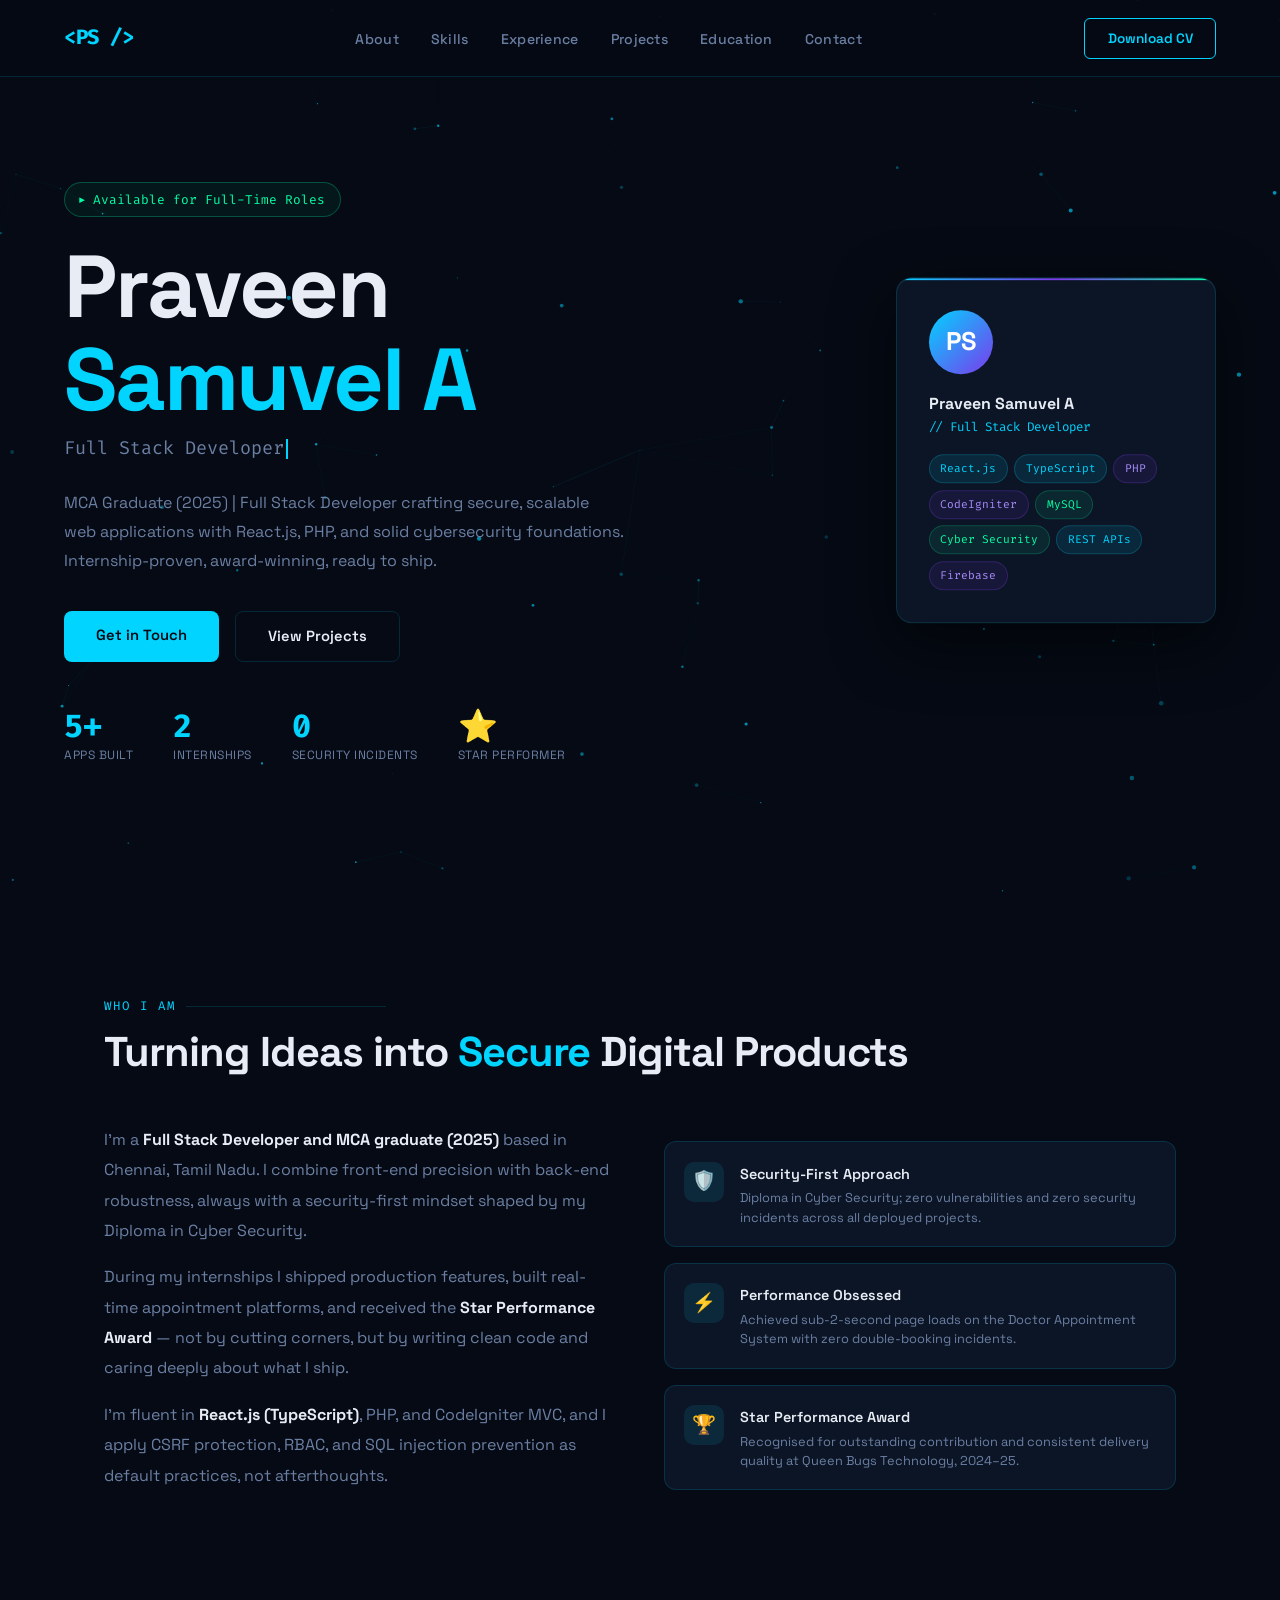
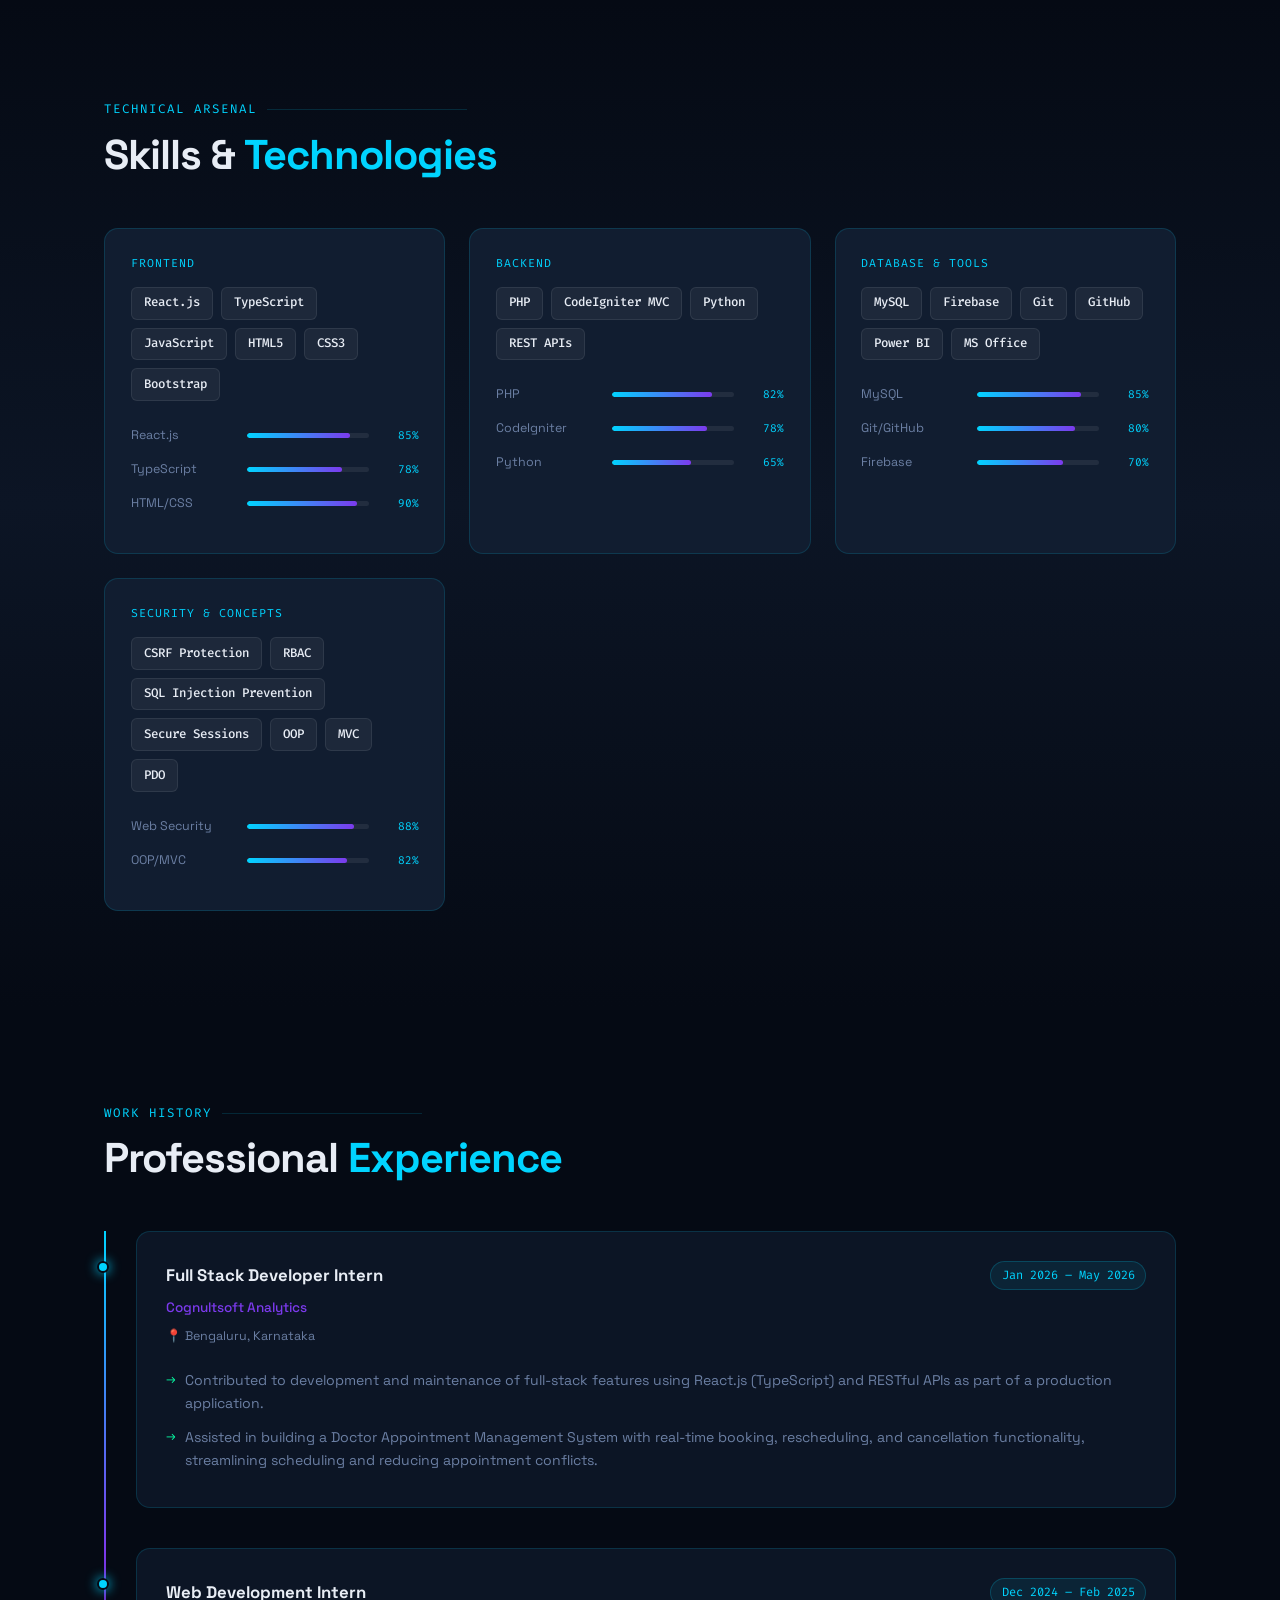
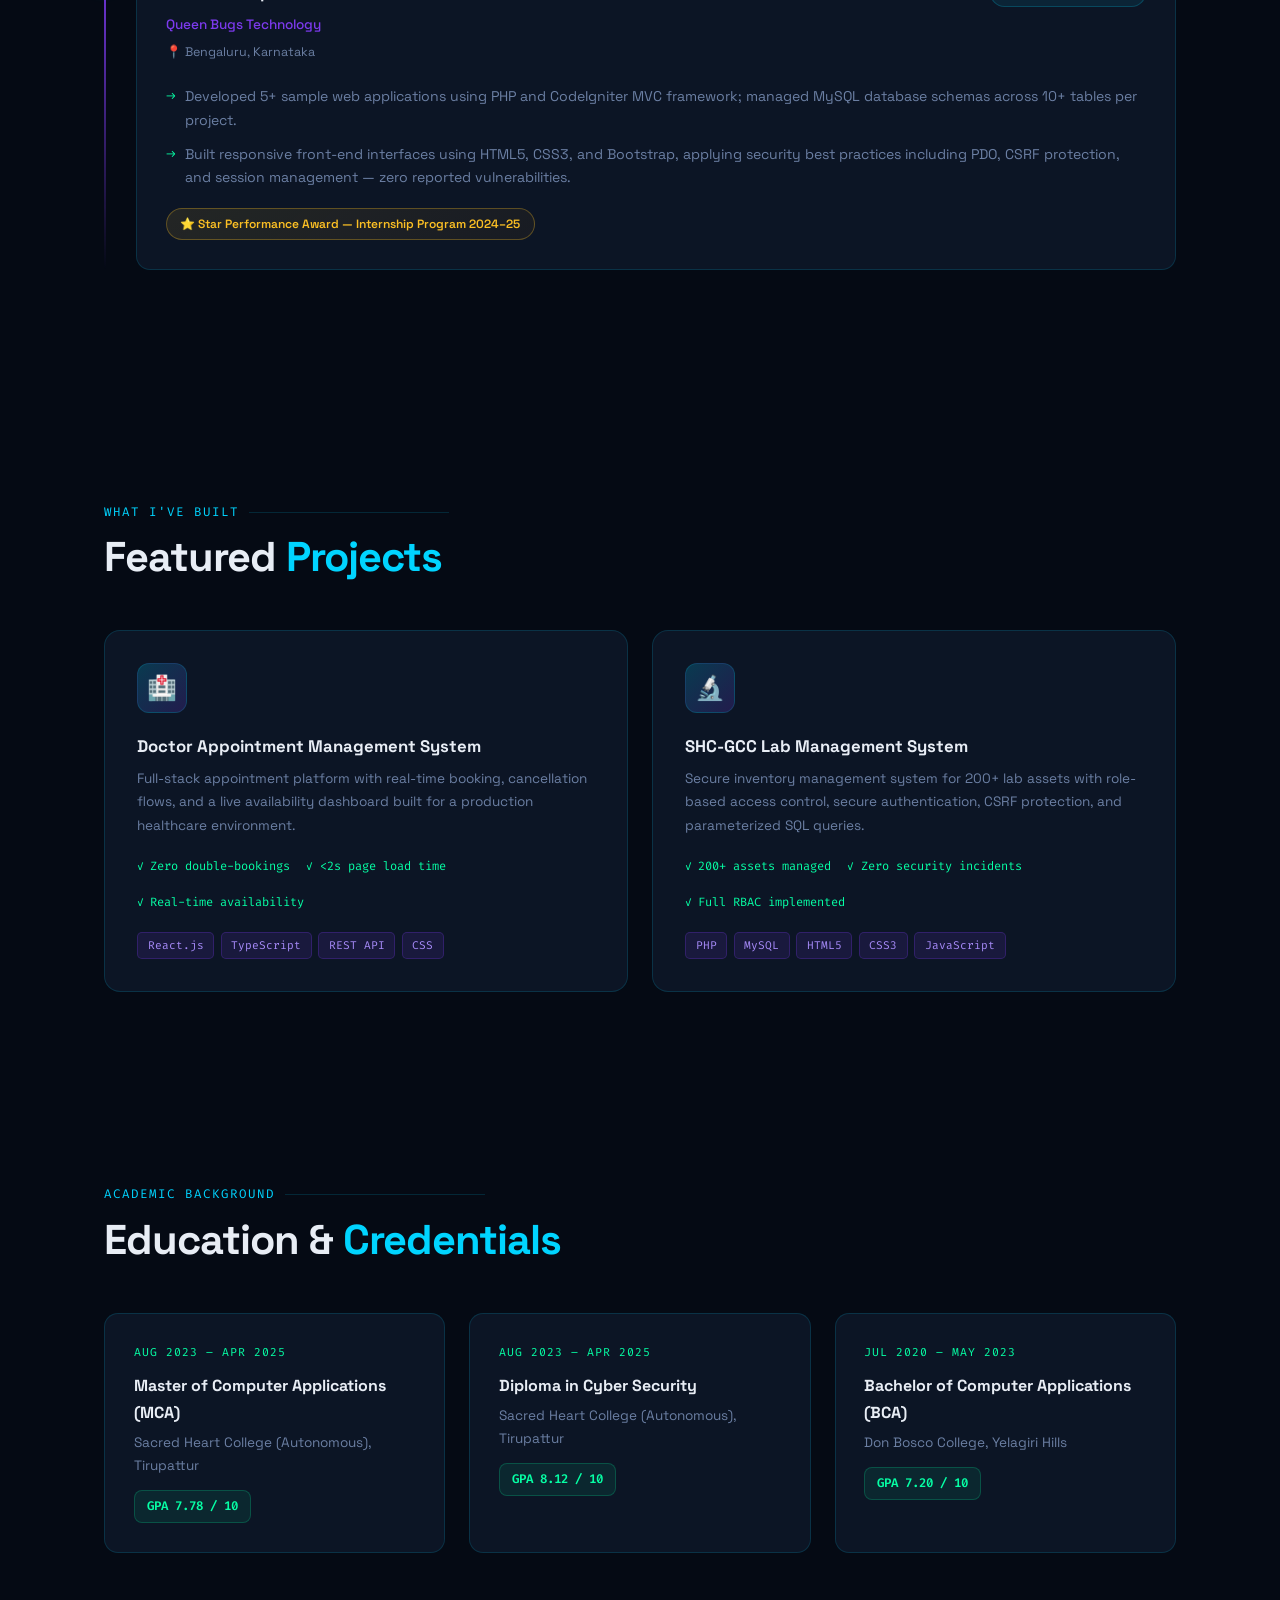
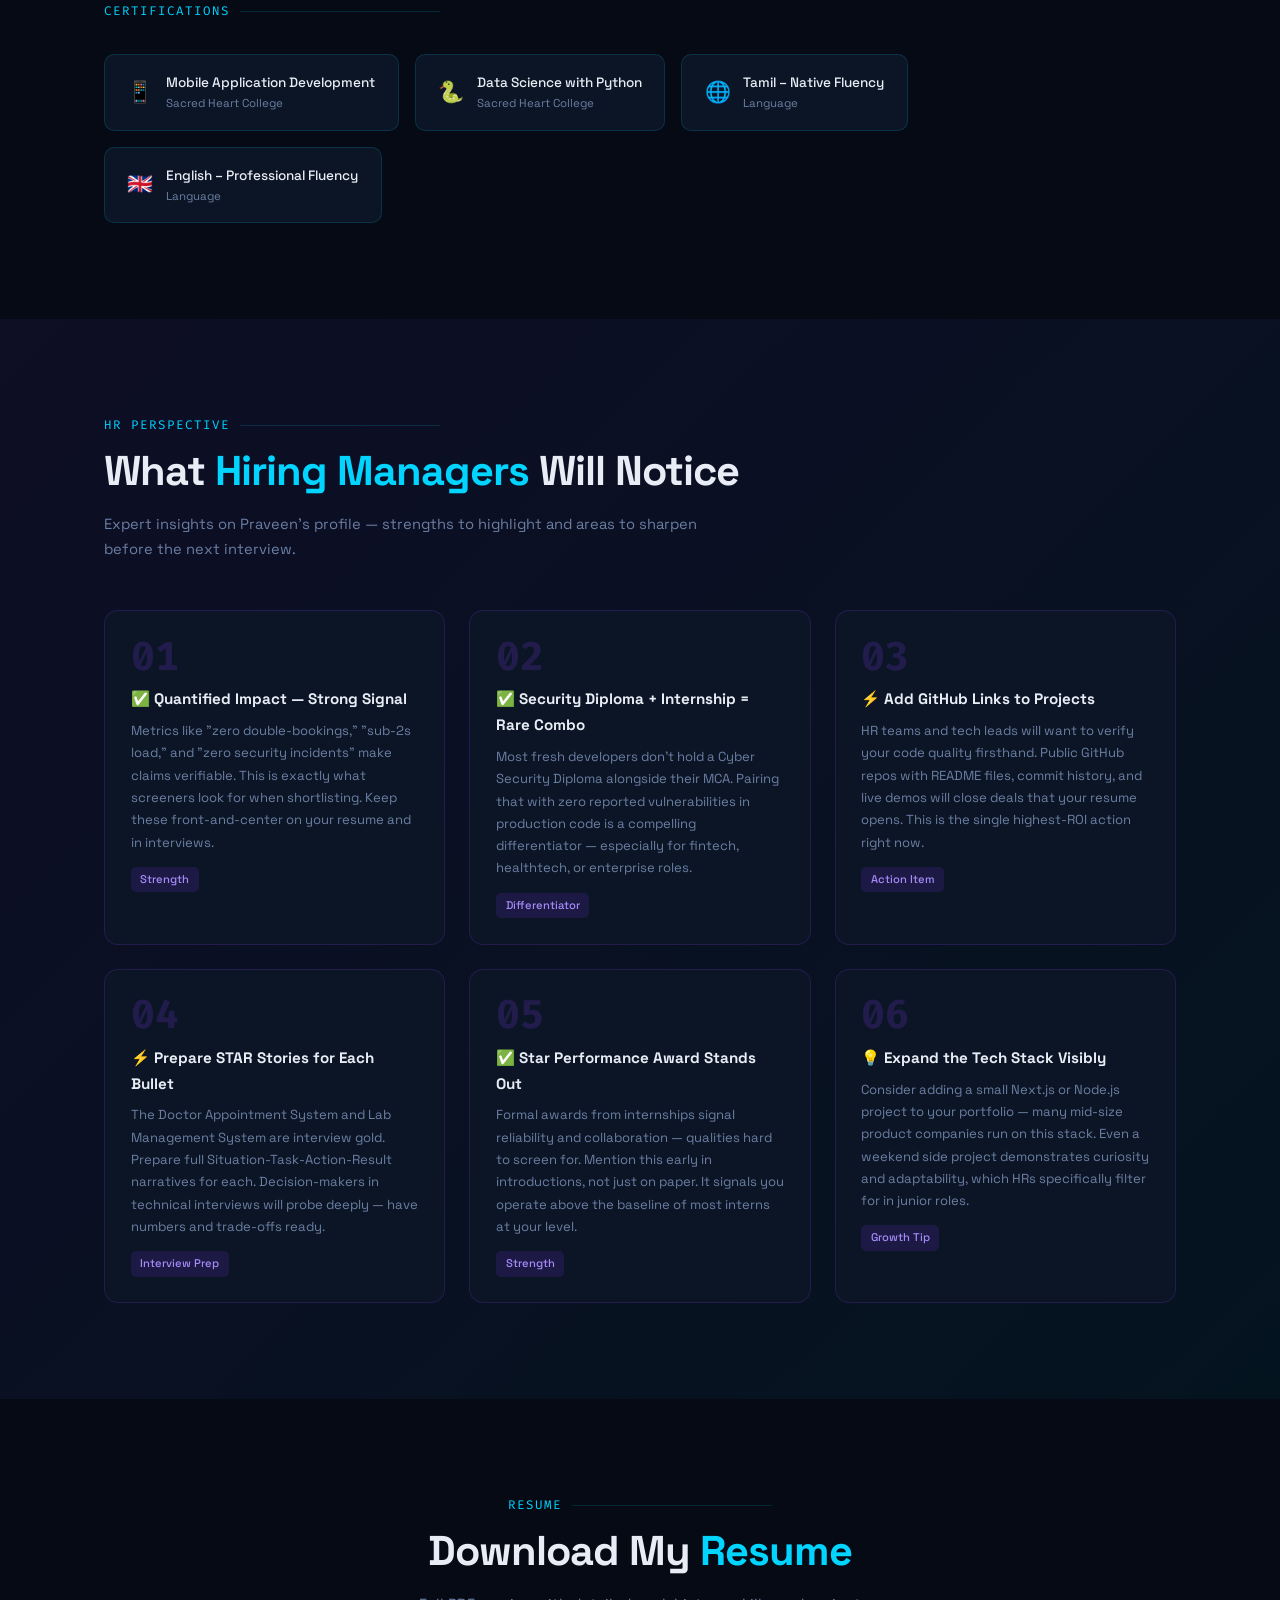
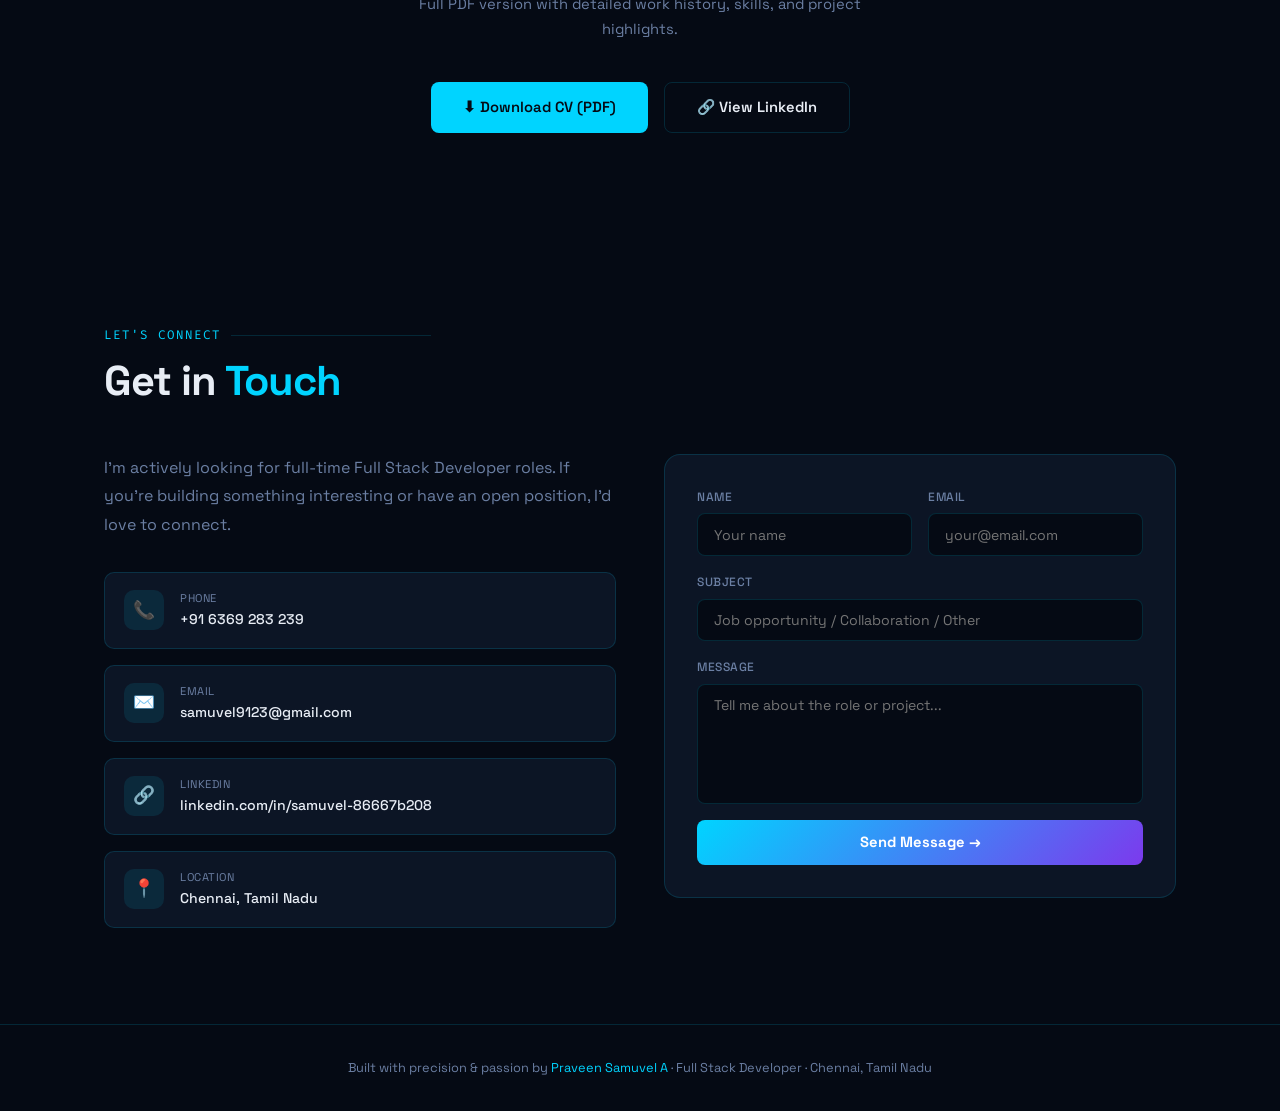
==== index.html @ 27336578 "File Name Renamed" ====
<!DOCTYPE html>
<html lang="en">
<head>
<meta charset="UTF-8" />
<meta name="viewport" content="width=device-width, initial-scale=1.0" />
<title>Praveen Samuvel A — Full Stack Developer | Cloud</title>
<link href="https://fonts.googleapis.com/css2?family=Space+Grotesk:wght@300;400;500;600;700&family=Fira+Code:wght@300;400;500&display=swap" rel="stylesheet" />
<style>
  :root {
    --bg: #050a14;
    --surface: #0c1525;
    --surface2: #111d30;
    --accent: #00d4ff;
    --accent2: #7c3aed;
    --accent3: #06ffa5;
    --text: #e8edf5;
    --muted: #6b7fa3;
    --border: rgba(0,212,255,0.15);
    --glow: 0 0 30px rgba(0,212,255,0.3);
    --glow2: 0 0 30px rgba(124,58,237,0.4);
  }
  *, *::before, *::after { box-sizing: border-box; margin: 0; padding: 0; }
  html { scroll-behavior: smooth; }
  body {
    background: var(--bg);
    color: var(--text);
    font-family: 'Space Grotesk', sans-serif;
    overflow-x: hidden;
    line-height: 1.7;
  }

  /* ─── CANVAS BG ─── */
  #bg-canvas {
    position: fixed; inset: 0; z-index: 0;
    pointer-events: none;
  }

  /* ─── NAV ─── */
  nav {
    position: fixed; top: 0; left: 0; right: 0; z-index: 100;
    display: flex; align-items: center; justify-content: space-between;
    padding: 1.1rem 5%;
    background: rgba(5,10,20,0.75);
    backdrop-filter: blur(18px);
    border-bottom: 1px solid var(--border);
  }
  .nav-logo {
    font-size: 1.3rem; font-weight: 700; letter-spacing: -0.5px;
    color: var(--accent);
    font-family: 'Fira Code', monospace;
  }
  .nav-links { display: flex; gap: 2rem; list-style: none; }
  .nav-links a {
    color: var(--muted); text-decoration: none; font-size: 0.88rem;
    font-weight: 500; letter-spacing: 0.3px; transition: color 0.25s;
    position: relative;
  }
  .nav-links a::after {
    content: ''; position: absolute; bottom: -3px; left: 0; width: 0; height: 1.5px;
    background: var(--accent); transition: width 0.3s;
  }
  .nav-links a:hover { color: var(--accent); }
  .nav-links a:hover::after { width: 100%; }
  .nav-cta {
    padding: 0.5rem 1.4rem; border-radius: 6px; font-size: 0.85rem;
    font-weight: 600; background: transparent;
    border: 1.5px solid var(--accent); color: var(--accent);
    cursor: pointer; transition: all 0.25s; text-decoration: none;
  }
  .nav-cta:hover { background: var(--accent); color: var(--bg); box-shadow: var(--glow); }

  /* ─── SECTIONS ─── */
  section { position: relative; z-index: 1; }

  /* ─── HERO ─── */
  #hero {
    min-height: 100vh; display: flex; align-items: center;
    padding: 8rem 5% 5rem;
    overflow: hidden;
  }
  .hero-inner { max-width: 760px; }
  .hero-tag {
    display: inline-flex; align-items: center; gap: 0.5rem;
    font-family: 'Fira Code', monospace; font-size: 0.8rem;
    color: var(--accent3); margin-bottom: 1.5rem;
    padding: 0.35rem 0.9rem; border: 1px solid rgba(6,255,165,0.25);
    border-radius: 99px; background: rgba(6,255,165,0.06);
  }
  .hero-tag::before { content: '▶'; font-size: 0.65rem; }
  h1.hero-name {
    font-size: clamp(3rem, 7vw, 5.5rem); font-weight: 700;
    line-height: 1.05; letter-spacing: -2px; margin-bottom: 0.4rem;
  }
  h1.hero-name span { color: var(--accent); }
  .hero-role {
    font-family: 'Fira Code', monospace; font-size: 1.15rem;
    color: var(--muted); margin-bottom: 1.6rem;
  }
  .hero-role .cursor {
    display: inline-block; width: 2px; height: 1.1em;
    background: var(--accent); margin-left: 2px;
    animation: blink 1s step-end infinite; vertical-align: middle;
  }
  @keyframes blink { 50% { opacity: 0; } }
  .hero-desc {
    font-size: 1rem; color: var(--muted); max-width: 560px;
    margin-bottom: 2.2rem; line-height: 1.8;
  }
  .hero-btns { display: flex; gap: 1rem; flex-wrap: wrap; }
  .btn-primary {
    padding: 0.75rem 2rem; border-radius: 8px; font-size: 0.92rem;
    font-weight: 600; background: var(--accent); color: var(--bg);
    border: none; cursor: pointer; transition: all 0.3s;
    text-decoration: none; display: inline-block;
  }
  .btn-primary:hover { transform: translateY(-2px); box-shadow: 0 8px 30px rgba(0,212,255,0.4); }
  .btn-secondary {
    padding: 0.75rem 2rem; border-radius: 8px; font-size: 0.92rem;
    font-weight: 600; background: transparent;
    border: 1.5px solid var(--border); color: var(--text);
    cursor: pointer; transition: all 0.3s; text-decoration: none;
    display: inline-block;
  }
  .btn-secondary:hover { border-color: var(--accent); color: var(--accent); transform: translateY(-2px); }
  .hero-stats {
    display: flex; gap: 2.5rem; margin-top: 3rem; flex-wrap: wrap;
  }
  .stat { display: flex; flex-direction: column; }
  .stat-val {
    font-size: 2rem; font-weight: 700; color: var(--accent);
    font-family: 'Fira Code', monospace; line-height: 1;
  }
  .stat-label { font-size: 0.75rem; color: var(--muted); margin-top: 0.2rem; letter-spacing: 0.5px; text-transform: uppercase; }

  /* 3D floating card in hero */
  .hero-card {
    position: absolute; right: 5%; top: 50%; transform: translateY(-50%);
    width: 320px; perspective: 1000px; display: none;
  }
  @media(min-width: 1024px) { .hero-card { display: block; } }
  .hero-card-inner {
    background: var(--surface);
    border: 1px solid var(--border);
    border-radius: 16px; padding: 2rem;
    transform-style: preserve-3d;
    animation: float3d 6s ease-in-out infinite;
    box-shadow: 0 20px 60px rgba(0,0,0,0.6), inset 0 1px 0 rgba(255,255,255,0.05);
    position: relative; overflow: hidden;
  }
  .hero-card-inner::before {
    content: ''; position: absolute; top: 0; left: 0; right: 0; height: 2px;
    background: linear-gradient(90deg, var(--accent), var(--accent2), var(--accent3));
  }
  @keyframes float3d {
    0%,100% { transform: rotateX(8deg) rotateY(-8deg) translateY(0); }
    25% { transform: rotateX(-4deg) rotateY(6deg) translateY(-12px); }
    50% { transform: rotateX(6deg) rotateY(10deg) translateY(-6px); }
    75% { transform: rotateX(-6deg) rotateY(-4deg) translateY(-16px); }
  }
  .card-avatar {
    width: 64px; height: 64px; border-radius: 50%;
    background: linear-gradient(135deg, var(--accent), var(--accent2));
    display: flex; align-items: center; justify-content: center;
    font-size: 1.6rem; font-weight: 700; color: white; margin-bottom: 1rem;
  }
  .card-name { font-weight: 700; font-size: 1rem; }
  .card-title { font-size: 0.78rem; color: var(--accent); margin-bottom: 1rem; font-family: 'Fira Code', monospace; }
  .card-chips { display: flex; flex-wrap: wrap; gap: 0.4rem; }
  .chip {
    padding: 0.25rem 0.65rem; border-radius: 99px; font-size: 0.7rem;
    background: rgba(0,212,255,0.1); border: 1px solid rgba(0,212,255,0.2);
    color: var(--accent); font-family: 'Fira Code', monospace;
  }
  .chip.p { background: rgba(124,58,237,0.1); border-color: rgba(124,58,237,0.25); color: #a78bfa; }
  .chip.g { background: rgba(6,255,165,0.08); border-color: rgba(6,255,165,0.2); color: var(--accent3); }

  /* ─── SECTION WRAPPER ─── */
  .section-wrap { padding: 6rem 5%; max-width: 1200px; margin: 0 auto; }
  .section-label {
    font-family: 'Fira Code', monospace; font-size: 0.78rem;
    color: var(--accent); letter-spacing: 2px; text-transform: uppercase;
    margin-bottom: 0.6rem; display: flex; align-items: center; gap: 0.6rem;
  }
  .section-label::after { content: ''; flex: 1; height: 1px; background: var(--border); max-width: 200px; }
  h2.section-title {
    font-size: clamp(1.8rem, 3.5vw, 2.6rem); font-weight: 700;
    letter-spacing: -1px; margin-bottom: 1rem; line-height: 1.2;
  }
  h2.section-title em { color: var(--accent); font-style: normal; }

  /* ─── ABOUT ─── */
  .about-grid { display: grid; grid-template-columns: 1fr 1fr; gap: 3rem; align-items: center; margin-top: 3rem; }
  @media(max-width: 768px) { .about-grid { grid-template-columns: 1fr; } }
  .about-text p { color: var(--muted); line-height: 1.9; margin-bottom: 1rem; }
  .about-text strong { color: var(--text); }
  .about-highlights { display: flex; flex-direction: column; gap: 1rem; }
  .highlight-item {
    display: flex; align-items: flex-start; gap: 1rem;
    padding: 1.2rem; border-radius: 12px; background: var(--surface);
    border: 1px solid var(--border); transition: all 0.3s;
  }
  .highlight-item:hover { border-color: var(--accent); transform: translateX(4px); box-shadow: var(--glow); }
  .hi-icon {
    width: 40px; height: 40px; border-radius: 10px; flex-shrink: 0;
    background: rgba(0,212,255,0.1); display: flex; align-items: center; justify-content: center;
    font-size: 1.2rem;
  }
  .hi-text h4 { font-size: 0.9rem; font-weight: 600; margin-bottom: 0.15rem; }
  .hi-text p { font-size: 0.8rem; color: var(--muted); line-height: 1.5; }

  /* ─── SKILLS ─── */
  #skills { background: linear-gradient(180deg, var(--bg) 0%, var(--surface) 50%, var(--bg) 100%); }
  .skills-grid { display: grid; grid-template-columns: repeat(auto-fit, minmax(280px, 1fr)); gap: 1.5rem; margin-top: 3rem; }
  .skill-card {
    padding: 1.6rem; border-radius: 14px;
    background: var(--surface2); border: 1px solid var(--border);
    transition: all 0.35s; position: relative; overflow: hidden;
  }
  .skill-card::before {
    content: ''; position: absolute; top: 0; left: 0; right: 0; height: 2px;
    background: linear-gradient(90deg, var(--accent), var(--accent2));
    transform: scaleX(0); transition: transform 0.35s;
  }
  .skill-card:hover::before { transform: scaleX(1); }
  .skill-card:hover { border-color: var(--accent); transform: translateY(-4px); box-shadow: 0 12px 40px rgba(0,0,0,0.4); }
  .skill-cat { font-size: 0.72rem; font-family: 'Fira Code', monospace; color: var(--accent); text-transform: uppercase; letter-spacing: 1px; margin-bottom: 0.8rem; }
  .skill-items { display: flex; flex-wrap: wrap; gap: 0.5rem; }
  .skill-tag {
    padding: 0.3rem 0.75rem; border-radius: 6px; font-size: 0.78rem;
    font-family: 'Fira Code', monospace; font-weight: 500;
    background: rgba(255,255,255,0.05); border: 1px solid rgba(255,255,255,0.08);
    color: var(--text); transition: all 0.2s;
  }
  .skill-tag:hover { background: rgba(0,212,255,0.12); border-color: rgba(0,212,255,0.3); color: var(--accent); }
  .skill-bar-wrap { margin-top: 1.5rem; }
  .skill-bar-row { display: flex; align-items: center; gap: 1rem; margin-bottom: 0.8rem; }
  .skill-bar-name { font-size: 0.78rem; color: var(--muted); width: 100px; flex-shrink: 0; }
  .skill-bar-track { flex: 1; height: 5px; background: rgba(255,255,255,0.07); border-radius: 99px; overflow: hidden; }
  .skill-bar-fill {
    height: 100%; border-radius: 99px;
    background: linear-gradient(90deg, var(--accent), var(--accent2));
    width: 0; transition: width 1.2s cubic-bezier(0.22, 1, 0.36, 1);
  }
  .skill-bar-pct { font-size: 0.7rem; color: var(--accent); font-family: 'Fira Code', monospace; width: 34px; text-align: right; }

  /* ─── EXPERIENCE ─── */
  .exp-timeline { margin-top: 3rem; position: relative; padding-left: 2rem; }
  .exp-timeline::before {
    content: ''; position: absolute; left: 0; top: 0; bottom: 0; width: 1.5px;
    background: linear-gradient(180deg, var(--accent), var(--accent2), transparent);
  }
  .exp-item {
    position: relative; margin-bottom: 2.5rem;
    padding: 1.8rem; border-radius: 14px;
    background: var(--surface); border: 1px solid var(--border);
    transition: all 0.35s;
  }
  .exp-item::before {
    content: ''; position: absolute; left: -2.5rem; top: 1.8rem;
    width: 12px; height: 12px; border-radius: 50%;
    background: var(--accent); border: 2px solid var(--bg);
    box-shadow: 0 0 12px var(--accent);
  }
  .exp-item:hover { border-color: var(--accent); box-shadow: var(--glow); transform: translateX(4px); }
  .exp-header { display: flex; justify-content: space-between; align-items: flex-start; flex-wrap: wrap; gap: 0.5rem; margin-bottom: 0.4rem; }
  .exp-role { font-size: 1.05rem; font-weight: 700; }
  .exp-period {
    font-size: 0.75rem; font-family: 'Fira Code', monospace;
    color: var(--accent); padding: 0.2rem 0.65rem;
    background: rgba(0,212,255,0.08); border-radius: 99px;
    border: 1px solid rgba(0,212,255,0.2);
  }
  .exp-company { font-size: 0.85rem; color: var(--accent2); margin-bottom: 0.4rem; font-weight: 500; }
  .exp-location { font-size: 0.78rem; color: var(--muted); margin-bottom: 1rem; }
  .exp-bullets { list-style: none; }
  .exp-bullets li {
    font-size: 0.88rem; color: var(--muted); padding: 0.35rem 0;
    padding-left: 1.2rem; position: relative; line-height: 1.65;
  }
  .exp-bullets li::before { content: '→'; position: absolute; left: 0; color: var(--accent3); font-size: 0.75rem; top: 0.42rem; }
  .award-badge {
    display: inline-flex; align-items: center; gap: 0.4rem;
    margin-top: 0.8rem; padding: 0.3rem 0.85rem;
    background: linear-gradient(135deg, rgba(251,191,36,0.1), rgba(245,158,11,0.05));
    border: 1px solid rgba(251,191,36,0.3); border-radius: 99px;
    font-size: 0.75rem; color: #fbbf24; font-weight: 600;
  }

  /* ─── PROJECTS ─── */
  .projects-grid { display: grid; grid-template-columns: repeat(auto-fit, minmax(340px, 1fr)); gap: 1.5rem; margin-top: 3rem; }
  .project-card {
    padding: 2rem; border-radius: 16px;
    background: var(--surface); border: 1px solid var(--border);
    transition: all 0.4s; position: relative; overflow: hidden;
    cursor: pointer;
  }
  .project-card::after {
    content: ''; position: absolute; inset: 0;
    background: radial-gradient(circle at 70% 20%, rgba(0,212,255,0.07) 0%, transparent 60%);
    opacity: 0; transition: opacity 0.4s;
  }
  .project-card:hover::after { opacity: 1; }
  .project-card:hover { border-color: var(--accent); transform: translateY(-6px); box-shadow: 0 20px 60px rgba(0,0,0,0.5); }
  .proj-icon {
    width: 50px; height: 50px; border-radius: 12px;
    background: linear-gradient(135deg, rgba(0,212,255,0.2), rgba(124,58,237,0.2));
    display: flex; align-items: center; justify-content: center;
    font-size: 1.5rem; margin-bottom: 1.2rem;
    border: 1px solid var(--border);
  }
  .proj-title { font-size: 1.05rem; font-weight: 700; margin-bottom: 0.4rem; }
  .proj-desc { font-size: 0.85rem; color: var(--muted); line-height: 1.7; margin-bottom: 1.2rem; }
  .proj-metrics { display: flex; gap: 1rem; flex-wrap: wrap; margin-bottom: 1.2rem; }
  .metric {
    display: flex; align-items: center; gap: 0.4rem;
    font-size: 0.75rem; color: var(--accent3); font-family: 'Fira Code', monospace;
  }
  .metric::before { content: '✓'; font-size: 0.7rem; }
  .proj-stack { display: flex; flex-wrap: wrap; gap: 0.4rem; }
  .stack-tag {
    padding: 0.2rem 0.6rem; border-radius: 5px; font-size: 0.7rem;
    font-family: 'Fira Code', monospace; background: rgba(124,58,237,0.12);
    border: 1px solid rgba(124,58,237,0.25); color: #a78bfa;
  }

  /* ─── EDUCATION ─── */
  .edu-grid { display: grid; grid-template-columns: repeat(auto-fit, minmax(300px, 1fr)); gap: 1.5rem; margin-top: 3rem; }
  .edu-card {
    padding: 1.8rem; border-radius: 14px;
    background: var(--surface); border: 1px solid var(--border);
    transition: all 0.35s; position: relative; overflow: hidden;
  }
  .edu-card:hover { border-color: var(--accent2); transform: translateY(-4px); box-shadow: var(--glow2); }
  .edu-year {
    font-family: 'Fira Code', monospace; font-size: 0.72rem;
    color: var(--accent3); margin-bottom: 0.6rem;
    text-transform: uppercase; letter-spacing: 1px;
  }
  .edu-degree { font-size: 1rem; font-weight: 700; margin-bottom: 0.3rem; }
  .edu-school { font-size: 0.85rem; color: var(--muted); margin-bottom: 0.8rem; }
  .gpa-badge {
    display: inline-flex; align-items: center; gap: 0.4rem;
    padding: 0.3rem 0.75rem; border-radius: 8px; font-size: 0.78rem;
    background: rgba(6,255,165,0.08); border: 1px solid rgba(6,255,165,0.2);
    color: var(--accent3); font-family: 'Fira Code', monospace; font-weight: 600;
  }

  /* ─── CERTIFICATIONS ─── */
  .cert-list { display: flex; flex-wrap: wrap; gap: 1rem; margin-top: 2rem; }
  .cert-item {
    padding: 1rem 1.4rem; border-radius: 10px;
    background: var(--surface); border: 1px solid var(--border);
    transition: all 0.3s; display: flex; align-items: center; gap: 0.8rem;
  }
  .cert-item:hover { border-color: var(--accent); box-shadow: var(--glow); }
  .cert-icon { font-size: 1.3rem; }
  .cert-name { font-size: 0.85rem; font-weight: 500; }
  .cert-org { font-size: 0.72rem; color: var(--muted); }

  /* ─── HR TIPS ─── */
  #hr-tips { background: linear-gradient(135deg, rgba(124,58,237,0.08), rgba(0,212,255,0.05)); }
  .tips-grid { display: grid; grid-template-columns: repeat(auto-fit, minmax(280px, 1fr)); gap: 1.5rem; margin-top: 3rem; }
  .tip-card {
    padding: 1.6rem; border-radius: 14px;
    background: var(--surface); border: 1px solid rgba(124,58,237,0.2);
    transition: all 0.3s; position: relative;
  }
  .tip-card:hover { border-color: var(--accent2); transform: translateY(-4px); box-shadow: var(--glow2); }
  .tip-num {
    font-size: 2.5rem; font-weight: 700; font-family: 'Fira Code', monospace;
    color: rgba(124,58,237,0.2); line-height: 1; margin-bottom: 0.6rem;
  }
  .tip-title { font-size: 0.95rem; font-weight: 700; margin-bottom: 0.5rem; color: var(--text); }
  .tip-body { font-size: 0.82rem; color: var(--muted); line-height: 1.7; }
  .tip-tag {
    display: inline-block; margin-top: 0.8rem;
    padding: 0.2rem 0.6rem; border-radius: 5px; font-size: 0.7rem;
    background: rgba(124,58,237,0.15); color: #a78bfa; font-weight: 500;
  }

  /* ─── CONTACT ─── */
  .contact-grid { display: grid; grid-template-columns: 1fr 1fr; gap: 3rem; margin-top: 3rem; align-items: start; }
  @media(max-width: 768px) { .contact-grid { grid-template-columns: 1fr; } }
  .contact-info p { color: var(--muted); line-height: 1.8; margin-bottom: 2rem; }
  .contact-items { display: flex; flex-direction: column; gap: 1rem; }
  .contact-item {
    display: flex; align-items: center; gap: 1rem;
    padding: 1rem 1.2rem; border-radius: 10px;
    background: var(--surface); border: 1px solid var(--border);
    text-decoration: none; color: var(--text); transition: all 0.3s;
  }
  .contact-item:hover { border-color: var(--accent); box-shadow: var(--glow); color: var(--accent); }
  .ci-icon {
    width: 40px; height: 40px; border-radius: 10px; flex-shrink: 0;
    background: rgba(0,212,255,0.1); display: flex; align-items: center;
    justify-content: center; font-size: 1.1rem;
  }
  .ci-label { font-size: 0.7rem; color: var(--muted); text-transform: uppercase; letter-spacing: 0.5px; }
  .ci-val { font-size: 0.88rem; font-weight: 500; }
  .contact-form { background: var(--surface); border: 1px solid var(--border); border-radius: 16px; padding: 2rem; }
  .form-row { display: grid; grid-template-columns: 1fr 1fr; gap: 1rem; }
  .form-group { display: flex; flex-direction: column; gap: 0.4rem; margin-bottom: 1rem; }
  .form-group label { font-size: 0.75rem; color: var(--muted); font-weight: 500; letter-spacing: 0.5px; }
  .form-group input, .form-group textarea {
    background: var(--bg); border: 1px solid var(--border); color: var(--text);
    padding: 0.7rem 1rem; border-radius: 8px; font-family: 'Space Grotesk', sans-serif;
    font-size: 0.88rem; outline: none; transition: border-color 0.25s, box-shadow 0.25s;
    resize: none;
  }
  .form-group input:focus, .form-group textarea:focus {
    border-color: var(--accent); box-shadow: 0 0 0 3px rgba(0,212,255,0.1);
  }
  .form-group textarea { min-height: 120px; }
  .btn-submit {
    width: 100%; padding: 0.85rem; border-radius: 8px; font-size: 0.92rem;
    font-weight: 700; background: linear-gradient(135deg, var(--accent), var(--accent2));
    color: white; border: none; cursor: pointer; transition: all 0.3s;
    font-family: 'Space Grotesk', sans-serif;
  }
  .btn-submit:hover { transform: translateY(-2px); box-shadow: 0 8px 30px rgba(0,212,255,0.35); }

  /* ─── FOOTER ─── */
  footer {
    padding: 2rem 5%; text-align: center;
    border-top: 1px solid var(--border); position: relative; z-index: 1;
  }
  footer p { font-size: 0.8rem; color: var(--muted); }
  footer span { color: var(--accent); }

  /* ─── SCROLL REVEAL ─── */
  .reveal { opacity: 0; transform: translateY(30px); transition: opacity 0.7s, transform 0.7s; }
  .reveal.visible { opacity: 1; transform: translateY(0); }

  /* ─── MOBILE ─── */
  @media(max-width: 600px) {
    .nav-links { display: none; }
    .form-row { grid-template-columns: 1fr; }
    .hero-stats { gap: 1.5rem; }
  }

  /* ─── SCROLLBAR ─── */
  ::-webkit-scrollbar { width: 5px; }
  ::-webkit-scrollbar-track { background: var(--bg); }
  ::-webkit-scrollbar-thumb { background: var(--accent); border-radius: 99px; }
</style>
</head>
<body>

<canvas id="bg-canvas"></canvas>

<!-- NAV -->
<nav>
  <div class="nav-logo">&lt;PS /&gt;</div>
  <ul class="nav-links">
    <li><a href="#about">About</a></li>
    <li><a href="#skills">Skills</a></li>
    <li><a href="#experience">Experience</a></li>
    <li><a href="#projects">Projects</a></li>
    <li><a href="#education">Education</a></li>
    <li><a href="#contact">Contact</a></li>
  </ul>
  <a class="nav-cta" href="#resume">Download CV</a>
</nav>

<!-- HERO -->
<section id="hero">
  <div class="hero-inner reveal">
    <div class="hero-tag">Available for Full-Time Roles</div>
    <h1 class="hero-name">Praveen<br/><span>Samuvel A</span></h1>
    <div class="hero-role">
      <span id="typed-role"></span><span class="cursor"></span>
    </div>
    <p class="hero-desc">MCA Graduate (2025) | Full Stack Developer crafting secure, scalable web applications with React.js, PHP, and solid cybersecurity foundations. Internship-proven, award-winning, ready to ship.</p>
    <div class="hero-btns">
      <a class="btn-primary" href="#contact">Get in Touch</a>
      <a class="btn-secondary" href="#projects">View Projects</a>
    </div>
    <div class="hero-stats">
      <div class="stat"><span class="stat-val">5+</span><span class="stat-label">Apps Built</span></div>
      <div class="stat"><span class="stat-val">2</span><span class="stat-label">Internships</span></div>
      <div class="stat"><span class="stat-val">0</span><span class="stat-label">Security Incidents</span></div>
      <div class="stat"><span class="stat-val">⭐</span><span class="stat-label">Star Performer</span></div>
    </div>
  </div>
  <div class="hero-card">
    <div class="hero-card-inner">
      <div class="card-avatar">PS</div>
      <div class="card-name">Praveen Samuvel A</div>
      <div class="card-title">// Full Stack Developer</div>
      <div class="card-chips">
        <span class="chip">React.js</span>
        <span class="chip">TypeScript</span>
        <span class="chip p">PHP</span>
        <span class="chip p">CodeIgniter</span>
        <span class="chip g">MySQL</span>
        <span class="chip g">Cyber Security</span>
        <span class="chip">REST APIs</span>
        <span class="chip p">Firebase</span>
      </div>
    </div>
  </div>
</section>

<!-- ABOUT -->
<section id="about">
  <div class="section-wrap">
    <div class="section-label">Who I Am</div>
    <h2 class="section-title">Turning Ideas into <em>Secure</em> Digital Products</h2>
    <div class="about-grid reveal">
      <div class="about-text">
        <p>I'm a <strong>Full Stack Developer and MCA graduate (2025)</strong> based in Chennai, Tamil Nadu. I combine front-end precision with back-end robustness, always with a security-first mindset shaped by my Diploma in Cyber Security.</p>
        <p>During my internships I shipped production features, built real-time appointment platforms, and received the <strong>Star Performance Award</strong> — not by cutting corners, but by writing clean code and caring deeply about what I ship.</p>
        <p>I'm fluent in <strong>React.js (TypeScript)</strong>, PHP, and CodeIgniter MVC, and I apply CSRF protection, RBAC, and SQL injection prevention as default practices, not afterthoughts.</p>
      </div>
      <div class="about-highlights">
        <div class="highlight-item">
          <div class="hi-icon">🛡️</div>
          <div class="hi-text">
            <h4>Security-First Approach</h4>
            <p>Diploma in Cyber Security; zero vulnerabilities and zero security incidents across all deployed projects.</p>
          </div>
        </div>
        <div class="highlight-item">
          <div class="hi-icon">⚡</div>
          <div class="hi-text">
            <h4>Performance Obsessed</h4>
            <p>Achieved sub-2-second page loads on the Doctor Appointment System with zero double-booking incidents.</p>
          </div>
        </div>
        <div class="highlight-item">
          <div class="hi-icon">🏆</div>
          <div class="hi-text">
            <h4>Star Performance Award</h4>
            <p>Recognised for outstanding contribution and consistent delivery quality at Queen Bugs Technology, 2024–25.</p>
          </div>
        </div>
      </div>
    </div>
  </div>
</section>

<!-- SKILLS -->
<section id="skills">
  <div class="section-wrap">
    <div class="section-label">Technical Arsenal</div>
    <h2 class="section-title">Skills &amp; <em>Technologies</em></h2>
    <div class="skills-grid reveal">
      <div class="skill-card">
        <div class="skill-cat">Frontend</div>
        <div class="skill-items">
          <span class="skill-tag">React.js</span>
          <span class="skill-tag">TypeScript</span>
          <span class="skill-tag">JavaScript</span>
          <span class="skill-tag">HTML5</span>
          <span class="skill-tag">CSS3</span>
          <span class="skill-tag">Bootstrap</span>
        </div>
        <div class="skill-bar-wrap">
          <div class="skill-bar-row"><div class="skill-bar-name">React.js</div><div class="skill-bar-track"><div class="skill-bar-fill" data-w="85"></div></div><div class="skill-bar-pct">85%</div></div>
          <div class="skill-bar-row"><div class="skill-bar-name">TypeScript</div><div class="skill-bar-track"><div class="skill-bar-fill" data-w="78"></div></div><div class="skill-bar-pct">78%</div></div>
          <div class="skill-bar-row"><div class="skill-bar-name">HTML/CSS</div><div class="skill-bar-track"><div class="skill-bar-fill" data-w="90"></div></div><div class="skill-bar-pct">90%</div></div>
        </div>
      </div>
      <div class="skill-card">
        <div class="skill-cat">Backend</div>
        <div class="skill-items">
          <span class="skill-tag">PHP</span>
          <span class="skill-tag">CodeIgniter MVC</span>
          <span class="skill-tag">Python</span>
          <span class="skill-tag">REST APIs</span>
        </div>
        <div class="skill-bar-wrap">
          <div class="skill-bar-row"><div class="skill-bar-name">PHP</div><div class="skill-bar-track"><div class="skill-bar-fill" data-w="82"></div></div><div class="skill-bar-pct">82%</div></div>
          <div class="skill-bar-row"><div class="skill-bar-name">CodeIgniter</div><div class="skill-bar-track"><div class="skill-bar-fill" data-w="78"></div></div><div class="skill-bar-pct">78%</div></div>
          <div class="skill-bar-row"><div class="skill-bar-name">Python</div><div class="skill-bar-track"><div class="skill-bar-fill" data-w="65"></div></div><div class="skill-bar-pct">65%</div></div>
        </div>
      </div>
      <div class="skill-card">
        <div class="skill-cat">Database & Tools</div>
        <div class="skill-items">
          <span class="skill-tag">MySQL</span>
          <span class="skill-tag">Firebase</span>
          <span class="skill-tag">Git</span>
          <span class="skill-tag">GitHub</span>
          <span class="skill-tag">Power BI</span>
          <span class="skill-tag">MS Office</span>
        </div>
        <div class="skill-bar-wrap">
          <div class="skill-bar-row"><div class="skill-bar-name">MySQL</div><div class="skill-bar-track"><div class="skill-bar-fill" data-w="85"></div></div><div class="skill-bar-pct">85%</div></div>
          <div class="skill-bar-row"><div class="skill-bar-name">Git/GitHub</div><div class="skill-bar-track"><div class="skill-bar-fill" data-w="80"></div></div><div class="skill-bar-pct">80%</div></div>
          <div class="skill-bar-row"><div class="skill-bar-name">Firebase</div><div class="skill-bar-track"><div class="skill-bar-fill" data-w="70"></div></div><div class="skill-bar-pct">70%</div></div>
        </div>
      </div>
      <div class="skill-card">
        <div class="skill-cat">Security & Concepts</div>
        <div class="skill-items">
          <span class="skill-tag">CSRF Protection</span>
          <span class="skill-tag">RBAC</span>
          <span class="skill-tag">SQL Injection Prevention</span>
          <span class="skill-tag">Secure Sessions</span>
          <span class="skill-tag">OOP</span>
          <span class="skill-tag">MVC</span>
          <span class="skill-tag">PDO</span>
        </div>
        <div class="skill-bar-wrap">
          <div class="skill-bar-row"><div class="skill-bar-name">Web Security</div><div class="skill-bar-track"><div class="skill-bar-fill" data-w="88"></div></div><div class="skill-bar-pct">88%</div></div>
          <div class="skill-bar-row"><div class="skill-bar-name">OOP/MVC</div><div class="skill-bar-track"><div class="skill-bar-fill" data-w="82"></div></div><div class="skill-bar-pct">82%</div></div>
        </div>
      </div>
    </div>
  </div>
</section>

<!-- EXPERIENCE -->
<section id="experience">
  <div class="section-wrap">
    <div class="section-label">Work History</div>
    <h2 class="section-title">Professional <em>Experience</em></h2>
    <div class="exp-timeline reveal">
      <div class="exp-item">
        <div class="exp-header">
          <div class="exp-role">Full Stack Developer Intern</div>
          <div class="exp-period">Jan 2026 – May 2026</div>
        </div>
        <div class="exp-company">Cognultsoft Analytics</div>
        <div class="exp-location">📍 Bengaluru, Karnataka</div>
        <ul class="exp-bullets">
          <li>Contributed to development and maintenance of full-stack features using React.js (TypeScript) and RESTful APIs as part of a production application.</li>
          <li>Assisted in building a Doctor Appointment Management System with real-time booking, rescheduling, and cancellation functionality, streamlining scheduling and reducing appointment conflicts.</li>
        </ul>
      </div>
      <div class="exp-item">
        <div class="exp-header">
          <div class="exp-role">Web Development Intern</div>
          <div class="exp-period">Dec 2024 – Feb 2025</div>
        </div>
        <div class="exp-company">Queen Bugs Technology</div>
        <div class="exp-location">📍 Bengaluru, Karnataka</div>
        <ul class="exp-bullets">
          <li>Developed 5+ sample web applications using PHP and CodeIgniter MVC framework; managed MySQL database schemas across 10+ tables per project.</li>
          <li>Built responsive front-end interfaces using HTML5, CSS3, and Bootstrap, applying security best practices including PDO, CSRF protection, and session management — zero reported vulnerabilities.</li>
        </ul>
        <div class="award-badge">⭐ Star Performance Award — Internship Program 2024–25</div>
      </div>
    </div>
  </div>
</section>

<!-- PROJECTS -->
<section id="projects">
  <div class="section-wrap">
    <div class="section-label">What I've Built</div>
    <h2 class="section-title">Featured <em>Projects</em></h2>
    <div class="projects-grid reveal">
      <div class="project-card">
        <div class="proj-icon">🏥</div>
        <div class="proj-title">Doctor Appointment Management System</div>
        <div class="proj-desc">Full-stack appointment platform with real-time booking, cancellation flows, and a live availability dashboard built for a production healthcare environment.</div>
        <div class="proj-metrics">
          <div class="metric">Zero double-bookings</div>
          <div class="metric">&lt;2s page load time</div>
          <div class="metric">Real-time availability</div>
        </div>
        <div class="proj-stack">
          <span class="stack-tag">React.js</span>
          <span class="stack-tag">TypeScript</span>
          <span class="stack-tag">REST API</span>
          <span class="stack-tag">CSS</span>
        </div>
      </div>
      <div class="project-card">
        <div class="proj-icon">🔬</div>
        <div class="proj-title">SHC-GCC Lab Management System</div>
        <div class="proj-desc">Secure inventory management system for 200+ lab assets with role-based access control, secure authentication, CSRF protection, and parameterized SQL queries.</div>
        <div class="proj-metrics">
          <div class="metric">200+ assets managed</div>
          <div class="metric">Zero security incidents</div>
          <div class="metric">Full RBAC implemented</div>
        </div>
        <div class="proj-stack">
          <span class="stack-tag">PHP</span>
          <span class="stack-tag">MySQL</span>
          <span class="stack-tag">HTML5</span>
          <span class="stack-tag">CSS3</span>
          <span class="stack-tag">JavaScript</span>
        </div>
      </div>
    </div>
  </div>
</section>

<!-- EDUCATION -->
<section id="education">
  <div class="section-wrap">
    <div class="section-label">Academic Background</div>
    <h2 class="section-title">Education &amp; <em>Credentials</em></h2>
    <div class="edu-grid reveal">
      <div class="edu-card">
        <div class="edu-year">Aug 2023 – Apr 2025</div>
        <div class="edu-degree">Master of Computer Applications (MCA)</div>
        <div class="edu-school">Sacred Heart College (Autonomous), Tirupattur</div>
        <div class="gpa-badge">GPA 7.78 / 10</div>
      </div>
      <div class="edu-card">
        <div class="edu-year">Aug 2023 – Apr 2025</div>
        <div class="edu-degree">Diploma in Cyber Security</div>
        <div class="edu-school">Sacred Heart College (Autonomous), Tirupattur</div>
        <div class="gpa-badge">GPA 8.12 / 10</div>
      </div>
      <div class="edu-card">
        <div class="edu-year">Jul 2020 – May 2023</div>
        <div class="edu-degree">Bachelor of Computer Applications (BCA)</div>
        <div class="edu-school">Don Bosco College, Yelagiri Hills</div>
        <div class="gpa-badge">GPA 7.20 / 10</div>
      </div>
    </div>

    <div style="margin-top: 3rem;">
      <div class="section-label">Certifications</div>
      <div class="cert-list reveal">
        <div class="cert-item">
          <div class="cert-icon">📱</div>
          <div><div class="cert-name">Mobile Application Development</div><div class="cert-org">Sacred Heart College</div></div>
        </div>
        <div class="cert-item">
          <div class="cert-icon">🐍</div>
          <div><div class="cert-name">Data Science with Python</div><div class="cert-org">Sacred Heart College</div></div>
        </div>
        <div class="cert-item">
          <div class="cert-icon">🌐</div>
          <div><div class="cert-name">Tamil – Native Fluency</div><div class="cert-org">Language</div></div>
        </div>
        <div class="cert-item">
          <div class="cert-icon">🇬🇧</div>
          <div><div class="cert-name">English – Professional Fluency</div><div class="cert-org">Language</div></div>
        </div>
      </div>
    </div>
  </div>
</section>

<!-- HR EXPERT TIPS -->
<section id="hr-tips">
  <div class="section-wrap">
    <div class="section-label">HR Perspective</div>
    <h2 class="section-title">What <em>Hiring Managers</em> Will Notice</h2>
    <p style="color:var(--muted); max-width:600px; margin-top:0.5rem; font-size:0.92rem;">Expert insights on Praveen's profile — strengths to highlight and areas to sharpen before the next interview.</p>
    <div class="tips-grid reveal">
      <div class="tip-card">
        <div class="tip-num">01</div>
        <div class="tip-title">✅ Quantified Impact — Strong Signal</div>
        <div class="tip-body">Metrics like "zero double-bookings," "sub-2s load," and "zero security incidents" make claims verifiable. This is exactly what screeners look for when shortlisting. Keep these front-and-center on your resume and in interviews.</div>
        <span class="tip-tag">Strength</span>
      </div>
      <div class="tip-card">
        <div class="tip-num">02</div>
        <div class="tip-title">✅ Security Diploma + Internship = Rare Combo</div>
        <div class="tip-body">Most fresh developers don't hold a Cyber Security Diploma alongside their MCA. Pairing that with zero reported vulnerabilities in production code is a compelling differentiator — especially for fintech, healthtech, or enterprise roles.</div>
        <span class="tip-tag">Differentiator</span>
      </div>
      <div class="tip-card">
        <div class="tip-num">03</div>
        <div class="tip-title">⚡ Add GitHub Links to Projects</div>
        <div class="tip-body">HR teams and tech leads will want to verify your code quality firsthand. Public GitHub repos with README files, commit history, and live demos will close deals that your resume opens. This is the single highest-ROI action right now.</div>
        <span class="tip-tag">Action Item</span>
      </div>
      <div class="tip-card">
        <div class="tip-num">04</div>
        <div class="tip-title">⚡ Prepare STAR Stories for Each Bullet</div>
        <div class="tip-body">The Doctor Appointment System and Lab Management System are interview gold. Prepare full Situation-Task-Action-Result narratives for each. Decision-makers in technical interviews will probe deeply — have numbers and trade-offs ready.</div>
        <span class="tip-tag">Interview Prep</span>
      </div>
      <div class="tip-card">
        <div class="tip-num">05</div>
        <div class="tip-title">✅ Star Performance Award Stands Out</div>
        <div class="tip-body">Formal awards from internships signal reliability and collaboration — qualities hard to screen for. Mention this early in introductions, not just on paper. It signals you operate above the baseline of most interns at your level.</div>
        <span class="tip-tag">Strength</span>
      </div>
      <div class="tip-card">
        <div class="tip-num">06</div>
        <div class="tip-title">💡 Expand the Tech Stack Visibly</div>
        <div class="tip-body">Consider adding a small Next.js or Node.js project to your portfolio — many mid-size product companies run on this stack. Even a weekend side project demonstrates curiosity and adaptability, which HRs specifically filter for in junior roles.</div>
        <span class="tip-tag">Growth Tip</span>
      </div>
    </div>
  </div>
</section>

<!-- RESUME DOWNLOAD -->
<section id="resume">
  <div class="section-wrap" style="text-align:center;">
    <div class="section-label" style="justify-content:center;">Resume</div>
    <h2 class="section-title" style="text-align:center;">Download My <em>Resume</em></h2>
    <p style="color:var(--muted); max-width:480px; margin:0.8rem auto 2.5rem; font-size:0.92rem;">Full PDF version with detailed work history, skills, and project highlights.</p>
    <div style="display:flex; gap:1rem; justify-content:center; flex-wrap:wrap;" class="reveal">
      <a class="btn-primary" href="Praveen_Samuvel_CV.pdf" download style="display:inline-flex;align-items:center;gap:0.6rem;">
        ⬇ Download CV (PDF)
      </a>
      <a class="btn-secondary" href="https://linkedin.com/in/samuvel-86667b208" target="_blank" rel="noopener" style="display:inline-flex;align-items:center;gap:0.6rem;">
        🔗 View LinkedIn
      </a>
    </div>
  </div>
</section>

<!-- CONTACT -->
<section id="contact">
  <div class="section-wrap">
    <div class="section-label">Let's Connect</div>
    <h2 class="section-title">Get in <em>Touch</em></h2>
    <div class="contact-grid reveal">
      <div class="contact-info">
        <p>I'm actively looking for full-time Full Stack Developer roles. If you're building something interesting or have an open position, I'd love to connect.</p>
        <div class="contact-items">
          <a class="contact-item" href="tel:+916369283239">
            <div class="ci-icon">📞</div>
            <div><div class="ci-label">Phone</div><div class="ci-val">+91 6369 283 239</div></div>
          </a>
          <a class="contact-item" href="mailto:samuvel9123@gmail.com">
            <div class="ci-icon">✉️</div>
            <div><div class="ci-label">Email</div><div class="ci-val">samuvel9123@gmail.com</div></div>
          </a>
          <a class="contact-item" href="https://linkedin.com/in/samuvel-86667b208" target="_blank" rel="noopener">
            <div class="ci-icon">🔗</div>
            <div><div class="ci-label">LinkedIn</div><div class="ci-val">linkedin.com/in/samuvel-86667b208</div></div>
          </a>
          <div class="contact-item" style="cursor:default;">
            <div class="ci-icon">📍</div>
            <div><div class="ci-label">Location</div><div class="ci-val">Chennai, Tamil Nadu</div></div>
          </div>
        </div>
      </div>
      <div class="contact-form">
        <div class="form-row">
          <div class="form-group"><label>NAME</label><input type="text" placeholder="Your name" /></div>
          <div class="form-group"><label>EMAIL</label><input type="email" placeholder="your@email.com" /></div>
        </div>
        <div class="form-group"><label>SUBJECT</label><input type="text" placeholder="Job opportunity / Collaboration / Other" /></div>
        <div class="form-group"><label>MESSAGE</label><textarea placeholder="Tell me about the role or project..."></textarea></div>
        <button class="btn-submit" onclick="handleFormSubmit(this)">Send Message →</button>
      </div>
    </div>
  </div>
</section>

<!-- FOOTER -->
<footer>
  <p>Built with precision &amp; passion by <span>Praveen Samuvel A</span> · Full Stack Developer · Chennai, Tamil Nadu</p>
</footer>

<script>
/* ─── PARTICLE BG ─── */
const canvas = document.getElementById('bg-canvas');
const ctx = canvas.getContext('2d');
let W, H, particles = [], lines = [];
function resize() { W = canvas.width = innerWidth; H = canvas.height = innerHeight; }
resize(); window.addEventListener('resize', resize);

class Particle {
  constructor() { this.reset(); }
  reset() {
    this.x = Math.random() * W;
    this.y = Math.random() * H;
    this.vx = (Math.random() - 0.5) * 0.4;
    this.vy = (Math.random() - 0.5) * 0.4;
    this.r = Math.random() * 1.8 + 0.5;
    this.a = Math.random() * 0.5 + 0.2;
  }
  update() {
    this.x += this.vx; this.y += this.vy;
    if (this.x < 0 || this.x > W || this.y < 0 || this.y > H) this.reset();
  }
}
for (let i = 0; i < 90; i++) particles.push(new Particle());

let mouse = { x: W/2, y: H/2 };
window.addEventListener('mousemove', e => { mouse.x = e.clientX; mouse.y = e.clientY; });

function animate() {
  requestAnimationFrame(animate);
  ctx.clearRect(0, 0, W, H);
  particles.forEach(p => { p.update(); });
  for (let i = 0; i < particles.length; i++) {
    for (let j = i+1; j < particles.length; j++) {
      const dx = particles[i].x - particles[j].x;
      const dy = particles[i].y - particles[j].y;
      const dist = Math.sqrt(dx*dx + dy*dy);
      if (dist < 110) {
        ctx.beginPath();
        ctx.strokeStyle = `rgba(0,212,255,${0.12*(1-dist/110)})`;
        ctx.lineWidth = 0.6;
        ctx.moveTo(particles[i].x, particles[i].y);
        ctx.lineTo(particles[j].x, particles[j].y);
        ctx.stroke();
      }
    }
    const dx = particles[i].x - mouse.x;
    const dy = particles[i].y - mouse.y;
    const d = Math.sqrt(dx*dx + dy*dy);
    if (d < 160) {
      ctx.beginPath();
      ctx.strokeStyle = `rgba(0,212,255,${0.25*(1-d/160)})`;
      ctx.lineWidth = 0.8;
      ctx.moveTo(particles[i].x, particles[i].y);
      ctx.lineTo(mouse.x, mouse.y);
      ctx.stroke();
    }
    ctx.beginPath();
    ctx.arc(particles[i].x, particles[i].y, particles[i].r, 0, Math.PI*2);
    ctx.fillStyle = `rgba(0,212,255,${particles[i].a})`;
    ctx.fill();
  }
}
animate();

/* ─── TYPING EFFECT ─── */
const roles = ['Full Stack Developer', 'React.js Engineer', 'PHP & CodeIgniter Dev', 'Cyber Security Graduate', 'MCA 2025'];
let ri = 0, ci = 0, deleting = false;
const el = document.getElementById('typed-role');
function type() {
  const word = roles[ri];
  if (!deleting) {
    el.textContent = word.slice(0, ++ci);
    if (ci === word.length) { deleting = true; setTimeout(type, 1500); return; }
  } else {
    el.textContent = word.slice(0, --ci);
    if (ci === 0) { deleting = false; ri = (ri+1) % roles.length; }
  }
  setTimeout(type, deleting ? 60 : 100);
}
type();

/* ─── SCROLL REVEAL ─── */
const revealEls = document.querySelectorAll('.reveal');
const io = new IntersectionObserver(entries => {
  entries.forEach(e => { if (e.isIntersecting) { e.target.classList.add('visible'); } });
}, { threshold: 0.12 });
revealEls.forEach(el => io.observe(el));

/* ─── SKILL BAR ANIMATION ─── */
const barIO = new IntersectionObserver(entries => {
  entries.forEach(entry => {
    if (entry.isIntersecting) {
      entry.target.querySelectorAll('.skill-bar-fill').forEach(bar => {
        bar.style.width = bar.dataset.w + '%';
      });
    }
  });
}, { threshold: 0.3 });
document.querySelectorAll('.skill-card').forEach(c => barIO.observe(c));

/* ─── FORM SUBMIT ─── */
function handleFormSubmit(btn) {
  btn.textContent = '✓ Message Sent!';
  btn.style.background = 'linear-gradient(135deg, #06ffa5, #00d4ff)';
  btn.style.color = '#050a14';
  setTimeout(() => {
    btn.textContent = 'Send Message →';
    btn.style.background = '';
    btn.style.color = '';
  }, 3000);
}

/* ─── 3D TILT on project cards ─── */
document.querySelectorAll('.project-card, .skill-card').forEach(card => {
  card.addEventListener('mousemove', e => {
    const rect = card.getBoundingClientRect();
    const x = (e.clientX - rect.left) / rect.width - 0.5;
    const y = (e.clientY - rect.top) / rect.height - 0.5;
    card.style.transform = `perspective(600px) rotateX(${-y*8}deg) rotateY(${x*8}deg) translateY(-4px)`;
  });
  card.addEventListener('mouseleave', () => {
    card.style.transform = '';
  });
});
</script>
</body>
</html>
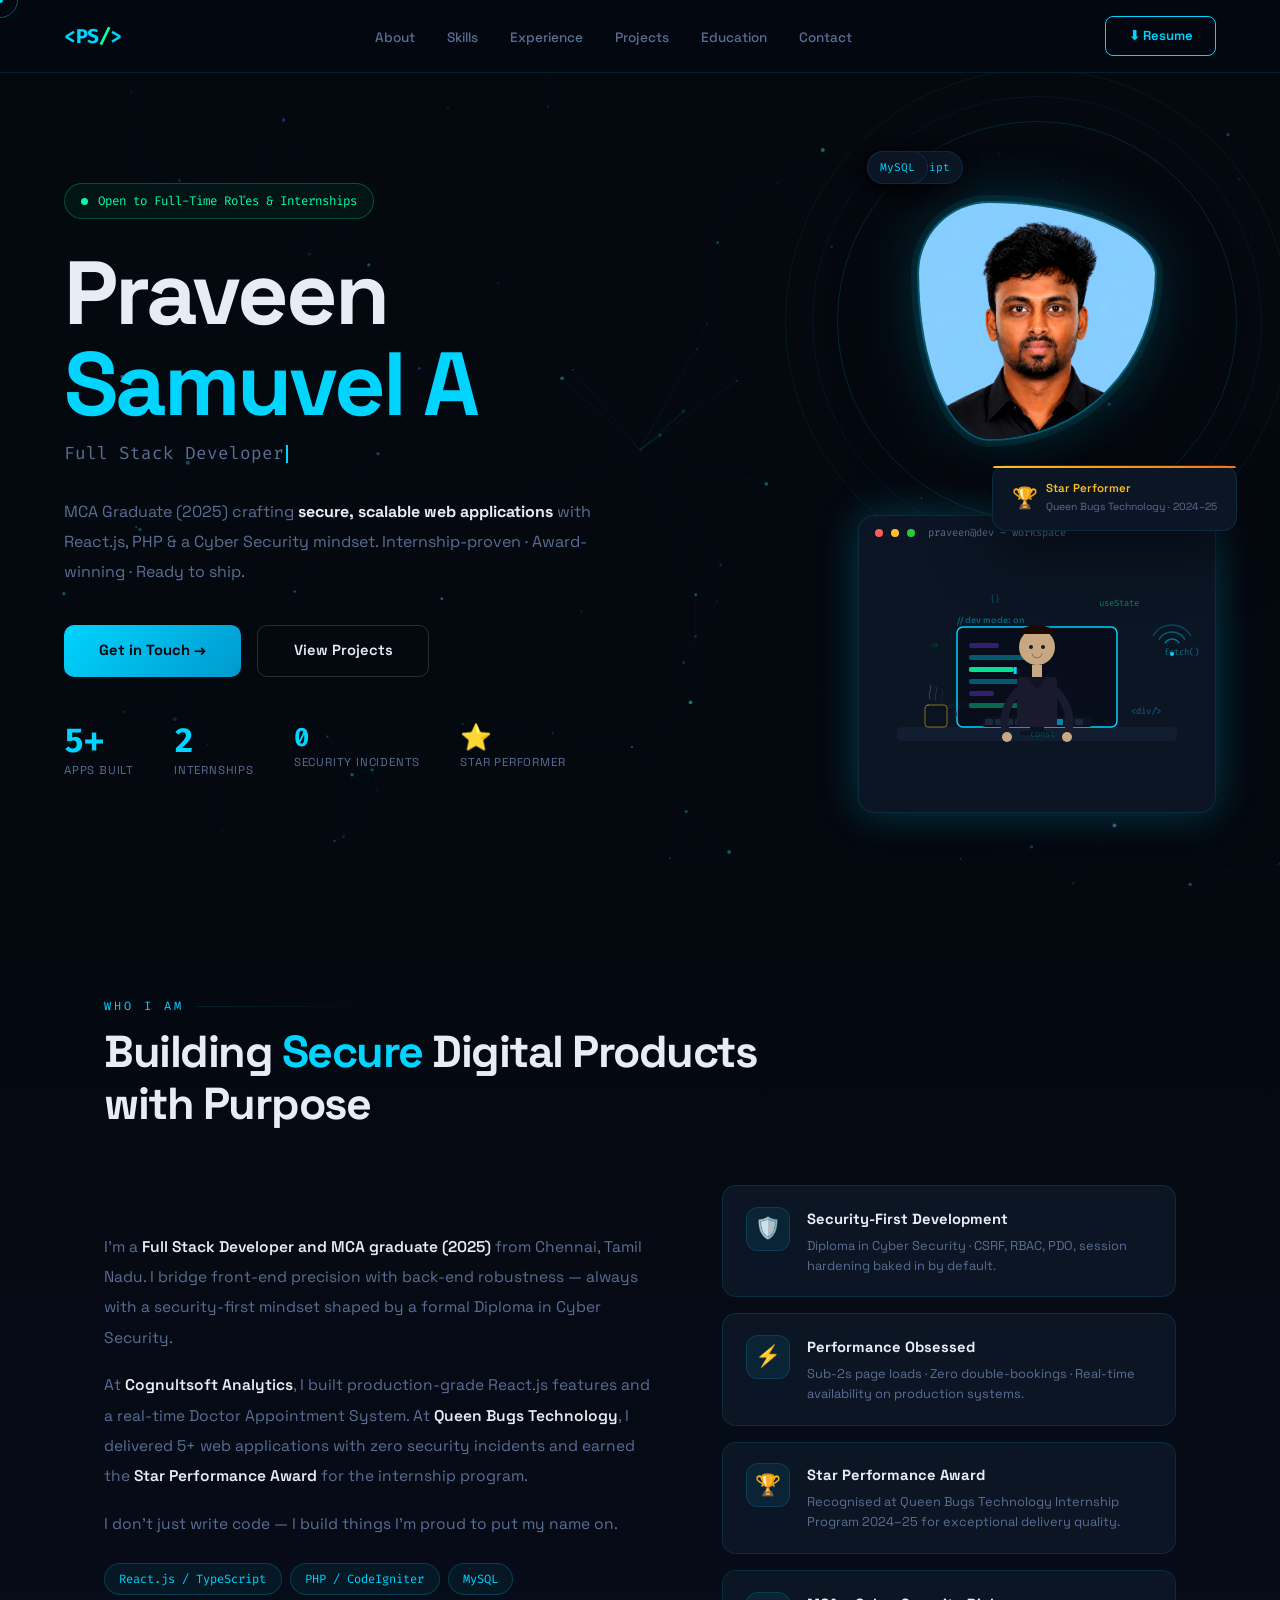
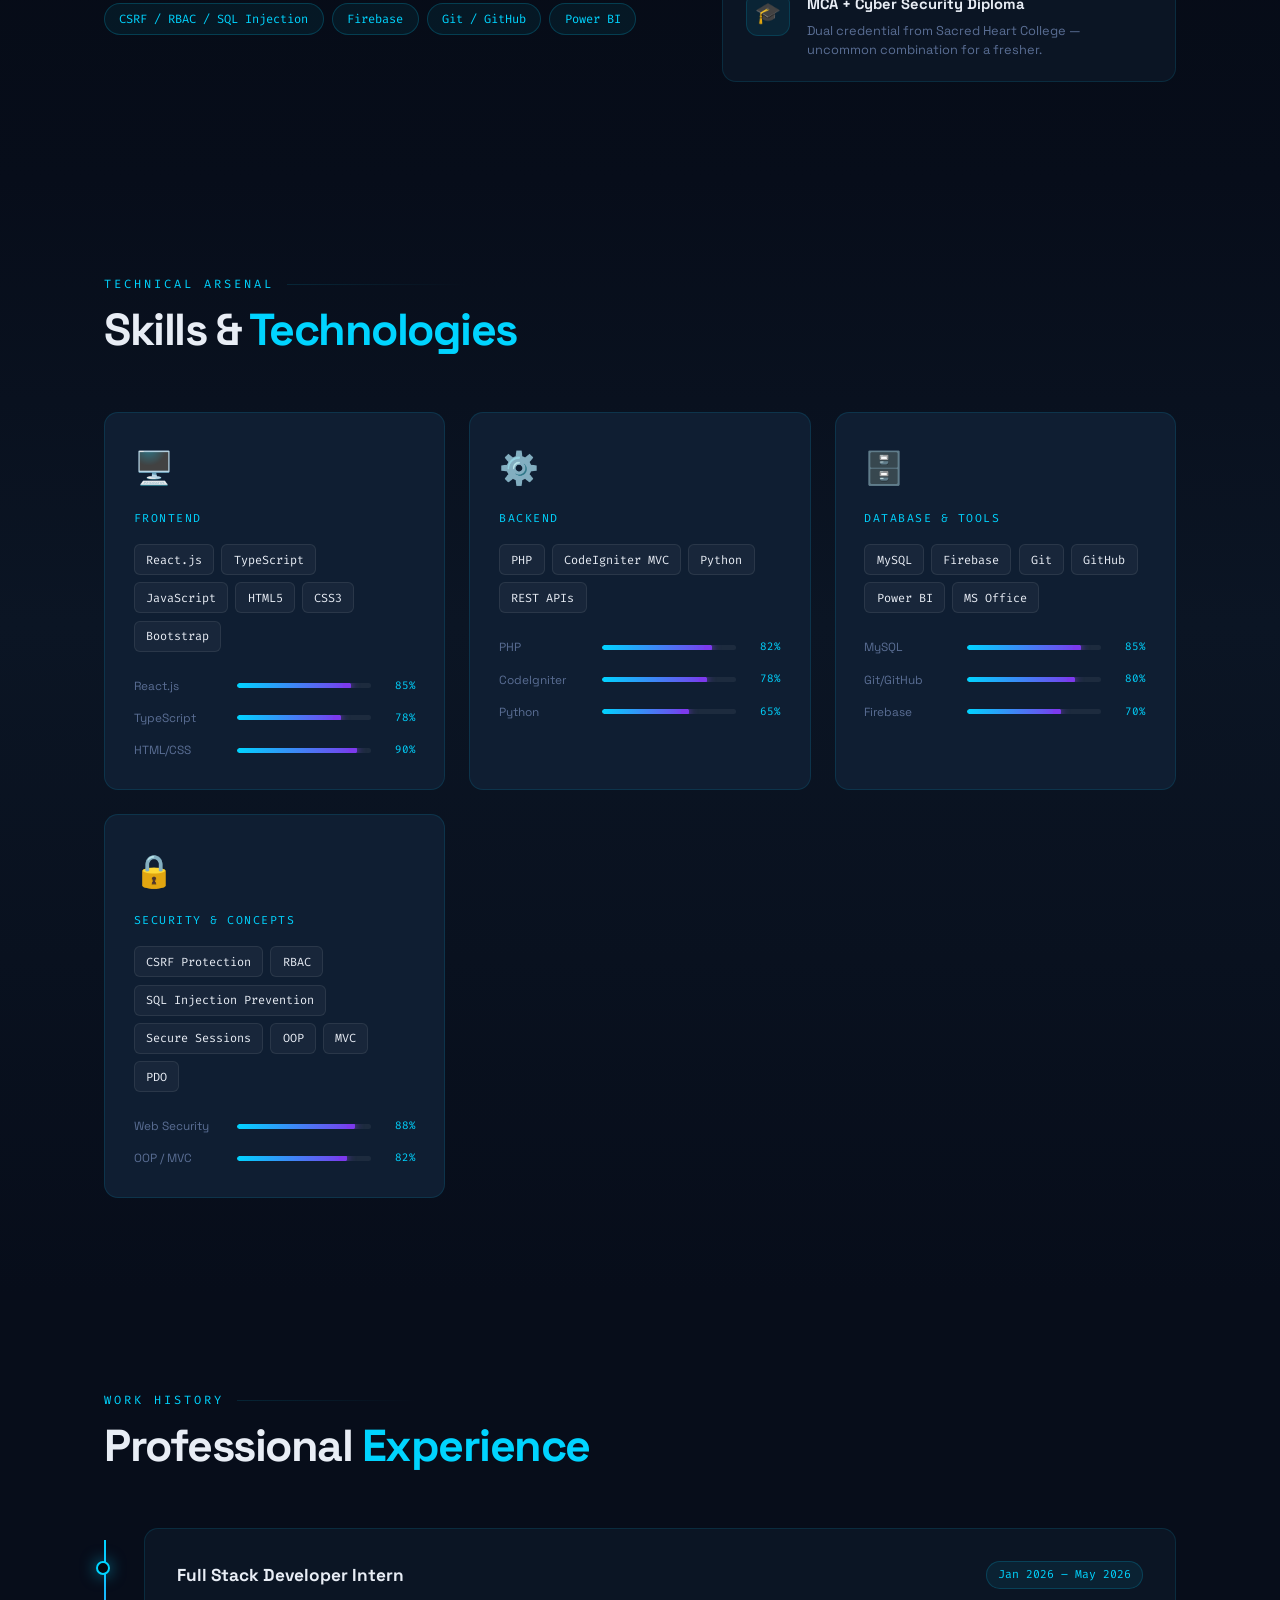
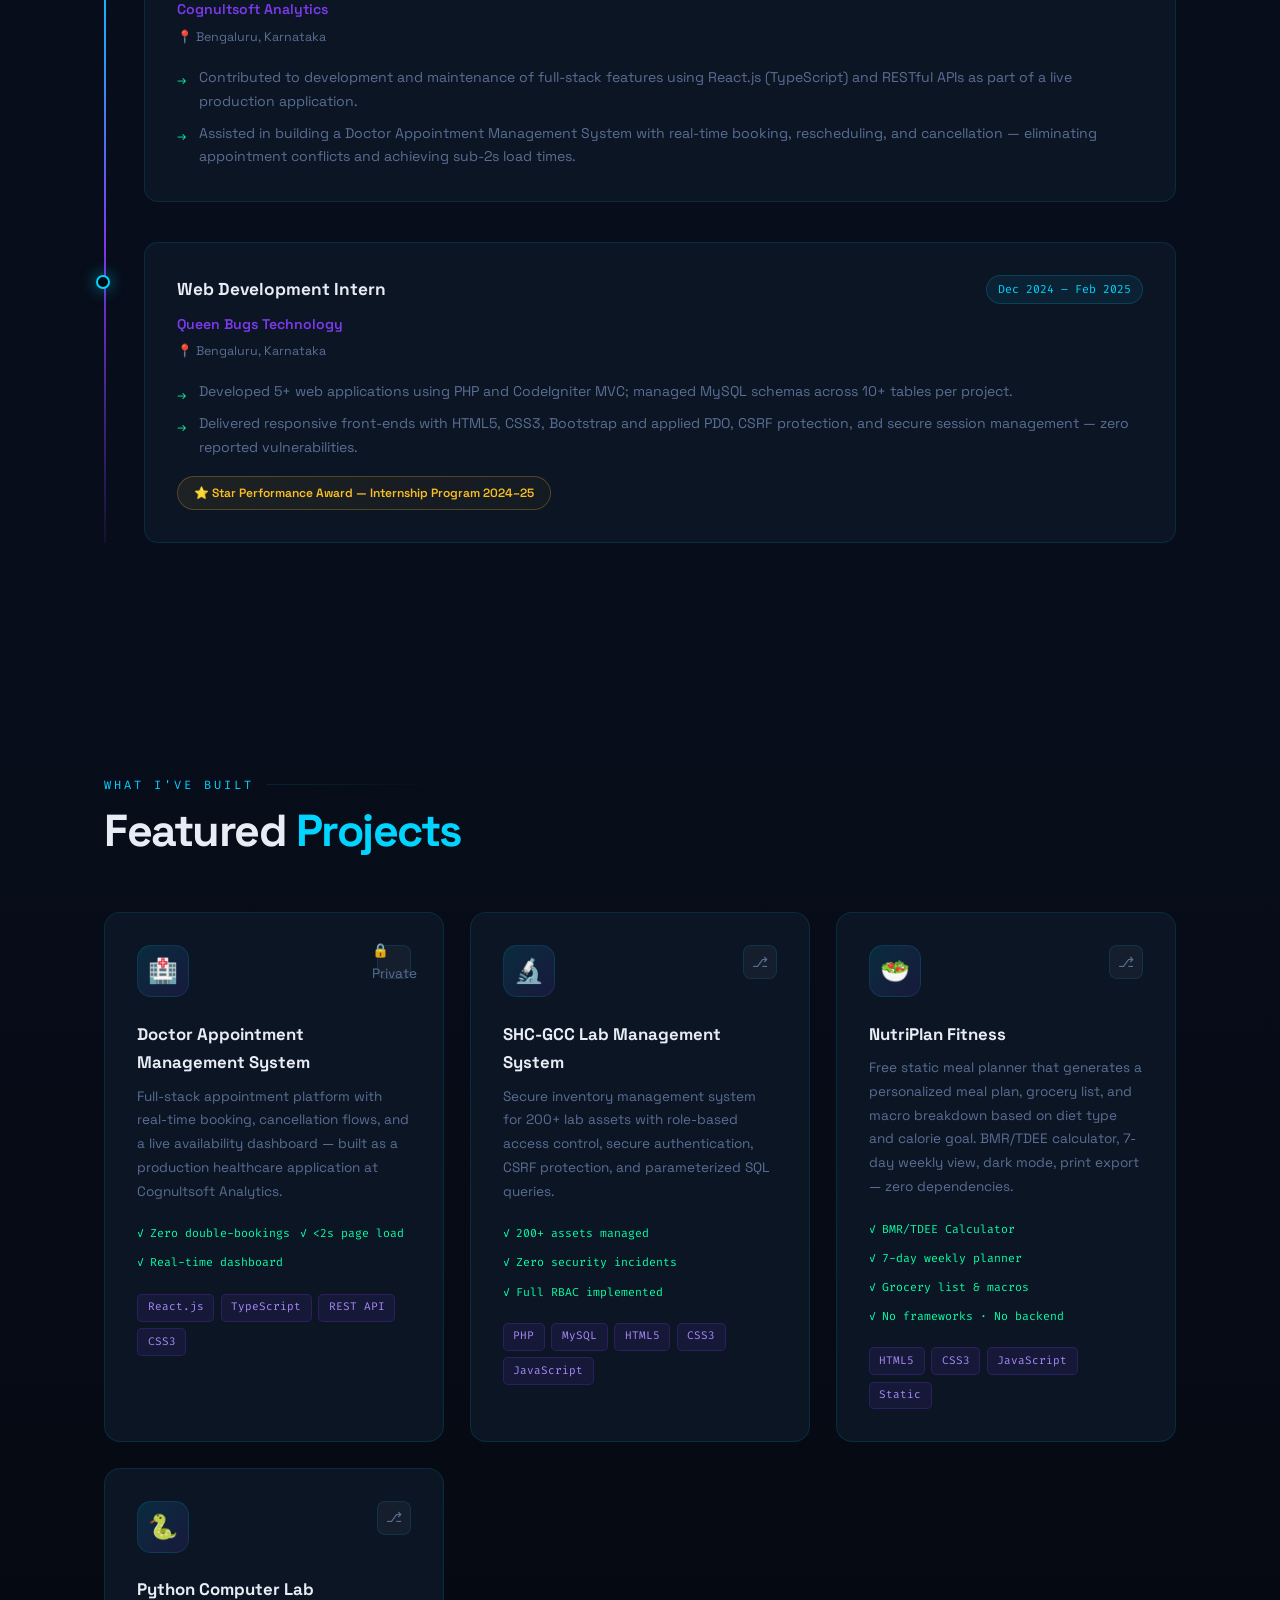
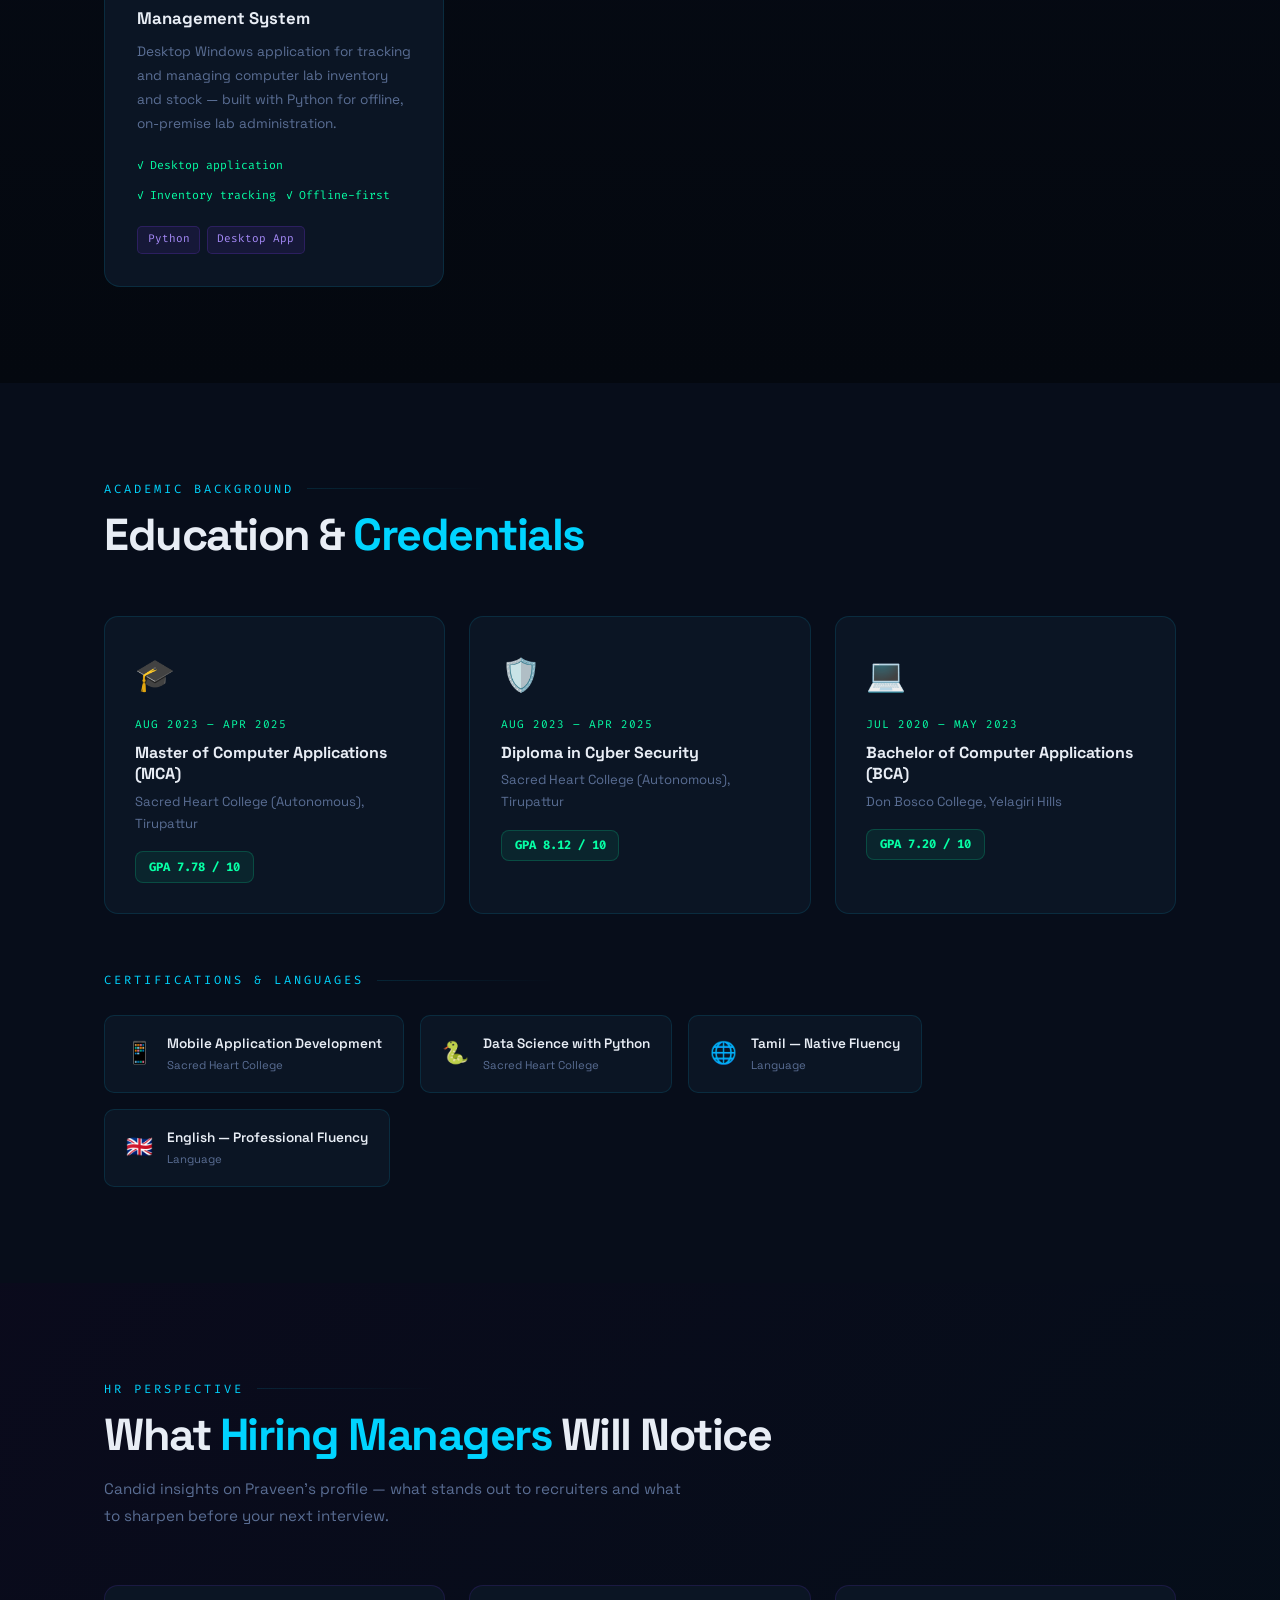
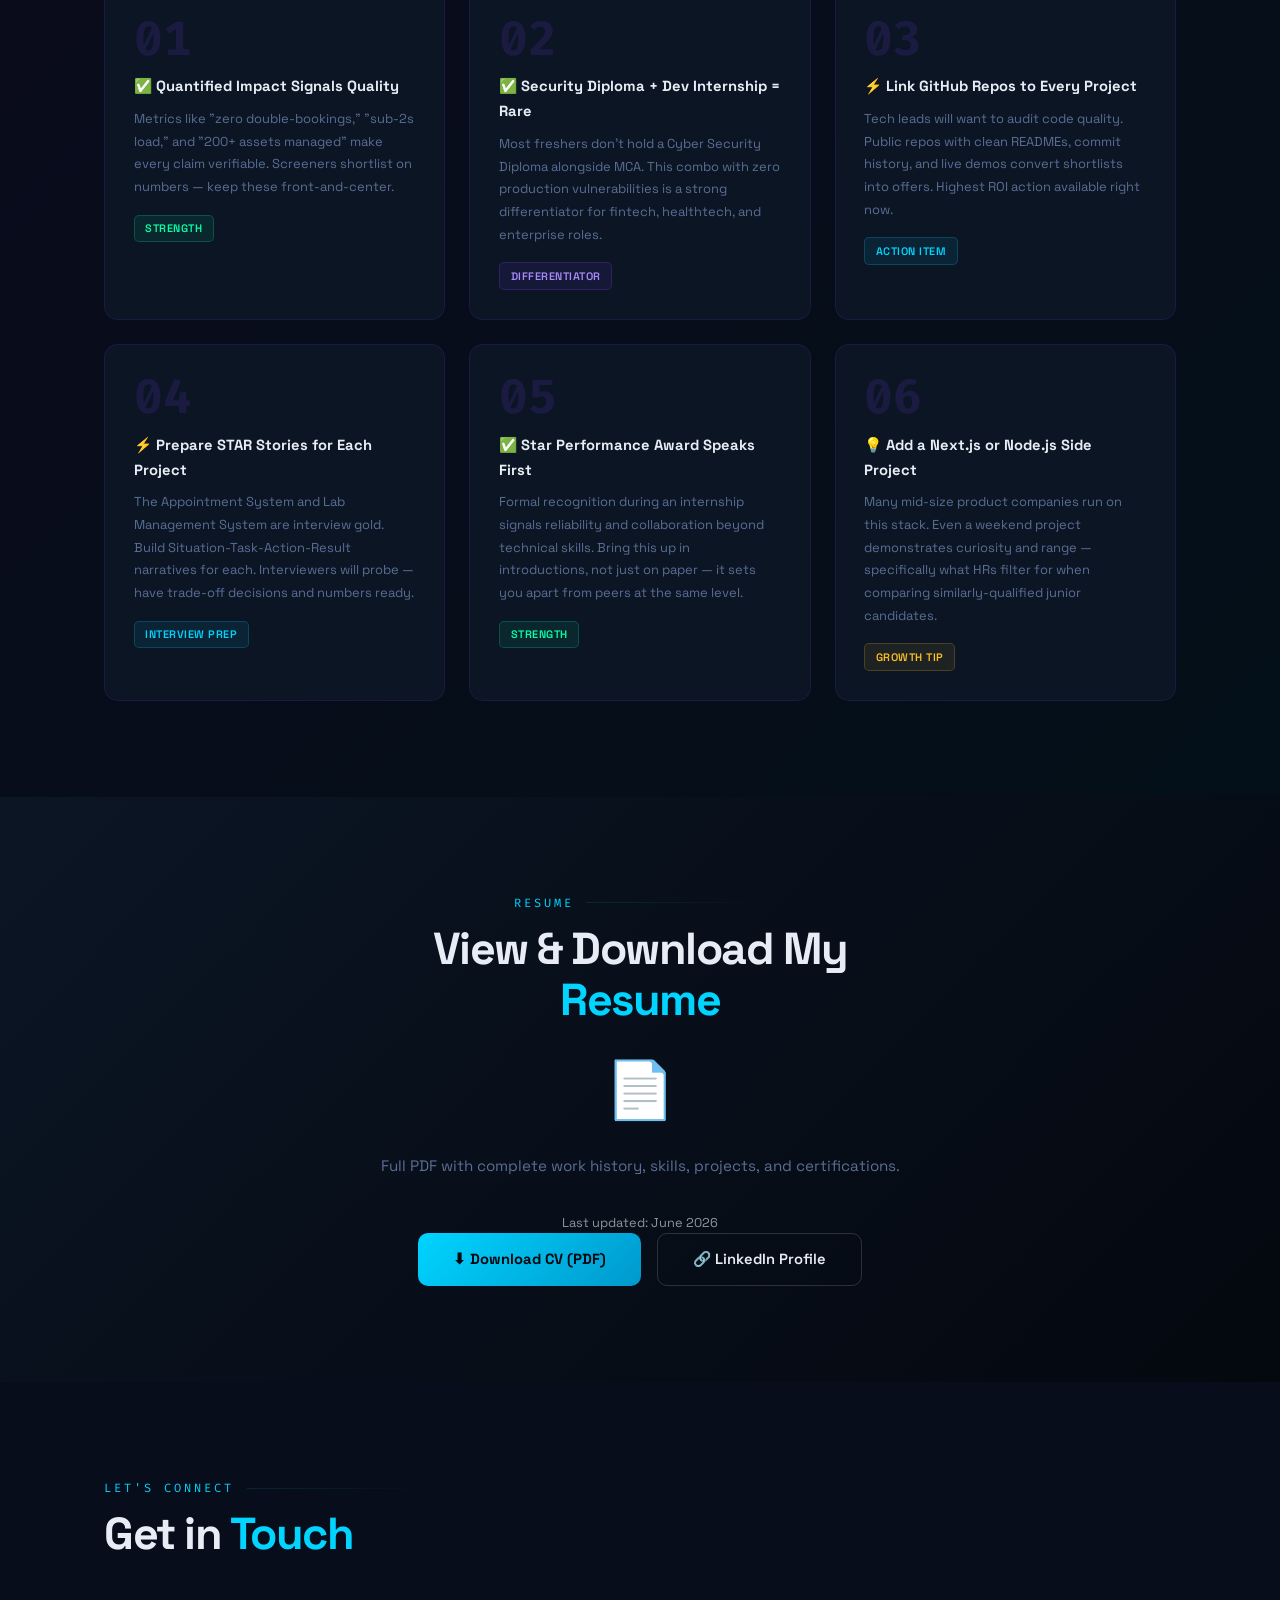
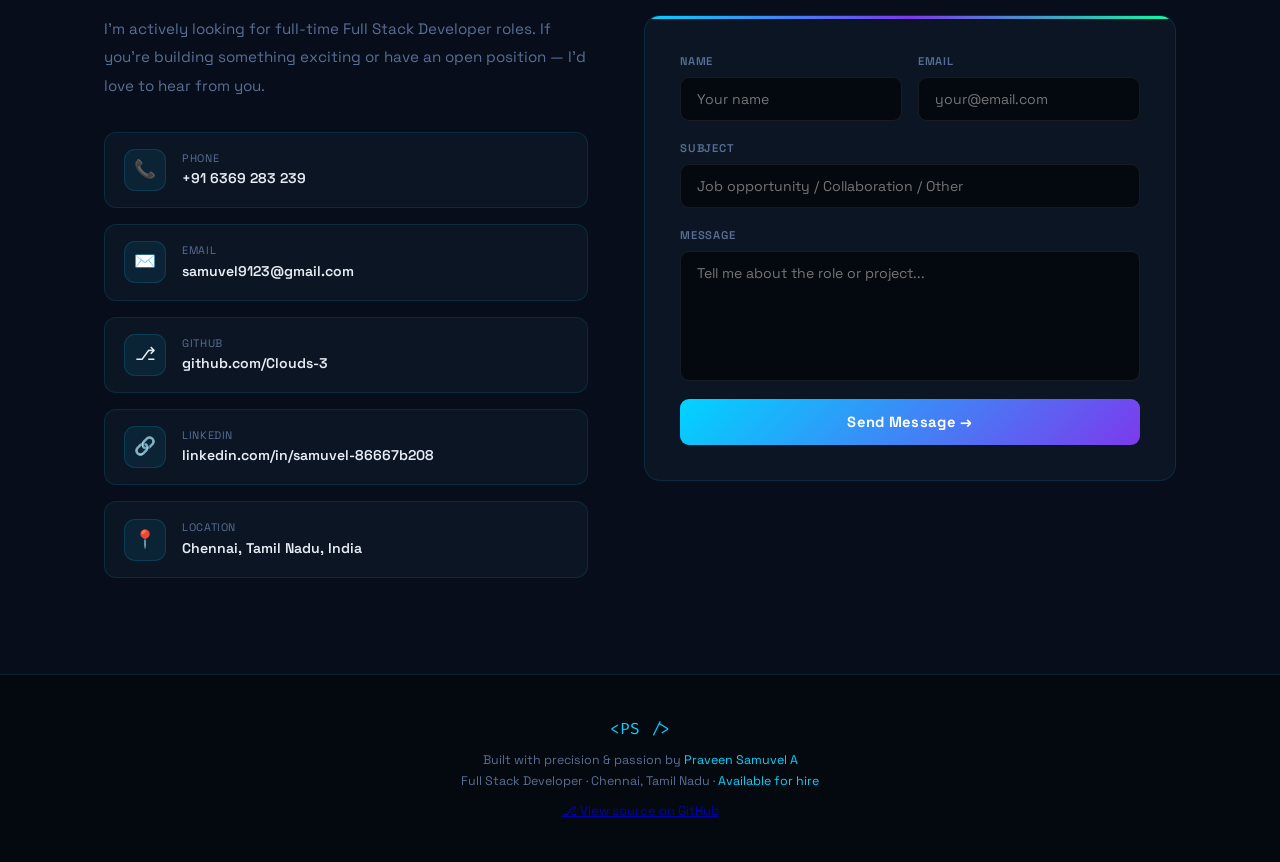
==== commit 1f218b72: "Updated Code" ====
--- a/index.html
+++ b/index.html
@@ -1,978 +1,733 @@
 <!DOCTYPE html>
 <html lang="en">
 <head>
-<meta charset="UTF-8" />
-<meta name="viewport" content="width=device-width, initial-scale=1.0" />
-<title>Praveen Samuvel A — Full Stack Developer | Cloud</title>
-<link href="https://fonts.googleapis.com/css2?family=Space+Grotesk:wght@300;400;500;600;700&family=Fira+Code:wght@300;400;500&display=swap" rel="stylesheet" />
-<style>
-  :root {
-    --bg: #050a14;
-    --surface: #0c1525;
-    --surface2: #111d30;
-    --accent: #00d4ff;
-    --accent2: #7c3aed;
-    --accent3: #06ffa5;
-    --text: #e8edf5;
-    --muted: #6b7fa3;
-    --border: rgba(0,212,255,0.15);
-    --glow: 0 0 30px rgba(0,212,255,0.3);
-    --glow2: 0 0 30px rgba(124,58,237,0.4);
-  }
-  *, *::before, *::after { box-sizing: border-box; margin: 0; padding: 0; }
-  html { scroll-behavior: smooth; }
-  body {
-    background: var(--bg);
-    color: var(--text);
-    font-family: 'Space Grotesk', sans-serif;
-    overflow-x: hidden;
-    line-height: 1.7;
-  }
-
-  /* ─── CANVAS BG ─── */
-  #bg-canvas {
-    position: fixed; inset: 0; z-index: 0;
-    pointer-events: none;
-  }
-
-  /* ─── NAV ─── */
-  nav {
-    position: fixed; top: 0; left: 0; right: 0; z-index: 100;
-    display: flex; align-items: center; justify-content: space-between;
-    padding: 1.1rem 5%;
-    background: rgba(5,10,20,0.75);
-    backdrop-filter: blur(18px);
-    border-bottom: 1px solid var(--border);
-  }
-  .nav-logo {
-    font-size: 1.3rem; font-weight: 700; letter-spacing: -0.5px;
-    color: var(--accent);
-    font-family: 'Fira Code', monospace;
-  }
-  .nav-links { display: flex; gap: 2rem; list-style: none; }
-  .nav-links a {
-    color: var(--muted); text-decoration: none; font-size: 0.88rem;
-    font-weight: 500; letter-spacing: 0.3px; transition: color 0.25s;
-    position: relative;
-  }
-  .nav-links a::after {
-    content: ''; position: absolute; bottom: -3px; left: 0; width: 0; height: 1.5px;
-    background: var(--accent); transition: width 0.3s;
-  }
-  .nav-links a:hover { color: var(--accent); }
-  .nav-links a:hover::after { width: 100%; }
-  .nav-cta {
-    padding: 0.5rem 1.4rem; border-radius: 6px; font-size: 0.85rem;
-    font-weight: 600; background: transparent;
-    border: 1.5px solid var(--accent); color: var(--accent);
-    cursor: pointer; transition: all 0.25s; text-decoration: none;
-  }
-  .nav-cta:hover { background: var(--accent); color: var(--bg); box-shadow: var(--glow); }
-
-  /* ─── SECTIONS ─── */
-  section { position: relative; z-index: 1; }
-
-  /* ─── HERO ─── */
-  #hero {
-    min-height: 100vh; display: flex; align-items: center;
-    padding: 8rem 5% 5rem;
-    overflow: hidden;
-  }
-  .hero-inner { max-width: 760px; }
-  .hero-tag {
-    display: inline-flex; align-items: center; gap: 0.5rem;
-    font-family: 'Fira Code', monospace; font-size: 0.8rem;
-    color: var(--accent3); margin-bottom: 1.5rem;
-    padding: 0.35rem 0.9rem; border: 1px solid rgba(6,255,165,0.25);
-    border-radius: 99px; background: rgba(6,255,165,0.06);
-  }
-  .hero-tag::before { content: '▶'; font-size: 0.65rem; }
-  h1.hero-name {
-    font-size: clamp(3rem, 7vw, 5.5rem); font-weight: 700;
-    line-height: 1.05; letter-spacing: -2px; margin-bottom: 0.4rem;
-  }
-  h1.hero-name span { color: var(--accent); }
-  .hero-role {
-    font-family: 'Fira Code', monospace; font-size: 1.15rem;
-    color: var(--muted); margin-bottom: 1.6rem;
-  }
-  .hero-role .cursor {
-    display: inline-block; width: 2px; height: 1.1em;
-    background: var(--accent); margin-left: 2px;
-    animation: blink 1s step-end infinite; vertical-align: middle;
-  }
-  @keyframes blink { 50% { opacity: 0; } }
-  .hero-desc {
-    font-size: 1rem; color: var(--muted); max-width: 560px;
-    margin-bottom: 2.2rem; line-height: 1.8;
-  }
-  .hero-btns { display: flex; gap: 1rem; flex-wrap: wrap; }
-  .btn-primary {
-    padding: 0.75rem 2rem; border-radius: 8px; font-size: 0.92rem;
-    font-weight: 600; background: var(--accent); color: var(--bg);
-    border: none; cursor: pointer; transition: all 0.3s;
-    text-decoration: none; display: inline-block;
-  }
-  .btn-primary:hover { transform: translateY(-2px); box-shadow: 0 8px 30px rgba(0,212,255,0.4); }
-  .btn-secondary {
-    padding: 0.75rem 2rem; border-radius: 8px; font-size: 0.92rem;
-    font-weight: 600; background: transparent;
-    border: 1.5px solid var(--border); color: var(--text);
-    cursor: pointer; transition: all 0.3s; text-decoration: none;
-    display: inline-block;
-  }
-  .btn-secondary:hover { border-color: var(--accent); color: var(--accent); transform: translateY(-2px); }
-  .hero-stats {
-    display: flex; gap: 2.5rem; margin-top: 3rem; flex-wrap: wrap;
-  }
-  .stat { display: flex; flex-direction: column; }
-  .stat-val {
-    font-size: 2rem; font-weight: 700; color: var(--accent);
-    font-family: 'Fira Code', monospace; line-height: 1;
-  }
-  .stat-label { font-size: 0.75rem; color: var(--muted); margin-top: 0.2rem; letter-spacing: 0.5px; text-transform: uppercase; }
-
-  /* 3D floating card in hero */
-  .hero-card {
-    position: absolute; right: 5%; top: 50%; transform: translateY(-50%);
-    width: 320px; perspective: 1000px; display: none;
-  }
-  @media(min-width: 1024px) { .hero-card { display: block; } }
-  .hero-card-inner {
-    background: var(--surface);
-    border: 1px solid var(--border);
-    border-radius: 16px; padding: 2rem;
-    transform-style: preserve-3d;
-    animation: float3d 6s ease-in-out infinite;
-    box-shadow: 0 20px 60px rgba(0,0,0,0.6), inset 0 1px 0 rgba(255,255,255,0.05);
-    position: relative; overflow: hidden;
-  }
-  .hero-card-inner::before {
-    content: ''; position: absolute; top: 0; left: 0; right: 0; height: 2px;
-    background: linear-gradient(90deg, var(--accent), var(--accent2), var(--accent3));
-  }
-  @keyframes float3d {
-    0%,100% { transform: rotateX(8deg) rotateY(-8deg) translateY(0); }
-    25% { transform: rotateX(-4deg) rotateY(6deg) translateY(-12px); }
-    50% { transform: rotateX(6deg) rotateY(10deg) translateY(-6px); }
-    75% { transform: rotateX(-6deg) rotateY(-4deg) translateY(-16px); }
-  }
-  .card-avatar {
-    width: 64px; height: 64px; border-radius: 50%;
-    background: linear-gradient(135deg, var(--accent), var(--accent2));
-    display: flex; align-items: center; justify-content: center;
-    font-size: 1.6rem; font-weight: 700; color: white; margin-bottom: 1rem;
-  }
-  .card-name { font-weight: 700; font-size: 1rem; }
-  .card-title { font-size: 0.78rem; color: var(--accent); margin-bottom: 1rem; font-family: 'Fira Code', monospace; }
-  .card-chips { display: flex; flex-wrap: wrap; gap: 0.4rem; }
-  .chip {
-    padding: 0.25rem 0.65rem; border-radius: 99px; font-size: 0.7rem;
-    background: rgba(0,212,255,0.1); border: 1px solid rgba(0,212,255,0.2);
-    color: var(--accent); font-family: 'Fira Code', monospace;
-  }
-  .chip.p { background: rgba(124,58,237,0.1); border-color: rgba(124,58,237,0.25); color: #a78bfa; }
-  .chip.g { background: rgba(6,255,165,0.08); border-color: rgba(6,255,165,0.2); color: var(--accent3); }
-
-  /* ─── SECTION WRAPPER ─── */
-  .section-wrap { padding: 6rem 5%; max-width: 1200px; margin: 0 auto; }
-  .section-label {
-    font-family: 'Fira Code', monospace; font-size: 0.78rem;
-    color: var(--accent); letter-spacing: 2px; text-transform: uppercase;
-    margin-bottom: 0.6rem; display: flex; align-items: center; gap: 0.6rem;
-  }
-  .section-label::after { content: ''; flex: 1; height: 1px; background: var(--border); max-width: 200px; }
-  h2.section-title {
-    font-size: clamp(1.8rem, 3.5vw, 2.6rem); font-weight: 700;
-    letter-spacing: -1px; margin-bottom: 1rem; line-height: 1.2;
-  }
-  h2.section-title em { color: var(--accent); font-style: normal; }
-
-  /* ─── ABOUT ─── */
-  .about-grid { display: grid; grid-template-columns: 1fr 1fr; gap: 3rem; align-items: center; margin-top: 3rem; }
-  @media(max-width: 768px) { .about-grid { grid-template-columns: 1fr; } }
-  .about-text p { color: var(--muted); line-height: 1.9; margin-bottom: 1rem; }
-  .about-text strong { color: var(--text); }
-  .about-highlights { display: flex; flex-direction: column; gap: 1rem; }
-  .highlight-item {
-    display: flex; align-items: flex-start; gap: 1rem;
-    padding: 1.2rem; border-radius: 12px; background: var(--surface);
-    border: 1px solid var(--border); transition: all 0.3s;
-  }
-  .highlight-item:hover { border-color: var(--accent); transform: translateX(4px); box-shadow: var(--glow); }
-  .hi-icon {
-    width: 40px; height: 40px; border-radius: 10px; flex-shrink: 0;
-    background: rgba(0,212,255,0.1); display: flex; align-items: center; justify-content: center;
-    font-size: 1.2rem;
-  }
-  .hi-text h4 { font-size: 0.9rem; font-weight: 600; margin-bottom: 0.15rem; }
-  .hi-text p { font-size: 0.8rem; color: var(--muted); line-height: 1.5; }
-
-  /* ─── SKILLS ─── */
-  #skills { background: linear-gradient(180deg, var(--bg) 0%, var(--surface) 50%, var(--bg) 100%); }
-  .skills-grid { display: grid; grid-template-columns: repeat(auto-fit, minmax(280px, 1fr)); gap: 1.5rem; margin-top: 3rem; }
-  .skill-card {
-    padding: 1.6rem; border-radius: 14px;
-    background: var(--surface2); border: 1px solid var(--border);
-    transition: all 0.35s; position: relative; overflow: hidden;
-  }
-  .skill-card::before {
-    content: ''; position: absolute; top: 0; left: 0; right: 0; height: 2px;
-    background: linear-gradient(90deg, var(--accent), var(--accent2));
-    transform: scaleX(0); transition: transform 0.35s;
-  }
-  .skill-card:hover::before { transform: scaleX(1); }
-  .skill-card:hover { border-color: var(--accent); transform: translateY(-4px); box-shadow: 0 12px 40px rgba(0,0,0,0.4); }
-  .skill-cat { font-size: 0.72rem; font-family: 'Fira Code', monospace; color: var(--accent); text-transform: uppercase; letter-spacing: 1px; margin-bottom: 0.8rem; }
-  .skill-items { display: flex; flex-wrap: wrap; gap: 0.5rem; }
-  .skill-tag {
-    padding: 0.3rem 0.75rem; border-radius: 6px; font-size: 0.78rem;
-    font-family: 'Fira Code', monospace; font-weight: 500;
-    background: rgba(255,255,255,0.05); border: 1px solid rgba(255,255,255,0.08);
-    color: var(--text); transition: all 0.2s;
-  }
-  .skill-tag:hover { background: rgba(0,212,255,0.12); border-color: rgba(0,212,255,0.3); color: var(--accent); }
-  .skill-bar-wrap { margin-top: 1.5rem; }
-  .skill-bar-row { display: flex; align-items: center; gap: 1rem; margin-bottom: 0.8rem; }
-  .skill-bar-name { font-size: 0.78rem; color: var(--muted); width: 100px; flex-shrink: 0; }
-  .skill-bar-track { flex: 1; height: 5px; background: rgba(255,255,255,0.07); border-radius: 99px; overflow: hidden; }
-  .skill-bar-fill {
-    height: 100%; border-radius: 99px;
-    background: linear-gradient(90deg, var(--accent), var(--accent2));
-    width: 0; transition: width 1.2s cubic-bezier(0.22, 1, 0.36, 1);
-  }
-  .skill-bar-pct { font-size: 0.7rem; color: var(--accent); font-family: 'Fira Code', monospace; width: 34px; text-align: right; }
-
-  /* ─── EXPERIENCE ─── */
-  .exp-timeline { margin-top: 3rem; position: relative; padding-left: 2rem; }
-  .exp-timeline::before {
-    content: ''; position: absolute; left: 0; top: 0; bottom: 0; width: 1.5px;
-    background: linear-gradient(180deg, var(--accent), var(--accent2), transparent);
-  }
-  .exp-item {
-    position: relative; margin-bottom: 2.5rem;
-    padding: 1.8rem; border-radius: 14px;
-    background: var(--surface); border: 1px solid var(--border);
-    transition: all 0.35s;
-  }
-  .exp-item::before {
-    content: ''; position: absolute; left: -2.5rem; top: 1.8rem;
-    width: 12px; height: 12px; border-radius: 50%;
-    background: var(--accent); border: 2px solid var(--bg);
-    box-shadow: 0 0 12px var(--accent);
-  }
-  .exp-item:hover { border-color: var(--accent); box-shadow: var(--glow); transform: translateX(4px); }
-  .exp-header { display: flex; justify-content: space-between; align-items: flex-start; flex-wrap: wrap; gap: 0.5rem; margin-bottom: 0.4rem; }
-  .exp-role { font-size: 1.05rem; font-weight: 700; }
-  .exp-period {
-    font-size: 0.75rem; font-family: 'Fira Code', monospace;
-    color: var(--accent); padding: 0.2rem 0.65rem;
-    background: rgba(0,212,255,0.08); border-radius: 99px;
-    border: 1px solid rgba(0,212,255,0.2);
-  }
-  .exp-company { font-size: 0.85rem; color: var(--accent2); margin-bottom: 0.4rem; font-weight: 500; }
-  .exp-location { font-size: 0.78rem; color: var(--muted); margin-bottom: 1rem; }
-  .exp-bullets { list-style: none; }
-  .exp-bullets li {
-    font-size: 0.88rem; color: var(--muted); padding: 0.35rem 0;
-    padding-left: 1.2rem; position: relative; line-height: 1.65;
-  }
-  .exp-bullets li::before { content: '→'; position: absolute; left: 0; color: var(--accent3); font-size: 0.75rem; top: 0.42rem; }
-  .award-badge {
-    display: inline-flex; align-items: center; gap: 0.4rem;
-    margin-top: 0.8rem; padding: 0.3rem 0.85rem;
-    background: linear-gradient(135deg, rgba(251,191,36,0.1), rgba(245,158,11,0.05));
-    border: 1px solid rgba(251,191,36,0.3); border-radius: 99px;
-    font-size: 0.75rem; color: #fbbf24; font-weight: 600;
-  }
-
-  /* ─── PROJECTS ─── */
-  .projects-grid { display: grid; grid-template-columns: repeat(auto-fit, minmax(340px, 1fr)); gap: 1.5rem; margin-top: 3rem; }
-  .project-card {
-    padding: 2rem; border-radius: 16px;
-    background: var(--surface); border: 1px solid var(--border);
-    transition: all 0.4s; position: relative; overflow: hidden;
-    cursor: pointer;
-  }
-  .project-card::after {
-    content: ''; position: absolute; inset: 0;
-    background: radial-gradient(circle at 70% 20%, rgba(0,212,255,0.07) 0%, transparent 60%);
-    opacity: 0; transition: opacity 0.4s;
-  }
-  .project-card:hover::after { opacity: 1; }
-  .project-card:hover { border-color: var(--accent); transform: translateY(-6px); box-shadow: 0 20px 60px rgba(0,0,0,0.5); }
-  .proj-icon {
-    width: 50px; height: 50px; border-radius: 12px;
-    background: linear-gradient(135deg, rgba(0,212,255,0.2), rgba(124,58,237,0.2));
-    display: flex; align-items: center; justify-content: center;
-    font-size: 1.5rem; margin-bottom: 1.2rem;
-    border: 1px solid var(--border);
-  }
-  .proj-title { font-size: 1.05rem; font-weight: 700; margin-bottom: 0.4rem; }
-  .proj-desc { font-size: 0.85rem; color: var(--muted); line-height: 1.7; margin-bottom: 1.2rem; }
-  .proj-metrics { display: flex; gap: 1rem; flex-wrap: wrap; margin-bottom: 1.2rem; }
-  .metric {
-    display: flex; align-items: center; gap: 0.4rem;
-    font-size: 0.75rem; color: var(--accent3); font-family: 'Fira Code', monospace;
-  }
-  .metric::before { content: '✓'; font-size: 0.7rem; }
-  .proj-stack { display: flex; flex-wrap: wrap; gap: 0.4rem; }
-  .stack-tag {
-    padding: 0.2rem 0.6rem; border-radius: 5px; font-size: 0.7rem;
-    font-family: 'Fira Code', monospace; background: rgba(124,58,237,0.12);
-    border: 1px solid rgba(124,58,237,0.25); color: #a78bfa;
-  }
-
-  /* ─── EDUCATION ─── */
-  .edu-grid { display: grid; grid-template-columns: repeat(auto-fit, minmax(300px, 1fr)); gap: 1.5rem; margin-top: 3rem; }
-  .edu-card {
-    padding: 1.8rem; border-radius: 14px;
-    background: var(--surface); border: 1px solid var(--border);
-    transition: all 0.35s; position: relative; overflow: hidden;
-  }
-  .edu-card:hover { border-color: var(--accent2); transform: translateY(-4px); box-shadow: var(--glow2); }
-  .edu-year {
-    font-family: 'Fira Code', monospace; font-size: 0.72rem;
-    color: var(--accent3); margin-bottom: 0.6rem;
-    text-transform: uppercase; letter-spacing: 1px;
-  }
-  .edu-degree { font-size: 1rem; font-weight: 700; margin-bottom: 0.3rem; }
-  .edu-school { font-size: 0.85rem; color: var(--muted); margin-bottom: 0.8rem; }
-  .gpa-badge {
-    display: inline-flex; align-items: center; gap: 0.4rem;
-    padding: 0.3rem 0.75rem; border-radius: 8px; font-size: 0.78rem;
-    background: rgba(6,255,165,0.08); border: 1px solid rgba(6,255,165,0.2);
-    color: var(--accent3); font-family: 'Fira Code', monospace; font-weight: 600;
-  }
-
-  /* ─── CERTIFICATIONS ─── */
-  .cert-list { display: flex; flex-wrap: wrap; gap: 1rem; margin-top: 2rem; }
-  .cert-item {
-    padding: 1rem 1.4rem; border-radius: 10px;
-    background: var(--surface); border: 1px solid var(--border);
-    transition: all 0.3s; display: flex; align-items: center; gap: 0.8rem;
-  }
-  .cert-item:hover { border-color: var(--accent); box-shadow: var(--glow); }
-  .cert-icon { font-size: 1.3rem; }
-  .cert-name { font-size: 0.85rem; font-weight: 500; }
-  .cert-org { font-size: 0.72rem; color: var(--muted); }
-
-  /* ─── HR TIPS ─── */
-  #hr-tips { background: linear-gradient(135deg, rgba(124,58,237,0.08), rgba(0,212,255,0.05)); }
-  .tips-grid { display: grid; grid-template-columns: repeat(auto-fit, minmax(280px, 1fr)); gap: 1.5rem; margin-top: 3rem; }
-  .tip-card {
-    padding: 1.6rem; border-radius: 14px;
-    background: var(--surface); border: 1px solid rgba(124,58,237,0.2);
-    transition: all 0.3s; position: relative;
-  }
-  .tip-card:hover { border-color: var(--accent2); transform: translateY(-4px); box-shadow: var(--glow2); }
-  .tip-num {
-    font-size: 2.5rem; font-weight: 700; font-family: 'Fira Code', monospace;
-    color: rgba(124,58,237,0.2); line-height: 1; margin-bottom: 0.6rem;
-  }
-  .tip-title { font-size: 0.95rem; font-weight: 700; margin-bottom: 0.5rem; color: var(--text); }
-  .tip-body { font-size: 0.82rem; color: var(--muted); line-height: 1.7; }
-  .tip-tag {
-    display: inline-block; margin-top: 0.8rem;
-    padding: 0.2rem 0.6rem; border-radius: 5px; font-size: 0.7rem;
-    background: rgba(124,58,237,0.15); color: #a78bfa; font-weight: 500;
-  }
-
-  /* ─── CONTACT ─── */
-  .contact-grid { display: grid; grid-template-columns: 1fr 1fr; gap: 3rem; margin-top: 3rem; align-items: start; }
-  @media(max-width: 768px) { .contact-grid { grid-template-columns: 1fr; } }
-  .contact-info p { color: var(--muted); line-height: 1.8; margin-bottom: 2rem; }
-  .contact-items { display: flex; flex-direction: column; gap: 1rem; }
-  .contact-item {
-    display: flex; align-items: center; gap: 1rem;
-    padding: 1rem 1.2rem; border-radius: 10px;
-    background: var(--surface); border: 1px solid var(--border);
-    text-decoration: none; color: var(--text); transition: all 0.3s;
-  }
-  .contact-item:hover { border-color: var(--accent); box-shadow: var(--glow); color: var(--accent); }
-  .ci-icon {
-    width: 40px; height: 40px; border-radius: 10px; flex-shrink: 0;
-    background: rgba(0,212,255,0.1); display: flex; align-items: center;
-    justify-content: center; font-size: 1.1rem;
-  }
-  .ci-label { font-size: 0.7rem; color: var(--muted); text-transform: uppercase; letter-spacing: 0.5px; }
-  .ci-val { font-size: 0.88rem; font-weight: 500; }
-  .contact-form { background: var(--surface); border: 1px solid var(--border); border-radius: 16px; padding: 2rem; }
-  .form-row { display: grid; grid-template-columns: 1fr 1fr; gap: 1rem; }
-  .form-group { display: flex; flex-direction: column; gap: 0.4rem; margin-bottom: 1rem; }
-  .form-group label { font-size: 0.75rem; color: var(--muted); font-weight: 500; letter-spacing: 0.5px; }
-  .form-group input, .form-group textarea {
-    background: var(--bg); border: 1px solid var(--border); color: var(--text);
-    padding: 0.7rem 1rem; border-radius: 8px; font-family: 'Space Grotesk', sans-serif;
-    font-size: 0.88rem; outline: none; transition: border-color 0.25s, box-shadow 0.25s;
-    resize: none;
-  }
-  .form-group input:focus, .form-group textarea:focus {
-    border-color: var(--accent); box-shadow: 0 0 0 3px rgba(0,212,255,0.1);
-  }
-  .form-group textarea { min-height: 120px; }
-  .btn-submit {
-    width: 100%; padding: 0.85rem; border-radius: 8px; font-size: 0.92rem;
-    font-weight: 700; background: linear-gradient(135deg, var(--accent), var(--accent2));
-    color: white; border: none; cursor: pointer; transition: all 0.3s;
-    font-family: 'Space Grotesk', sans-serif;
-  }
-  .btn-submit:hover { transform: translateY(-2px); box-shadow: 0 8px 30px rgba(0,212,255,0.35); }
-
-  /* ─── FOOTER ─── */
-  footer {
-    padding: 2rem 5%; text-align: center;
-    border-top: 1px solid var(--border); position: relative; z-index: 1;
-  }
-  footer p { font-size: 0.8rem; color: var(--muted); }
-  footer span { color: var(--accent); }
-
-  /* ─── SCROLL REVEAL ─── */
-  .reveal { opacity: 0; transform: translateY(30px); transition: opacity 0.7s, transform 0.7s; }
-  .reveal.visible { opacity: 1; transform: translateY(0); }
-
-  /* ─── MOBILE ─── */
-  @media(max-width: 600px) {
-    .nav-links { display: none; }
-    .form-row { grid-template-columns: 1fr; }
-    .hero-stats { gap: 1.5rem; }
-  }
-
-  /* ─── SCROLLBAR ─── */
-  ::-webkit-scrollbar { width: 5px; }
-  ::-webkit-scrollbar-track { background: var(--bg); }
-  ::-webkit-scrollbar-thumb { background: var(--accent); border-radius: 99px; }
-</style>
+  <meta charset="UTF-8" />
+  <meta name="viewport" content="width=device-width, initial-scale=1.0" />
+  <meta name="description" content="Praveen Samuvel A — Full Stack Developer, MCA Graduate 2025, React.js & PHP Expert, Chennai" />
+  <title>Praveen Samuvel A — Full Stack Developer</title>
+
+  <!-- Open Graph / Social Preview -->
+  <meta property="og:type" content="website" />
+  <meta property="og:title" content="Praveen Samuvel A — Full Stack Developer" />
+  <meta property="og:description" content="MCA Graduate (2025) building secure, scalable web apps with React.js, PHP & a Cyber Security mindset. Open to full-time roles." />
+  <meta property="og:image" content="assets/og-preview.png" />
+  <meta name="twitter:card" content="summary_large_image" />
+  <meta name="twitter:title" content="Praveen Samuvel A — Full Stack Developer" />
+  <meta name="twitter:description" content="MCA Graduate (2025) building secure, scalable web apps with React.js, PHP & a Cyber Security mindset." />
+  <meta name="twitter:image" content="assets/og-preview.png" />
+
+  <!-- Google Fonts -->
+  <link href="https://fonts.googleapis.com/css2?family=Space+Grotesk:wght@300;400;500;600;700&family=Fira+Code:wght@300;400;500;600&display=swap" rel="stylesheet" />
+
+  <!-- Stylesheet -->
+  <link rel="stylesheet" href="css/style.css" />
 </head>
 <body>
 
-<canvas id="bg-canvas"></canvas>
-
-<!-- NAV -->
-<nav>
-  <div class="nav-logo">&lt;PS /&gt;</div>
-  <ul class="nav-links">
-    <li><a href="#about">About</a></li>
-    <li><a href="#skills">Skills</a></li>
-    <li><a href="#experience">Experience</a></li>
-    <li><a href="#projects">Projects</a></li>
-    <li><a href="#education">Education</a></li>
-    <li><a href="#contact">Contact</a></li>
-  </ul>
-  <a class="nav-cta" href="#resume">Download CV</a>
-</nav>
-
-<!-- HERO -->
-<section id="hero">
-  <div class="hero-inner reveal">
-    <div class="hero-tag">Available for Full-Time Roles</div>
-    <h1 class="hero-name">Praveen<br/><span>Samuvel A</span></h1>
-    <div class="hero-role">
-      <span id="typed-role"></span><span class="cursor"></span>
-    </div>
-    <p class="hero-desc">MCA Graduate (2025) | Full Stack Developer crafting secure, scalable web applications with React.js, PHP, and solid cybersecurity foundations. Internship-proven, award-winning, ready to ship.</p>
-    <div class="hero-btns">
-      <a class="btn-primary" href="#contact">Get in Touch</a>
-      <a class="btn-secondary" href="#projects">View Projects</a>
-    </div>
-    <div class="hero-stats">
-      <div class="stat"><span class="stat-val">5+</span><span class="stat-label">Apps Built</span></div>
-      <div class="stat"><span class="stat-val">2</span><span class="stat-label">Internships</span></div>
-      <div class="stat"><span class="stat-val">0</span><span class="stat-label">Security Incidents</span></div>
-      <div class="stat"><span class="stat-val">⭐</span><span class="stat-label">Star Performer</span></div>
-    </div>
+  <!-- PRELOADER -->
+  <div id="preloader">
+    <div class="loader-ring"></div>
+    <div class="loader-text">initializing...</div>
   </div>
-  <div class="hero-card">
-    <div class="hero-card-inner">
-      <div class="card-avatar">PS</div>
-      <div class="card-name">Praveen Samuvel A</div>
-      <div class="card-title">// Full Stack Developer</div>
-      <div class="card-chips">
-        <span class="chip">React.js</span>
-        <span class="chip">TypeScript</span>
-        <span class="chip p">PHP</span>
-        <span class="chip p">CodeIgniter</span>
-        <span class="chip g">MySQL</span>
-        <span class="chip g">Cyber Security</span>
-        <span class="chip">REST APIs</span>
-        <span class="chip p">Firebase</span>
-      </div>
-    </div>
+
+  <!-- SCROLL PROGRESS BAR -->
+  <div id="scroll-progress" style="position:fixed; top:0; left:0; height:3px; width:0%; z-index:9999;
+       background:linear-gradient(90deg, var(--accent, #6366f1), var(--accent-2, #22d3ee));
+       transition:width 0.1s ease-out;"></div>
+
+  <!-- PARTICLE CANVAS -->
+  <canvas id="bg-canvas"></canvas>
+
+  <!-- MOBILE MENU -->
+  <div class="mobile-menu" id="mobile-menu">
+    <span class="mobile-close" id="mobile-close">✕</span>
+    <a href="#about">About</a>
+    <a href="#skills">Skills</a>
+    <a href="#experience">Experience</a>
+    <a href="#projects">Projects</a>
+    <a href="#education">Education</a>
+    <a href="#contact">Contact</a>
+    <a href="https://drive.google.com/file/d/1FnW_2ujOb0gyFWokFIcsoI9aXSmkoxJ0/view?usp=sharing" target="_blank" rel="noopener">⬇ Download CV</a>
   </div>
-</section>
-
-<!-- ABOUT -->
-<section id="about">
-  <div class="section-wrap">
-    <div class="section-label">Who I Am</div>
-    <h2 class="section-title">Turning Ideas into <em>Secure</em> Digital Products</h2>
-    <div class="about-grid reveal">
-      <div class="about-text">
-        <p>I'm a <strong>Full Stack Developer and MCA graduate (2025)</strong> based in Chennai, Tamil Nadu. I combine front-end precision with back-end robustness, always with a security-first mindset shaped by my Diploma in Cyber Security.</p>
-        <p>During my internships I shipped production features, built real-time appointment platforms, and received the <strong>Star Performance Award</strong> — not by cutting corners, but by writing clean code and caring deeply about what I ship.</p>
-        <p>I'm fluent in <strong>React.js (TypeScript)</strong>, PHP, and CodeIgniter MVC, and I apply CSRF protection, RBAC, and SQL injection prevention as default practices, not afterthoughts.</p>
-      </div>
-      <div class="about-highlights">
-        <div class="highlight-item">
-          <div class="hi-icon">🛡️</div>
-          <div class="hi-text">
-            <h4>Security-First Approach</h4>
-            <p>Diploma in Cyber Security; zero vulnerabilities and zero security incidents across all deployed projects.</p>
-          </div>
-        </div>
-        <div class="highlight-item">
-          <div class="hi-icon">⚡</div>
-          <div class="hi-text">
-            <h4>Performance Obsessed</h4>
-            <p>Achieved sub-2-second page loads on the Doctor Appointment System with zero double-booking incidents.</p>
-          </div>
-        </div>
-        <div class="highlight-item">
-          <div class="hi-icon">🏆</div>
-          <div class="hi-text">
-            <h4>Star Performance Award</h4>
-            <p>Recognised for outstanding contribution and consistent delivery quality at Queen Bugs Technology, 2024–25.</p>
-          </div>
-        </div>
-      </div>
-    </div>
-  </div>
-</section>
-
-<!-- SKILLS -->
-<section id="skills">
-  <div class="section-wrap">
-    <div class="section-label">Technical Arsenal</div>
-    <h2 class="section-title">Skills &amp; <em>Technologies</em></h2>
-    <div class="skills-grid reveal">
-      <div class="skill-card">
-        <div class="skill-cat">Frontend</div>
-        <div class="skill-items">
-          <span class="skill-tag">React.js</span>
-          <span class="skill-tag">TypeScript</span>
-          <span class="skill-tag">JavaScript</span>
-          <span class="skill-tag">HTML5</span>
-          <span class="skill-tag">CSS3</span>
-          <span class="skill-tag">Bootstrap</span>
-        </div>
-        <div class="skill-bar-wrap">
-          <div class="skill-bar-row"><div class="skill-bar-name">React.js</div><div class="skill-bar-track"><div class="skill-bar-fill" data-w="85"></div></div><div class="skill-bar-pct">85%</div></div>
-          <div class="skill-bar-row"><div class="skill-bar-name">TypeScript</div><div class="skill-bar-track"><div class="skill-bar-fill" data-w="78"></div></div><div class="skill-bar-pct">78%</div></div>
-          <div class="skill-bar-row"><div class="skill-bar-name">HTML/CSS</div><div class="skill-bar-track"><div class="skill-bar-fill" data-w="90"></div></div><div class="skill-bar-pct">90%</div></div>
-        </div>
-      </div>
-      <div class="skill-card">
-        <div class="skill-cat">Backend</div>
-        <div class="skill-items">
-          <span class="skill-tag">PHP</span>
-          <span class="skill-tag">CodeIgniter MVC</span>
-          <span class="skill-tag">Python</span>
-          <span class="skill-tag">REST APIs</span>
-        </div>
-        <div class="skill-bar-wrap">
-          <div class="skill-bar-row"><div class="skill-bar-name">PHP</div><div class="skill-bar-track"><div class="skill-bar-fill" data-w="82"></div></div><div class="skill-bar-pct">82%</div></div>
-          <div class="skill-bar-row"><div class="skill-bar-name">CodeIgniter</div><div class="skill-bar-track"><div class="skill-bar-fill" data-w="78"></div></div><div class="skill-bar-pct">78%</div></div>
-          <div class="skill-bar-row"><div class="skill-bar-name">Python</div><div class="skill-bar-track"><div class="skill-bar-fill" data-w="65"></div></div><div class="skill-bar-pct">65%</div></div>
-        </div>
-      </div>
-      <div class="skill-card">
-        <div class="skill-cat">Database & Tools</div>
-        <div class="skill-items">
-          <span class="skill-tag">MySQL</span>
-          <span class="skill-tag">Firebase</span>
-          <span class="skill-tag">Git</span>
-          <span class="skill-tag">GitHub</span>
-          <span class="skill-tag">Power BI</span>
-          <span class="skill-tag">MS Office</span>
-        </div>
-        <div class="skill-bar-wrap">
-          <div class="skill-bar-row"><div class="skill-bar-name">MySQL</div><div class="skill-bar-track"><div class="skill-bar-fill" data-w="85"></div></div><div class="skill-bar-pct">85%</div></div>
-          <div class="skill-bar-row"><div class="skill-bar-name">Git/GitHub</div><div class="skill-bar-track"><div class="skill-bar-fill" data-w="80"></div></div><div class="skill-bar-pct">80%</div></div>
-          <div class="skill-bar-row"><div class="skill-bar-name">Firebase</div><div class="skill-bar-track"><div class="skill-bar-fill" data-w="70"></div></div><div class="skill-bar-pct">70%</div></div>
-        </div>
-      </div>
-      <div class="skill-card">
-        <div class="skill-cat">Security & Concepts</div>
-        <div class="skill-items">
-          <span class="skill-tag">CSRF Protection</span>
-          <span class="skill-tag">RBAC</span>
-          <span class="skill-tag">SQL Injection Prevention</span>
-          <span class="skill-tag">Secure Sessions</span>
-          <span class="skill-tag">OOP</span>
-          <span class="skill-tag">MVC</span>
-          <span class="skill-tag">PDO</span>
-        </div>
-        <div class="skill-bar-wrap">
-          <div class="skill-bar-row"><div class="skill-bar-name">Web Security</div><div class="skill-bar-track"><div class="skill-bar-fill" data-w="88"></div></div><div class="skill-bar-pct">88%</div></div>
-          <div class="skill-bar-row"><div class="skill-bar-name">OOP/MVC</div><div class="skill-bar-track"><div class="skill-bar-fill" data-w="82"></div></div><div class="skill-bar-pct">82%</div></div>
-        </div>
-      </div>
-    </div>
-  </div>
-</section>
-
-<!-- EXPERIENCE -->
-<section id="experience">
-  <div class="section-wrap">
-    <div class="section-label">Work History</div>
-    <h2 class="section-title">Professional <em>Experience</em></h2>
-    <div class="exp-timeline reveal">
-      <div class="exp-item">
-        <div class="exp-header">
-          <div class="exp-role">Full Stack Developer Intern</div>
-          <div class="exp-period">Jan 2026 – May 2026</div>
-        </div>
-        <div class="exp-company">Cognultsoft Analytics</div>
-        <div class="exp-location">📍 Bengaluru, Karnataka</div>
-        <ul class="exp-bullets">
-          <li>Contributed to development and maintenance of full-stack features using React.js (TypeScript) and RESTful APIs as part of a production application.</li>
-          <li>Assisted in building a Doctor Appointment Management System with real-time booking, rescheduling, and cancellation functionality, streamlining scheduling and reducing appointment conflicts.</li>
-        </ul>
-      </div>
-      <div class="exp-item">
-        <div class="exp-header">
-          <div class="exp-role">Web Development Intern</div>
-          <div class="exp-period">Dec 2024 – Feb 2025</div>
-        </div>
-        <div class="exp-company">Queen Bugs Technology</div>
-        <div class="exp-location">📍 Bengaluru, Karnataka</div>
-        <ul class="exp-bullets">
-          <li>Developed 5+ sample web applications using PHP and CodeIgniter MVC framework; managed MySQL database schemas across 10+ tables per project.</li>
-          <li>Built responsive front-end interfaces using HTML5, CSS3, and Bootstrap, applying security best practices including PDO, CSRF protection, and session management — zero reported vulnerabilities.</li>
-        </ul>
-        <div class="award-badge">⭐ Star Performance Award — Internship Program 2024–25</div>
-      </div>
-    </div>
-  </div>
-</section>
-
-<!-- PROJECTS -->
-<section id="projects">
-  <div class="section-wrap">
-    <div class="section-label">What I've Built</div>
-    <h2 class="section-title">Featured <em>Projects</em></h2>
-    <div class="projects-grid reveal">
-      <div class="project-card">
-        <div class="proj-icon">🏥</div>
-        <div class="proj-title">Doctor Appointment Management System</div>
-        <div class="proj-desc">Full-stack appointment platform with real-time booking, cancellation flows, and a live availability dashboard built for a production healthcare environment.</div>
-        <div class="proj-metrics">
-          <div class="metric">Zero double-bookings</div>
-          <div class="metric">&lt;2s page load time</div>
-          <div class="metric">Real-time availability</div>
-        </div>
-        <div class="proj-stack">
-          <span class="stack-tag">React.js</span>
-          <span class="stack-tag">TypeScript</span>
-          <span class="stack-tag">REST API</span>
-          <span class="stack-tag">CSS</span>
-        </div>
-      </div>
-      <div class="project-card">
-        <div class="proj-icon">🔬</div>
-        <div class="proj-title">SHC-GCC Lab Management System</div>
-        <div class="proj-desc">Secure inventory management system for 200+ lab assets with role-based access control, secure authentication, CSRF protection, and parameterized SQL queries.</div>
-        <div class="proj-metrics">
-          <div class="metric">200+ assets managed</div>
-          <div class="metric">Zero security incidents</div>
-          <div class="metric">Full RBAC implemented</div>
-        </div>
-        <div class="proj-stack">
-          <span class="stack-tag">PHP</span>
-          <span class="stack-tag">MySQL</span>
-          <span class="stack-tag">HTML5</span>
-          <span class="stack-tag">CSS3</span>
-          <span class="stack-tag">JavaScript</span>
-        </div>
-      </div>
-    </div>
-  </div>
-</section>
-
-<!-- EDUCATION -->
-<section id="education">
-  <div class="section-wrap">
-    <div class="section-label">Academic Background</div>
-    <h2 class="section-title">Education &amp; <em>Credentials</em></h2>
-    <div class="edu-grid reveal">
-      <div class="edu-card">
-        <div class="edu-year">Aug 2023 – Apr 2025</div>
-        <div class="edu-degree">Master of Computer Applications (MCA)</div>
-        <div class="edu-school">Sacred Heart College (Autonomous), Tirupattur</div>
-        <div class="gpa-badge">GPA 7.78 / 10</div>
-      </div>
-      <div class="edu-card">
-        <div class="edu-year">Aug 2023 – Apr 2025</div>
-        <div class="edu-degree">Diploma in Cyber Security</div>
-        <div class="edu-school">Sacred Heart College (Autonomous), Tirupattur</div>
-        <div class="gpa-badge">GPA 8.12 / 10</div>
-      </div>
-      <div class="edu-card">
-        <div class="edu-year">Jul 2020 – May 2023</div>
-        <div class="edu-degree">Bachelor of Computer Applications (BCA)</div>
-        <div class="edu-school">Don Bosco College, Yelagiri Hills</div>
-        <div class="gpa-badge">GPA 7.20 / 10</div>
-      </div>
-    </div>
-
-    <div style="margin-top: 3rem;">
-      <div class="section-label">Certifications</div>
-      <div class="cert-list reveal">
-        <div class="cert-item">
-          <div class="cert-icon">📱</div>
-          <div><div class="cert-name">Mobile Application Development</div><div class="cert-org">Sacred Heart College</div></div>
-        </div>
-        <div class="cert-item">
-          <div class="cert-icon">🐍</div>
-          <div><div class="cert-name">Data Science with Python</div><div class="cert-org">Sacred Heart College</div></div>
-        </div>
-        <div class="cert-item">
-          <div class="cert-icon">🌐</div>
-          <div><div class="cert-name">Tamil – Native Fluency</div><div class="cert-org">Language</div></div>
-        </div>
-        <div class="cert-item">
-          <div class="cert-icon">🇬🇧</div>
-          <div><div class="cert-name">English – Professional Fluency</div><div class="cert-org">Language</div></div>
-        </div>
-      </div>
-    </div>
-  </div>
-</section>
-
-<!-- HR EXPERT TIPS -->
-<section id="hr-tips">
-  <div class="section-wrap">
-    <div class="section-label">HR Perspective</div>
-    <h2 class="section-title">What <em>Hiring Managers</em> Will Notice</h2>
-    <p style="color:var(--muted); max-width:600px; margin-top:0.5rem; font-size:0.92rem;">Expert insights on Praveen's profile — strengths to highlight and areas to sharpen before the next interview.</p>
-    <div class="tips-grid reveal">
-      <div class="tip-card">
-        <div class="tip-num">01</div>
-        <div class="tip-title">✅ Quantified Impact — Strong Signal</div>
-        <div class="tip-body">Metrics like "zero double-bookings," "sub-2s load," and "zero security incidents" make claims verifiable. This is exactly what screeners look for when shortlisting. Keep these front-and-center on your resume and in interviews.</div>
-        <span class="tip-tag">Strength</span>
-      </div>
-      <div class="tip-card">
-        <div class="tip-num">02</div>
-        <div class="tip-title">✅ Security Diploma + Internship = Rare Combo</div>
-        <div class="tip-body">Most fresh developers don't hold a Cyber Security Diploma alongside their MCA. Pairing that with zero reported vulnerabilities in production code is a compelling differentiator — especially for fintech, healthtech, or enterprise roles.</div>
-        <span class="tip-tag">Differentiator</span>
-      </div>
-      <div class="tip-card">
-        <div class="tip-num">03</div>
-        <div class="tip-title">⚡ Add GitHub Links to Projects</div>
-        <div class="tip-body">HR teams and tech leads will want to verify your code quality firsthand. Public GitHub repos with README files, commit history, and live demos will close deals that your resume opens. This is the single highest-ROI action right now.</div>
-        <span class="tip-tag">Action Item</span>
-      </div>
-      <div class="tip-card">
-        <div class="tip-num">04</div>
-        <div class="tip-title">⚡ Prepare STAR Stories for Each Bullet</div>
-        <div class="tip-body">The Doctor Appointment System and Lab Management System are interview gold. Prepare full Situation-Task-Action-Result narratives for each. Decision-makers in technical interviews will probe deeply — have numbers and trade-offs ready.</div>
-        <span class="tip-tag">Interview Prep</span>
-      </div>
-      <div class="tip-card">
-        <div class="tip-num">05</div>
-        <div class="tip-title">✅ Star Performance Award Stands Out</div>
-        <div class="tip-body">Formal awards from internships signal reliability and collaboration — qualities hard to screen for. Mention this early in introductions, not just on paper. It signals you operate above the baseline of most interns at your level.</div>
-        <span class="tip-tag">Strength</span>
-      </div>
-      <div class="tip-card">
-        <div class="tip-num">06</div>
-        <div class="tip-title">💡 Expand the Tech Stack Visibly</div>
-        <div class="tip-body">Consider adding a small Next.js or Node.js project to your portfolio — many mid-size product companies run on this stack. Even a weekend side project demonstrates curiosity and adaptability, which HRs specifically filter for in junior roles.</div>
-        <span class="tip-tag">Growth Tip</span>
-      </div>
-    </div>
-  </div>
-</section>
-
-<!-- RESUME DOWNLOAD -->
-<section id="resume">
-  <div class="section-wrap" style="text-align:center;">
-    <div class="section-label" style="justify-content:center;">Resume</div>
-    <h2 class="section-title" style="text-align:center;">Download My <em>Resume</em></h2>
-    <p style="color:var(--muted); max-width:480px; margin:0.8rem auto 2.5rem; font-size:0.92rem;">Full PDF version with detailed work history, skills, and project highlights.</p>
-    <div style="display:flex; gap:1rem; justify-content:center; flex-wrap:wrap;" class="reveal">
-      <a class="btn-primary" href="Praveen_Samuvel_CV.pdf" download style="display:inline-flex;align-items:center;gap:0.6rem;">
-        ⬇ Download CV (PDF)
-      </a>
-      <a class="btn-secondary" href="https://linkedin.com/in/samuvel-86667b208" target="_blank" rel="noopener" style="display:inline-flex;align-items:center;gap:0.6rem;">
-        🔗 View LinkedIn
-      </a>
-    </div>
-  </div>
-</section>
-
-<!-- CONTACT -->
-<section id="contact">
-  <div class="section-wrap">
-    <div class="section-label">Let's Connect</div>
-    <h2 class="section-title">Get in <em>Touch</em></h2>
-    <div class="contact-grid reveal">
-      <div class="contact-info">
-        <p>I'm actively looking for full-time Full Stack Developer roles. If you're building something interesting or have an open position, I'd love to connect.</p>
-        <div class="contact-items">
-          <a class="contact-item" href="tel:+916369283239">
-            <div class="ci-icon">📞</div>
-            <div><div class="ci-label">Phone</div><div class="ci-val">+91 6369 283 239</div></div>
-          </a>
-          <a class="contact-item" href="mailto:samuvel9123@gmail.com">
-            <div class="ci-icon">✉️</div>
-            <div><div class="ci-label">Email</div><div class="ci-val">samuvel9123@gmail.com</div></div>
-          </a>
-          <a class="contact-item" href="https://linkedin.com/in/samuvel-86667b208" target="_blank" rel="noopener">
-            <div class="ci-icon">🔗</div>
-            <div><div class="ci-label">LinkedIn</div><div class="ci-val">linkedin.com/in/samuvel-86667b208</div></div>
-          </a>
-          <div class="contact-item" style="cursor:default;">
-            <div class="ci-icon">📍</div>
-            <div><div class="ci-label">Location</div><div class="ci-val">Chennai, Tamil Nadu</div></div>
-          </div>
-        </div>
-      </div>
-      <div class="contact-form">
-        <div class="form-row">
-          <div class="form-group"><label>NAME</label><input type="text" placeholder="Your name" /></div>
-          <div class="form-group"><label>EMAIL</label><input type="email" placeholder="your@email.com" /></div>
-        </div>
-        <div class="form-group"><label>SUBJECT</label><input type="text" placeholder="Job opportunity / Collaboration / Other" /></div>
-        <div class="form-group"><label>MESSAGE</label><textarea placeholder="Tell me about the role or project..."></textarea></div>
-        <button class="btn-submit" onclick="handleFormSubmit(this)">Send Message →</button>
-      </div>
-    </div>
-  </div>
-</section>
-
-<!-- FOOTER -->
-<footer>
-  <p>Built with precision &amp; passion by <span>Praveen Samuvel A</span> · Full Stack Developer · Chennai, Tamil Nadu</p>
-</footer>
-
-<script>
-/* ─── PARTICLE BG ─── */
-const canvas = document.getElementById('bg-canvas');
-const ctx = canvas.getContext('2d');
-let W, H, particles = [], lines = [];
-function resize() { W = canvas.width = innerWidth; H = canvas.height = innerHeight; }
-resize(); window.addEventListener('resize', resize);
-
-class Particle {
-  constructor() { this.reset(); }
-  reset() {
-    this.x = Math.random() * W;
-    this.y = Math.random() * H;
-    this.vx = (Math.random() - 0.5) * 0.4;
-    this.vy = (Math.random() - 0.5) * 0.4;
-    this.r = Math.random() * 1.8 + 0.5;
-    this.a = Math.random() * 0.5 + 0.2;
-  }
-  update() {
-    this.x += this.vx; this.y += this.vy;
-    if (this.x < 0 || this.x > W || this.y < 0 || this.y > H) this.reset();
-  }
-}
-for (let i = 0; i < 90; i++) particles.push(new Particle());
-
-let mouse = { x: W/2, y: H/2 };
-window.addEventListener('mousemove', e => { mouse.x = e.clientX; mouse.y = e.clientY; });
-
-function animate() {
-  requestAnimationFrame(animate);
-  ctx.clearRect(0, 0, W, H);
-  particles.forEach(p => { p.update(); });
-  for (let i = 0; i < particles.length; i++) {
-    for (let j = i+1; j < particles.length; j++) {
-      const dx = particles[i].x - particles[j].x;
-      const dy = particles[i].y - particles[j].y;
-      const dist = Math.sqrt(dx*dx + dy*dy);
-      if (dist < 110) {
-        ctx.beginPath();
-        ctx.strokeStyle = `rgba(0,212,255,${0.12*(1-dist/110)})`;
-        ctx.lineWidth = 0.6;
-        ctx.moveTo(particles[i].x, particles[i].y);
-        ctx.lineTo(particles[j].x, particles[j].y);
-        ctx.stroke();
-      }
-    }
-    const dx = particles[i].x - mouse.x;
-    const dy = particles[i].y - mouse.y;
-    const d = Math.sqrt(dx*dx + dy*dy);
-    if (d < 160) {
-      ctx.beginPath();
-      ctx.strokeStyle = `rgba(0,212,255,${0.25*(1-d/160)})`;
-      ctx.lineWidth = 0.8;
-      ctx.moveTo(particles[i].x, particles[i].y);
-      ctx.lineTo(mouse.x, mouse.y);
-      ctx.stroke();
-    }
-    ctx.beginPath();
-    ctx.arc(particles[i].x, particles[i].y, particles[i].r, 0, Math.PI*2);
-    ctx.fillStyle = `rgba(0,212,255,${particles[i].a})`;
-    ctx.fill();
-  }
-}
-animate();
-
-/* ─── TYPING EFFECT ─── */
-const roles = ['Full Stack Developer', 'React.js Engineer', 'PHP & CodeIgniter Dev', 'Cyber Security Graduate', 'MCA 2025'];
-let ri = 0, ci = 0, deleting = false;
-const el = document.getElementById('typed-role');
-function type() {
-  const word = roles[ri];
-  if (!deleting) {
-    el.textContent = word.slice(0, ++ci);
-    if (ci === word.length) { deleting = true; setTimeout(type, 1500); return; }
-  } else {
-    el.textContent = word.slice(0, --ci);
-    if (ci === 0) { deleting = false; ri = (ri+1) % roles.length; }
-  }
-  setTimeout(type, deleting ? 60 : 100);
-}
-type();
-
-/* ─── SCROLL REVEAL ─── */
-const revealEls = document.querySelectorAll('.reveal');
-const io = new IntersectionObserver(entries => {
-  entries.forEach(e => { if (e.isIntersecting) { e.target.classList.add('visible'); } });
-}, { threshold: 0.12 });
-revealEls.forEach(el => io.observe(el));
-
-/* ─── SKILL BAR ANIMATION ─── */
-const barIO = new IntersectionObserver(entries => {
-  entries.forEach(entry => {
-    if (entry.isIntersecting) {
-      entry.target.querySelectorAll('.skill-bar-fill').forEach(bar => {
-        bar.style.width = bar.dataset.w + '%';
+
+  <!-- ═══ NAV ═══ -->
+  <nav>
+    <a class="nav-logo" href="#hero">&lt;PS<span>/</span>&gt;</a>
+
+    <ul class="nav-links">
+      <li><a href="#about">About</a></li>
+      <li><a href="#skills">Skills</a></li>
+      <li><a href="#experience">Experience</a></li>
+      <li><a href="#projects">Projects</a></li>
+      <li><a href="#education">Education</a></li>
+      <li><a href="#contact">Contact</a></li>
+    </ul>
+
+    <a class="nav-cta" href="https://drive.google.com/file/d/1FnW_2ujOb0gyFWokFIcsoI9aXSmkoxJ0/view?usp=sharing" target="_blank" rel="noopener">⬇ Resume</a>
+    <div class="hamburger" id="hamburger">
+      <span></span><span></span><span></span>
+    </div>
+  </nav>
+
+  <!-- ═══════════════════════════════════════
+       HERO SECTION
+  ═══════════════════════════════════════ -->
+  <section id="hero">
+    <!-- LEFT TEXT -->
+    <div class="hero-left reveal">
+      <div class="hero-badge">
+        <span class="badge-dot"></span>
+        Open to Full-Time Roles &amp; Internships
+      </div>
+
+      <h1 class="hero-name">
+        <span class="first">Praveen</span>
+        <span class="last">Samuvel A</span>
+      </h1>
+
+      <div class="hero-role">
+        <span id="typed-role"></span><span class="cursor"></span>
+      </div>
+
+      <p class="hero-desc">
+        MCA Graduate (2025) crafting <strong style="color:var(--text)">secure, scalable web applications</strong>
+        with React.js, PHP &amp; a Cyber Security mindset.
+        Internship-proven · Award-winning · Ready to ship.
+      </p>
+
+      <div class="hero-btns">
+        <a class="btn-primary" href="#contact">Get in Touch →</a>
+        <a class="btn-secondary" href="#projects">View Projects</a>
+      </div>
+
+      <div class="hero-stats">
+        <div class="stat">
+          <span class="stat-val" data-count="5" data-suffix="+">0+</span>
+          <span class="stat-label">Apps Built</span>
+        </div>
+        <div class="stat">
+          <span class="stat-val" data-count="2">0</span>
+          <span class="stat-label">Internships</span>
+        </div>
+        <div class="stat">
+          <span class="stat-val" style="font-size:1.6rem;">0</span>
+          <span class="stat-label">Security Incidents</span>
+        </div>
+        <div class="stat">
+          <span class="stat-val" style="font-size:1.6rem;">⭐</span>
+          <span class="stat-label">Star Performer</span>
+        </div>
+      </div>
+    </div>
+
+    <!-- RIGHT — PHOTO + ANIMATIONS -->
+    <div class="hero-right reveal-right">
+      <!-- Employee working animation -->
+      <div style="position:relative; display:flex; flex-direction:column; align-items:center; gap:1.5rem;">
+
+        <!-- PHOTO ORB -->
+        <div class="photo-orbit">
+          <!-- Orbit rings -->
+          <div class="orbit-ring orbit-ring-1"><div class="orbit-dot"></div></div>
+          <div class="orbit-ring orbit-ring-2"><div class="orbit-dot"></div></div>
+          <div class="orbit-ring orbit-ring-3"><div class="orbit-dot"></div></div>
+
+          <!-- Photo glow -->
+          <div class="photo-glow"></div>
+
+          <!-- Photo frame -->
+          <div class="photo-hex-wrap">
+            <div class="photo-frame">
+              <img id="hero-photo" src="" alt="Praveen Samuvel A" />
+            </div>
+          </div>
+
+          <!-- Tech badges -->
+          <div class="tech-badge" style="--tx:-50%;">React.js</div>
+          <div class="tech-badge" style="--tx:0;">PHP</div>
+          <div class="tech-badge" style="--tx:-50%;">TypeScript</div>
+          <div class="tech-badge" style="--tx:0;">MySQL</div>
+
+          <!-- Floating award card -->
+          <div class="hero-floating-card">
+            <div class="card-award">
+              <div class="card-award-icon">🏆</div>
+              <div>
+                <div class="card-award-text">Star Performer</div>
+                <div class="card-award-sub">Queen Bugs Technology · 2024–25</div>
+              </div>
+            </div>
+          </div>
+        </div>
+
+        <!-- WORK ANIMATION CANVAS -->
+        <div style="position:relative; background:var(--surface); border:1px solid var(--border);
+                    border-radius:16px; overflow:hidden; padding:0.5rem 0.5rem 0.3rem;
+                    box-shadow:var(--glow);">
+          <div style="font-family:'Fira Code',monospace; font-size:0.65rem; color:var(--muted);
+                      padding:0 0.5rem 0.3rem; display:flex; align-items:center; gap:0.5rem;">
+            <span style="width:8px;height:8px;border-radius:50%;background:#ff5f56;display:inline-block;"></span>
+            <span style="width:8px;height:8px;border-radius:50%;background:#ffbd2e;display:inline-block;"></span>
+            <span style="width:8px;height:8px;border-radius:50%;background:#27c93f;display:inline-block;"></span>
+            <span style="margin-left:0.3rem;">praveen@dev ~ workspace</span>
+          </div>
+          <canvas id="work-canvas" style="display:block; border-radius:10px;"></canvas>
+        </div>
+
+      </div>
+    </div>
+  </section>
+
+  <!-- ═══════════════════════════════════════
+       ABOUT SECTION
+  ═══════════════════════════════════════ -->
+  <section id="about">
+    <div class="section-wrap">
+      <div class="section-eyebrow">Who I Am</div>
+      <h2 class="section-title">Building <em>Secure</em> Digital Products<br/>with Purpose</h2>
+
+      <div class="about-grid">
+        <div class="about-text reveal-left">
+          <p>I'm a <strong>Full Stack Developer and MCA graduate (2025)</strong> from Chennai, Tamil Nadu. I bridge front-end precision with back-end robustness — always with a security-first mindset shaped by a formal Diploma in Cyber Security.</p>
+          <p>At <strong>Cognultsoft Analytics</strong>, I built production-grade React.js features and a real-time Doctor Appointment System. At <strong>Queen Bugs Technology</strong>, I delivered 5+ web applications with zero security incidents and earned the <strong>Star Performance Award</strong> for the internship program.</p>
+          <p>I don't just write code — I build things I'm proud to put my name on.</p>
+          <div class="about-pills">
+            <span class="about-pill">React.js / TypeScript</span>
+            <span class="about-pill">PHP / CodeIgniter</span>
+            <span class="about-pill">MySQL</span>
+            <span class="about-pill">CSRF / RBAC / SQL Injection</span>
+            <span class="about-pill">Firebase</span>
+            <span class="about-pill">Git / GitHub</span>
+            <span class="about-pill">Power BI</span>
+          </div>
+        </div>
+
+        <div class="highlight-stack reveal-right">
+          <div class="highlight-card">
+            <div class="hl-icon">🛡️</div>
+            <div class="hl-text">
+              <h4>Security-First Development</h4>
+              <p>Diploma in Cyber Security · CSRF, RBAC, PDO, session hardening baked in by default.</p>
+            </div>
+          </div>
+          <div class="highlight-card">
+            <div class="hl-icon">⚡</div>
+            <div class="hl-text">
+              <h4>Performance Obsessed</h4>
+              <p>Sub-2s page loads · Zero double-bookings · Real-time availability on production systems.</p>
+            </div>
+          </div>
+          <div class="highlight-card">
+            <div class="hl-icon">🏆</div>
+            <div class="hl-text">
+              <h4>Star Performance Award</h4>
+              <p>Recognised at Queen Bugs Technology Internship Program 2024–25 for exceptional delivery quality.</p>
+            </div>
+          </div>
+          <div class="highlight-card">
+            <div class="hl-icon">🎓</div>
+            <div class="hl-text">
+              <h4>MCA + Cyber Security Diploma</h4>
+              <p>Dual credential from Sacred Heart College — uncommon combination for a fresher.</p>
+            </div>
+          </div>
+        </div>
+      </div>
+    </div>
+  </section>
+
+  <!-- ═══════════════════════════════════════
+       SKILLS SECTION
+  ═══════════════════════════════════════ -->
+  <section id="skills">
+    <div class="section-wrap">
+      <div class="section-eyebrow">Technical Arsenal</div>
+      <h2 class="section-title">Skills &amp; <em>Technologies</em></h2>
+
+      <div class="skills-grid">
+
+        <!-- Frontend -->
+        <div class="skill-card reveal">
+          <span class="skill-cat-icon">🖥️</span>
+          <div class="skill-cat">Frontend</div>
+          <div class="skill-tags">
+            <span class="skill-tag">React.js</span>
+            <span class="skill-tag">TypeScript</span>
+            <span class="skill-tag">JavaScript</span>
+            <span class="skill-tag">HTML5</span>
+            <span class="skill-tag">CSS3</span>
+            <span class="skill-tag">Bootstrap</span>
+          </div>
+          <div class="skill-bars">
+            <div class="bar-row"><span class="bar-label">React.js</span><div class="bar-track"><div class="bar-fill" data-w="85"></div></div><span class="bar-pct">85%</span></div>
+            <div class="bar-row"><span class="bar-label">TypeScript</span><div class="bar-track"><div class="bar-fill" data-w="78"></div></div><span class="bar-pct">78%</span></div>
+            <div class="bar-row"><span class="bar-label">HTML/CSS</span><div class="bar-track"><div class="bar-fill" data-w="90"></div></div><span class="bar-pct">90%</span></div>
+          </div>
+        </div>
+
+        <!-- Backend -->
+        <div class="skill-card reveal">
+          <span class="skill-cat-icon">⚙️</span>
+          <div class="skill-cat">Backend</div>
+          <div class="skill-tags">
+            <span class="skill-tag">PHP</span>
+            <span class="skill-tag">CodeIgniter MVC</span>
+            <span class="skill-tag">Python</span>
+            <span class="skill-tag">REST APIs</span>
+          </div>
+          <div class="skill-bars">
+            <div class="bar-row"><span class="bar-label">PHP</span><div class="bar-track"><div class="bar-fill" data-w="82"></div></div><span class="bar-pct">82%</span></div>
+            <div class="bar-row"><span class="bar-label">CodeIgniter</span><div class="bar-track"><div class="bar-fill" data-w="78"></div></div><span class="bar-pct">78%</span></div>
+            <div class="bar-row"><span class="bar-label">Python</span><div class="bar-track"><div class="bar-fill" data-w="65"></div></div><span class="bar-pct">65%</span></div>
+          </div>
+        </div>
+
+        <!-- Database & Tools -->
+        <div class="skill-card reveal">
+          <span class="skill-cat-icon">🗄️</span>
+          <div class="skill-cat">Database &amp; Tools</div>
+          <div class="skill-tags">
+            <span class="skill-tag">MySQL</span>
+            <span class="skill-tag">Firebase</span>
+            <span class="skill-tag">Git</span>
+            <span class="skill-tag">GitHub</span>
+            <span class="skill-tag">Power BI</span>
+            <span class="skill-tag">MS Office</span>
+          </div>
+          <div class="skill-bars">
+            <div class="bar-row"><span class="bar-label">MySQL</span><div class="bar-track"><div class="bar-fill" data-w="85"></div></div><span class="bar-pct">85%</span></div>
+            <div class="bar-row"><span class="bar-label">Git/GitHub</span><div class="bar-track"><div class="bar-fill" data-w="80"></div></div><span class="bar-pct">80%</span></div>
+            <div class="bar-row"><span class="bar-label">Firebase</span><div class="bar-track"><div class="bar-fill" data-w="70"></div></div><span class="bar-pct">70%</span></div>
+          </div>
+        </div>
+
+        <!-- Security -->
+        <div class="skill-card reveal">
+          <span class="skill-cat-icon">🔒</span>
+          <div class="skill-cat">Security &amp; Concepts</div>
+          <div class="skill-tags">
+            <span class="skill-tag">CSRF Protection</span>
+            <span class="skill-tag">RBAC</span>
+            <span class="skill-tag">SQL Injection Prevention</span>
+            <span class="skill-tag">Secure Sessions</span>
+            <span class="skill-tag">OOP</span>
+            <span class="skill-tag">MVC</span>
+            <span class="skill-tag">PDO</span>
+          </div>
+          <div class="skill-bars">
+            <div class="bar-row"><span class="bar-label">Web Security</span><div class="bar-track"><div class="bar-fill" data-w="88"></div></div><span class="bar-pct">88%</span></div>
+            <div class="bar-row"><span class="bar-label">OOP / MVC</span><div class="bar-track"><div class="bar-fill" data-w="82"></div></div><span class="bar-pct">82%</span></div>
+          </div>
+        </div>
+
+      </div>
+    </div>
+  </section>
+
+  <!-- ═══════════════════════════════════════
+       EXPERIENCE SECTION
+  ═══════════════════════════════════════ -->
+  <section id="experience">
+    <div class="section-wrap">
+      <div class="section-eyebrow">Work History</div>
+      <h2 class="section-title">Professional <em>Experience</em></h2>
+
+      <div class="exp-timeline">
+
+        <div class="exp-item reveal">
+          <div class="exp-header">
+            <div class="exp-role">Full Stack Developer Intern</div>
+            <div class="exp-badge">Jan 2026 – May 2026</div>
+          </div>
+          <div class="exp-company">Cognultsoft Analytics</div>
+          <div class="exp-loc">📍 Bengaluru, Karnataka</div>
+          <ul class="exp-points">
+            <li>Contributed to development and maintenance of full-stack features using React.js (TypeScript) and RESTful APIs as part of a live production application.</li>
+            <li>Assisted in building a Doctor Appointment Management System with real-time booking, rescheduling, and cancellation — eliminating appointment conflicts and achieving sub-2s load times.</li>
+          </ul>
+        </div>
+
+        <div class="exp-item reveal">
+          <div class="exp-header">
+            <div class="exp-role">Web Development Intern</div>
+            <div class="exp-badge">Dec 2024 – Feb 2025</div>
+          </div>
+          <div class="exp-company">Queen Bugs Technology</div>
+          <div class="exp-loc">📍 Bengaluru, Karnataka</div>
+          <ul class="exp-points">
+            <li>Developed 5+ web applications using PHP and CodeIgniter MVC; managed MySQL schemas across 10+ tables per project.</li>
+            <li>Delivered responsive front-ends with HTML5, CSS3, Bootstrap and applied PDO, CSRF protection, and secure session management — zero reported vulnerabilities.</li>
+          </ul>
+          <div class="award-chip">⭐ Star Performance Award — Internship Program 2024–25</div>
+        </div>
+
+      </div>
+    </div>
+  </section>
+
+  <!-- ═══════════════════════════════════════
+       PROJECTS SECTION
+  ═══════════════════════════════════════ -->
+  <section id="projects">
+    <div class="section-wrap">
+      <div class="section-eyebrow">What I've Built</div>
+      <h2 class="section-title">Featured <em>Projects</em></h2>
+
+      <div class="projects-grid">
+
+        <!-- Project 1 -->
+        <div class="project-card reveal">
+          <div class="proj-header">
+            <div class="proj-icon">🏥</div>
+            <div class="proj-links">
+              <span class="proj-link" title="Private production codebase">🔒 Private</span>
+            </div>
+          </div>
+          <div class="proj-title">Doctor Appointment Management System</div>
+          <div class="proj-desc">Full-stack appointment platform with real-time booking, cancellation flows, and a live availability dashboard — built as a production healthcare application at Cognultsoft Analytics.</div>
+          <div class="proj-metrics">
+            <div class="proj-metric">Zero double-bookings</div>
+            <div class="proj-metric">&lt;2s page load</div>
+            <div class="proj-metric">Real-time dashboard</div>
+          </div>
+          <div class="proj-stack">
+            <span class="stack-chip">React.js</span>
+            <span class="stack-chip">TypeScript</span>
+            <span class="stack-chip">REST API</span>
+            <span class="stack-chip">CSS3</span>
+          </div>
+        </div>
+
+        <!-- Project 2 -->
+        <div class="project-card reveal">
+          <div class="proj-header">
+            <div class="proj-icon">🔬</div>
+            <div class="proj-links">
+              <a class="proj-link" href="https://github.com/Clouds-3/Lab-Management-System-in-PHP" target="_blank" rel="noopener" title="View on GitHub">⎇</a>
+            </div>
+          </div>
+          <div class="proj-title">SHC-GCC Lab Management System</div>
+          <div class="proj-desc">Secure inventory management system for 200+ lab assets with role-based access control, secure authentication, CSRF protection, and parameterized SQL queries.</div>
+          <div class="proj-metrics">
+            <div class="proj-metric">200+ assets managed</div>
+            <div class="proj-metric">Zero security incidents</div>
+            <div class="proj-metric">Full RBAC implemented</div>
+          </div>
+          <div class="proj-stack">
+            <span class="stack-chip">PHP</span>
+            <span class="stack-chip">MySQL</span>
+            <span class="stack-chip">HTML5</span>
+            <span class="stack-chip">CSS3</span>
+            <span class="stack-chip">JavaScript</span>
+          </div>
+        </div>
+
+        <!-- Project 3 -->
+        <div class="project-card reveal">
+          <div class="proj-header">
+            <div class="proj-icon">🥗</div>
+            <div class="proj-links">
+              <a class="proj-link" href="https://github.com/Clouds-3/NutriPlan-Fitness" target="_blank" rel="noopener" title="View on GitHub">⎇</a>
+            </div>
+          </div>
+          <div class="proj-title">NutriPlan Fitness</div>
+          <div class="proj-desc">Free static meal planner that generates a personalized meal plan, grocery list, and macro breakdown based on diet type and calorie goal. BMR/TDEE calculator, 7-day weekly view, dark mode, print export — zero dependencies.</div>
+          <div class="proj-metrics">
+            <div class="proj-metric">BMR/TDEE Calculator</div>
+            <div class="proj-metric">7-day weekly planner</div>
+            <div class="proj-metric">Grocery list &amp; macros</div>
+            <div class="proj-metric">No frameworks · No backend</div>
+          </div>
+          <div class="proj-stack">
+            <span class="stack-chip">HTML5</span>
+            <span class="stack-chip">CSS3</span>
+            <span class="stack-chip">JavaScript</span>
+            <span class="stack-chip">Static</span>
+          </div>
+        </div>
+
+        <!-- Project 4 -->
+        <div class="project-card reveal">
+          <div class="proj-header">
+            <div class="proj-icon">🐍</div>
+            <div class="proj-links">
+              <a class="proj-link" href="https://github.com/Clouds-3/Python-Computer-Lab-Management-System-" target="_blank" rel="noopener" title="View on GitHub">⎇</a>
+            </div>
+          </div>
+          <div class="proj-title">Python Computer Lab Management System</div>
+          <div class="proj-desc">Desktop Windows application for tracking and managing computer lab inventory and stock — built with Python for offline, on-premise lab administration.</div>
+          <div class="proj-metrics">
+            <div class="proj-metric">Desktop application</div>
+            <div class="proj-metric">Inventory tracking</div>
+            <div class="proj-metric">Offline-first</div>
+          </div>
+          <div class="proj-stack">
+            <span class="stack-chip">Python</span>
+            <span class="stack-chip">Desktop App</span>
+          </div>
+        </div>
+
+      </div>
+    </div>
+  </section>
+  <section id="education">
+    <div class="section-wrap">
+      <div class="section-eyebrow">Academic Background</div>
+      <h2 class="section-title">Education &amp; <em>Credentials</em></h2>
+
+      <div class="edu-grid">
+
+        <div class="edu-card reveal">
+          <div class="edu-icon">🎓</div>
+          <div class="edu-period">Aug 2023 – Apr 2025</div>
+          <div class="edu-degree">Master of Computer Applications (MCA)</div>
+          <div class="edu-school">Sacred Heart College (Autonomous), Tirupattur</div>
+          <div class="gpa-pill">GPA 7.78 / 10</div>
+        </div>
+
+        <div class="edu-card reveal">
+          <div class="edu-icon">🛡️</div>
+          <div class="edu-period">Aug 2023 – Apr 2025</div>
+          <div class="edu-degree">Diploma in Cyber Security</div>
+          <div class="edu-school">Sacred Heart College (Autonomous), Tirupattur</div>
+          <div class="gpa-pill">GPA 8.12 / 10</div>
+        </div>
+
+        <div class="edu-card reveal">
+          <div class="edu-icon">💻</div>
+          <div class="edu-period">Jul 2020 – May 2023</div>
+          <div class="edu-degree">Bachelor of Computer Applications (BCA)</div>
+          <div class="edu-school">Don Bosco College, Yelagiri Hills</div>
+          <div class="gpa-pill">GPA 7.20 / 10</div>
+        </div>
+
+      </div>
+
+      <!-- Certifications -->
+      <div class="certs-wrap reveal">
+        <div class="section-eyebrow" style="margin-top:0;">Certifications &amp; Languages</div>
+        <div class="cert-grid">
+          <div class="cert-card">
+            <div class="cert-ico">📱</div>
+            <div><div class="cert-name">Mobile Application Development</div><div class="cert-issuer">Sacred Heart College</div></div>
+          </div>
+          <div class="cert-card">
+            <div class="cert-ico">🐍</div>
+            <div><div class="cert-name">Data Science with Python</div><div class="cert-issuer">Sacred Heart College</div></div>
+          </div>
+          <div class="cert-card">
+            <div class="cert-ico">🌐</div>
+            <div><div class="cert-name">Tamil — Native Fluency</div><div class="cert-issuer">Language</div></div>
+          </div>
+          <div class="cert-card">
+            <div class="cert-ico">🇬🇧</div>
+            <div><div class="cert-name">English — Professional Fluency</div><div class="cert-issuer">Language</div></div>
+          </div>
+        </div>
+      </div>
+
+    </div>
+  </section>
+
+  <!-- ═══════════════════════════════════════
+       HR TIPS SECTION
+  ═══════════════════════════════════════ -->
+  <section id="hr-tips">
+    <div class="section-wrap">
+      <div class="section-eyebrow">HR Perspective</div>
+      <h2 class="section-title">What <em>Hiring Managers</em> Will Notice</h2>
+      <p class="tips-intro">Candid insights on Praveen's profile — what stands out to recruiters and what to sharpen before your next interview.</p>
+
+      <div class="tips-grid">
+
+        <div class="tip-card reveal">
+          <div class="tip-num">01</div>
+          <div class="tip-title">✅ Quantified Impact Signals Quality</div>
+          <div class="tip-body">Metrics like "zero double-bookings," "sub-2s load," and "200+ assets managed" make every claim verifiable. Screeners shortlist on numbers — keep these front-and-center.</div>
+          <span class="tip-type strength">Strength</span>
+        </div>
+
+        <div class="tip-card reveal">
+          <div class="tip-num">02</div>
+          <div class="tip-title">✅ Security Diploma + Dev Internship = Rare</div>
+          <div class="tip-body">Most freshers don't hold a Cyber Security Diploma alongside MCA. This combo with zero production vulnerabilities is a strong differentiator for fintech, healthtech, and enterprise roles.</div>
+          <span class="tip-type diff">Differentiator</span>
+        </div>
+
+        <div class="tip-card reveal">
+          <div class="tip-num">03</div>
+          <div class="tip-title">⚡ Link GitHub Repos to Every Project</div>
+          <div class="tip-body">Tech leads will want to audit code quality. Public repos with clean READMEs, commit history, and live demos convert shortlists into offers. Highest ROI action available right now.</div>
+          <span class="tip-type action">Action Item</span>
+        </div>
+
+        <div class="tip-card reveal">
+          <div class="tip-num">04</div>
+          <div class="tip-title">⚡ Prepare STAR Stories for Each Project</div>
+          <div class="tip-body">The Appointment System and Lab Management System are interview gold. Build Situation-Task-Action-Result narratives for each. Interviewers will probe — have trade-off decisions and numbers ready.</div>
+          <span class="tip-type action">Interview Prep</span>
+        </div>
+
+        <div class="tip-card reveal">
+          <div class="tip-num">05</div>
+          <div class="tip-title">✅ Star Performance Award Speaks First</div>
+          <div class="tip-body">Formal recognition during an internship signals reliability and collaboration beyond technical skills. Bring this up in introductions, not just on paper — it sets you apart from peers at the same level.</div>
+          <span class="tip-type strength">Strength</span>
+        </div>
+
+        <div class="tip-card reveal">
+          <div class="tip-num">06</div>
+          <div class="tip-title">💡 Add a Next.js or Node.js Side Project</div>
+          <div class="tip-body">Many mid-size product companies run on this stack. Even a weekend project demonstrates curiosity and range — specifically what HRs filter for when comparing similarly-qualified junior candidates.</div>
+          <span class="tip-type growth">Growth Tip</span>
+        </div>
+
+      </div>
+    </div>
+  </section>
+
+  <!-- ═══════════════════════════════════════
+       RESUME DOWNLOAD SECTION
+  ═══════════════════════════════════════ -->
+  <section id="resume">
+    <div class="section-wrap">
+      <div class="resume-inner reveal">
+        <div class="section-eyebrow" style="justify-content:center;">Resume</div>
+        <h2 class="section-title" style="text-align:center;">View &amp; Download My <em>Resume</em></h2>
+        <span class="resume-icon">📄</span>
+        <p class="resume-desc">Full PDF with complete work history, skills, projects, and certifications.</p>
+        <p style="font-size:0.8rem; opacity:0.6; margin-top:-0.5rem;">Last updated: June 2026</p>
+        <div class="resume-btns">
+          <a class="btn-primary" href="https://drive.google.com/file/d/1FnW_2ujOb0gyFWokFIcsoI9aXSmkoxJ0/view?usp=sharing" target="_blank" rel="noopener">⬇ Download CV (PDF)</a>
+          <a class="btn-secondary" href="https://linkedin.com/in/samuvel-86667b208" target="_blank" rel="noopener">🔗 LinkedIn Profile</a>
+        </div>
+      </div>
+    </div>
+  </section>
+
+  <!-- ═══════════════════════════════════════
+       CONTACT SECTION
+  ═══════════════════════════════════════ -->
+  <section id="contact">
+    <div class="section-wrap">
+      <div class="section-eyebrow">Let's Connect</div>
+      <h2 class="section-title">Get in <em>Touch</em></h2>
+
+      <div class="contact-grid">
+
+        <!-- Contact Info -->
+        <div class="reveal-left">
+          <p class="contact-intro">I'm actively looking for full-time Full Stack Developer roles. If you're building something exciting or have an open position — I'd love to hear from you.</p>
+          <div class="contact-list">
+            <a class="contact-row" href="tel:+916369283239">
+              <div class="cr-icon">📞</div>
+              <div><div class="cr-label">Phone</div><div class="cr-val">+91 6369 283 239</div></div>
+            </a>
+            <a class="contact-row" href="mailto:samuvel9123@gmail.com">
+              <div class="cr-icon">✉️</div>
+              <div><div class="cr-label">Email</div><div class="cr-val">samuvel9123@gmail.com</div></div>
+            </a>
+            <a class="contact-row" href="https://github.com/Clouds-3" target="_blank" rel="noopener">
+              <div class="cr-icon">⎇</div>
+              <div><div class="cr-label">GitHub</div><div class="cr-val">github.com/Clouds-3</div></div>
+            </a>
+            <a class="contact-row" href="https://linkedin.com/in/samuvel-86667b208" target="_blank" rel="noopener">
+              <div class="cr-icon">🔗</div>
+              <div><div class="cr-label">LinkedIn</div><div class="cr-val">linkedin.com/in/samuvel-86667b208</div></div>
+            </a>
+            <div class="contact-row" style="cursor:default;">
+              <div class="cr-icon">📍</div>
+              <div><div class="cr-label">Location</div><div class="cr-val">Chennai, Tamil Nadu, India</div></div>
+            </div>
+          </div>
+        </div>
+
+        <!-- Contact Form -->
+        <form class="contact-form reveal-right" id="contact-form" action="https://formspree.io/f/YOUR_FORM_ID" method="POST">
+          <div class="form-row">
+            <div class="form-group">
+              <label>Name</label>
+              <input type="text" name="name" placeholder="Your name" required />
+            </div>
+            <div class="form-group">
+              <label>Email</label>
+              <input type="email" name="email" placeholder="your@email.com" required />
+            </div>
+          </div>
+          <div class="form-group">
+            <label>Subject</label>
+            <input type="text" name="subject" placeholder="Job opportunity / Collaboration / Other" />
+          </div>
+          <div class="form-group">
+            <label>Message</label>
+            <textarea name="message" placeholder="Tell me about the role or project..." required></textarea>
+          </div>
+          <button class="btn-submit" id="submit-btn" type="submit">Send Message →</button>
+          <p id="form-status" style="margin-top:0.75rem; font-size:0.85rem; display:none;"></p>
+        </form>
+
+      </div>
+    </div>
+  </section>
+
+  <!-- FOOTER -->
+  <footer>
+    <div class="footer-logo">&lt;PS /&gt;</div>
+    <p>Built with precision &amp; passion by <span>Praveen Samuvel A</span><br/>
+    Full Stack Developer · Chennai, Tamil Nadu · <span>Available for hire</span></p>
+    <p style="margin-top:0.5rem; font-size:0.8rem;">
+      <a href="https://github.com/Clouds-3/Sam-Portfolio" target="_blank" rel="noopener" style="opacity:0.7;">⎇ View source on GitHub</a>
+    </p>
+  </footer>
+
+  <!-- Photo data (embedded base64) -->
+  <script src="assets/photo_data.js"></script>
+  <!-- Main JS -->
+  <script src="js/main.js"></script>
+  <script>
+    // Scroll progress bar
+    window.addEventListener('scroll', () => {
+      const h = document.documentElement;
+      const scrolled = (h.scrollTop) / (h.scrollHeight - h.clientHeight) * 100;
+      const bar = document.getElementById('scroll-progress');
+      if (bar) bar.style.width = scrolled + '%';
+    });
+
+    // Contact form submission (Formspree)
+    const contactForm = document.getElementById('contact-form');
+    if (contactForm) {
+      contactForm.addEventListener('submit', async (e) => {
+        e.preventDefault();
+        const status = document.getElementById('form-status');
+        const btn = document.getElementById('submit-btn');
+        const data = new FormData(contactForm);
+        btn.disabled = true;
+        btn.textContent = 'Sending...';
+        try {
+          const res = await fetch(contactForm.action, {
+            method: 'POST',
+            body: data,
+            headers: { 'Accept': 'application/json' }
+          });
+          if (res.ok) {
+            status.style.display = 'block';
+            status.style.color = '#22c55e';
+            status.textContent = '✓ Message sent! I\'ll get back to you soon.';
+            contactForm.reset();
+          } else {
+            throw new Error('Submission failed');
+          }
+        } catch (err) {
+          status.style.display = 'block';
+          status.style.color = '#ef4444';
+          status.textContent = '✕ Something went wrong. Please email me directly at samuvel9123@gmail.com.';
+        } finally {
+          btn.disabled = false;
+          btn.textContent = 'Send Message →';
+        }
       });
     }
-  });
-}, { threshold: 0.3 });
-document.querySelectorAll('.skill-card').forEach(c => barIO.observe(c));
-
-/* ─── FORM SUBMIT ─── */
-function handleFormSubmit(btn) {
-  btn.textContent = '✓ Message Sent!';
-  btn.style.background = 'linear-gradient(135deg, #06ffa5, #00d4ff)';
-  btn.style.color = '#050a14';
-  setTimeout(() => {
-    btn.textContent = 'Send Message →';
-    btn.style.background = '';
-    btn.style.color = '';
-  }, 3000);
-}
-
-/* ─── 3D TILT on project cards ─── */
-document.querySelectorAll('.project-card, .skill-card').forEach(card => {
-  card.addEventListener('mousemove', e => {
-    const rect = card.getBoundingClientRect();
-    const x = (e.clientX - rect.left) / rect.width - 0.5;
-    const y = (e.clientY - rect.top) / rect.height - 0.5;
-    card.style.transform = `perspective(600px) rotateX(${-y*8}deg) rotateY(${x*8}deg) translateY(-4px)`;
-  });
-  card.addEventListener('mouseleave', () => {
-    card.style.transform = '';
-  });
-});
-</script>
+  </script>
+
 </body>
-</html>
+</html>
--- a/css/style.css
+++ b/css/style.css
@@ -0,0 +1,771 @@
+/* ═══════════════════════════════════════════════
+   PRAVEEN SAMUVEL — PORTFOLIO STYLESHEET
+   style.css
+═══════════════════════════════════════════════ */
+
+/* ── VARIABLES ── */
+:root {
+  --bg:        #04080f;
+  --bg2:       #070d1a;
+  --surface:   #0b1524;
+  --surface2:  #0f1e32;
+  --accent:    #00d4ff;
+  --accent2:   #7c3aed;
+  --accent3:   #06ffa5;
+  --gold:      #fbbf24;
+  --text:      #e8edf5;
+  --muted:     #5a6e94;
+  --border:    rgba(0,212,255,0.12);
+  --glow:      0 0 40px rgba(0,212,255,0.25);
+  --glow2:     0 0 40px rgba(124,58,237,0.35);
+  --glow3:     0 0 40px rgba(6,255,165,0.2);
+  --radius:    14px;
+  --transition: 0.35s cubic-bezier(0.22,1,0.36,1);
+}
+
+/* ── RESET & BASE ── */
+*, *::before, *::after { box-sizing: border-box; margin: 0; padding: 0; }
+html { scroll-behavior: smooth; font-size: 16px; }
+body {
+  background: var(--bg);
+  color: var(--text);
+  font-family: 'Space Grotesk', sans-serif;
+  overflow-x: hidden;
+  line-height: 1.7;
+}
+::selection { background: rgba(0,212,255,0.2); color: var(--accent); }
+::-webkit-scrollbar { width: 4px; }
+::-webkit-scrollbar-track { background: var(--bg); }
+::-webkit-scrollbar-thumb { background: linear-gradient(var(--accent), var(--accent2)); border-radius: 99px; }
+
+/* ── CANVAS ── */
+#bg-canvas {
+  position: fixed; inset: 0; z-index: 0;
+  pointer-events: none; opacity: 0.7;
+}
+
+/* ── PRELOADER ── */
+#preloader {
+  position: fixed; inset: 0; z-index: 9999;
+  background: var(--bg);
+  display: flex; align-items: center; justify-content: center;
+  flex-direction: column; gap: 1.5rem;
+  transition: opacity 0.6s, visibility 0.6s;
+}
+#preloader.hidden { opacity: 0; visibility: hidden; }
+.loader-ring {
+  width: 60px; height: 60px; border-radius: 50%;
+  border: 3px solid rgba(0,212,255,0.1);
+  border-top-color: var(--accent);
+  animation: spin 0.9s linear infinite;
+}
+.loader-text {
+  font-family: 'Fira Code', monospace; font-size: 0.85rem;
+  color: var(--muted); letter-spacing: 2px;
+}
+@keyframes spin { to { transform: rotate(360deg); } }
+
+/* ── NAV ── */
+nav {
+  position: fixed; top: 0; left: 0; right: 0; z-index: 200;
+  display: flex; align-items: center; justify-content: space-between;
+  padding: 1rem 5%;
+  background: rgba(4,8,15,0.8);
+  backdrop-filter: blur(20px) saturate(180%);
+  border-bottom: 1px solid var(--border);
+  transition: padding var(--transition), background var(--transition);
+}
+nav.scrolled { padding: 0.7rem 5%; background: rgba(4,8,15,0.95); }
+.nav-logo {
+  font-family: 'Fira Code', monospace; font-size: 1.25rem;
+  font-weight: 700; color: var(--accent); letter-spacing: -0.5px;
+  text-decoration: none;
+}
+.nav-logo span { color: var(--accent3); }
+.nav-links { display: flex; gap: 2rem; list-style: none; }
+.nav-links a {
+  color: var(--muted); text-decoration: none; font-size: 0.85rem;
+  font-weight: 500; transition: color 0.25s; position: relative; padding-bottom: 2px;
+}
+.nav-links a::after {
+  content: ''; position: absolute; bottom: -2px; left: 0; width: 0; height: 1.5px;
+  background: linear-gradient(90deg, var(--accent), var(--accent2));
+  transition: width 0.3s;
+}
+.nav-links a:hover, .nav-links a.active { color: var(--text); }
+.nav-links a:hover::after, .nav-links a.active::after { width: 100%; }
+.nav-cta {
+  padding: 0.5rem 1.4rem; border-radius: 8px; font-size: 0.82rem; font-weight: 600;
+  border: 1.5px solid var(--accent); color: var(--accent); background: transparent;
+  text-decoration: none; transition: all 0.25s;
+}
+.nav-cta:hover { background: var(--accent); color: var(--bg); box-shadow: var(--glow); }
+.hamburger { display: none; flex-direction: column; gap: 5px; cursor: pointer; padding: 4px; }
+.hamburger span { display: block; width: 24px; height: 2px; background: var(--muted); border-radius: 2px; transition: all 0.3s; }
+
+/* ── SECTION BASE ── */
+section { position: relative; z-index: 1; }
+.section-wrap { padding: 6rem 5%; max-width: 1200px; margin: 0 auto; }
+.section-eyebrow {
+  font-family: 'Fira Code', monospace; font-size: 0.75rem; color: var(--accent);
+  letter-spacing: 3px; text-transform: uppercase; margin-bottom: 0.6rem;
+  display: flex; align-items: center; gap: 0.8rem;
+}
+.section-eyebrow::after {
+  content: ''; flex: 1; height: 1px;
+  background: linear-gradient(90deg, var(--border), transparent);
+  max-width: 180px;
+}
+h2.section-title {
+  font-size: clamp(1.9rem, 3.5vw, 2.8rem); font-weight: 700;
+  letter-spacing: -1.5px; line-height: 1.15; margin-bottom: 1rem;
+}
+h2.section-title em { color: var(--accent); font-style: normal; }
+
+/* ── SCROLL REVEAL ── */
+.reveal { opacity: 0; transform: translateY(40px); transition: opacity 0.75s var(--transition), transform 0.75s var(--transition); }
+.reveal.visible { opacity: 1; transform: translateY(0); }
+.reveal-left { opacity: 0; transform: translateX(-40px); transition: opacity 0.75s var(--transition), transform 0.75s var(--transition); }
+.reveal-left.visible { opacity: 1; transform: translateX(0); }
+.reveal-right { opacity: 0; transform: translateX(40px); transition: opacity 0.75s var(--transition), transform 0.75s var(--transition); }
+.reveal-right.visible { opacity: 1; transform: translateX(0); }
+
+/* ════════════════════════════════════
+   HERO SECTION
+════════════════════════════════════ */
+#hero {
+  min-height: 100vh; display: grid;
+  grid-template-columns: 1fr auto;
+  align-items: center;
+  padding: 8rem 5% 4rem;
+  gap: 4rem; overflow: hidden;
+}
+.hero-left { max-width: 680px; }
+
+/* Status badge */
+.hero-badge {
+  display: inline-flex; align-items: center; gap: 0.6rem;
+  padding: 0.4rem 1rem; border-radius: 99px; margin-bottom: 1.8rem;
+  font-family: 'Fira Code', monospace; font-size: 0.78rem; color: var(--accent3);
+  border: 1px solid rgba(6,255,165,0.25); background: rgba(6,255,165,0.05);
+}
+.badge-dot {
+  width: 7px; height: 7px; border-radius: 50%; background: var(--accent3);
+  animation: pulse-dot 2s ease-in-out infinite;
+}
+@keyframes pulse-dot {
+  0%,100% { box-shadow: 0 0 0 0 rgba(6,255,165,0.7); }
+  50% { box-shadow: 0 0 0 6px rgba(6,255,165,0); }
+}
+
+h1.hero-name {
+  font-size: clamp(3.2rem, 7vw, 5.8rem); font-weight: 700;
+  letter-spacing: -3px; line-height: 1.02; margin-bottom: 0.5rem;
+}
+h1.hero-name .first { display: block; color: var(--text); }
+h1.hero-name .last { display: block; color: var(--accent); }
+
+.hero-role {
+  font-family: 'Fira Code', monospace; font-size: 1.1rem;
+  color: var(--muted); margin-bottom: 1.8rem; min-height: 1.8rem;
+}
+.cursor {
+  display: inline-block; width: 2px; height: 1em;
+  background: var(--accent); margin-left: 2px; vertical-align: middle;
+  animation: blink 1s step-end infinite;
+}
+@keyframes blink { 50% { opacity: 0; } }
+
+.hero-desc {
+  font-size: 1rem; color: var(--muted); max-width: 540px;
+  line-height: 1.85; margin-bottom: 2.4rem;
+}
+
+.hero-btns { display: flex; gap: 1rem; flex-wrap: wrap; margin-bottom: 3rem; }
+.btn-primary {
+  padding: 0.8rem 2.2rem; border-radius: 10px; font-size: 0.92rem; font-weight: 700;
+  background: linear-gradient(135deg, var(--accent), #0099cc);
+  color: var(--bg); border: none; cursor: pointer; transition: all 0.3s;
+  text-decoration: none; display: inline-flex; align-items: center; gap: 0.5rem;
+}
+.btn-primary:hover { transform: translateY(-3px); box-shadow: 0 12px 40px rgba(0,212,255,0.4); }
+.btn-secondary {
+  padding: 0.8rem 2.2rem; border-radius: 10px; font-size: 0.92rem; font-weight: 600;
+  background: transparent; border: 1.5px solid rgba(255,255,255,0.15);
+  color: var(--text); cursor: pointer; transition: all 0.3s;
+  text-decoration: none; display: inline-flex; align-items: center; gap: 0.5rem;
+}
+.btn-secondary:hover { border-color: var(--accent); color: var(--accent); transform: translateY(-3px); }
+
+.hero-stats { display: flex; gap: 2.5rem; flex-wrap: wrap; }
+.stat { display: flex; flex-direction: column; gap: 0.15rem; }
+.stat-val {
+  font-size: 2.1rem; font-weight: 700; font-family: 'Fira Code', monospace;
+  color: var(--accent); line-height: 1; counter-reset: none;
+}
+.stat-label { font-size: 0.72rem; color: var(--muted); text-transform: uppercase; letter-spacing: 0.8px; }
+
+/* ── HERO PHOTO SIDE ── */
+.hero-right {
+  display: flex; align-items: center; justify-content: center;
+  position: relative;
+}
+.photo-orbit {
+  position: relative; width: 340px; height: 340px;
+  flex-shrink: 0;
+}
+
+/* Orbit rings */
+.orbit-ring {
+  position: absolute; border-radius: 50%;
+  border: 1px solid transparent; inset: 0;
+}
+.orbit-ring-1 {
+  inset: -30px;
+  border-color: rgba(0,212,255,0.15);
+  animation: orbit-spin 12s linear infinite;
+}
+.orbit-ring-2 {
+  inset: -55px;
+  border-color: rgba(124,58,237,0.12);
+  animation: orbit-spin 20s linear infinite reverse;
+}
+.orbit-ring-3 {
+  inset: -82px;
+  border-color: rgba(6,255,165,0.08);
+  animation: orbit-spin 30s linear infinite;
+}
+@keyframes orbit-spin { to { transform: rotate(360deg); } }
+
+/* Orbit dots */
+.orbit-dot {
+  position: absolute; border-radius: 50%;
+  top: 50%; left: 50%; transform-origin: 0 0;
+}
+.orbit-ring-1 .orbit-dot {
+  width: 8px; height: 8px; background: var(--accent);
+  margin: -4px 0 0 -4px;
+  box-shadow: 0 0 12px var(--accent);
+  animation: dot-pos-1 12s linear infinite;
+}
+@keyframes dot-pos-1 {
+  from { transform: rotate(0deg) translateX(200px) rotate(0deg); }
+  to   { transform: rotate(360deg) translateX(200px) rotate(-360deg); }
+}
+.orbit-ring-2 .orbit-dot {
+  width: 6px; height: 6px; background: var(--accent2);
+  margin: -3px 0 0 -3px;
+  box-shadow: 0 0 10px var(--accent2);
+  animation: dot-pos-2 20s linear infinite reverse;
+}
+@keyframes dot-pos-2 {
+  from { transform: rotate(90deg) translateX(225px) rotate(-90deg); }
+  to   { transform: rotate(450deg) translateX(225px) rotate(-450deg); }
+}
+.orbit-ring-3 .orbit-dot {
+  width: 5px; height: 5px; background: var(--accent3);
+  margin: -2.5px 0 0 -2.5px;
+  box-shadow: 0 0 8px var(--accent3);
+  animation: dot-pos-3 30s linear infinite;
+}
+@keyframes dot-pos-3 {
+  from { transform: rotate(45deg) translateX(252px) rotate(-45deg); }
+  to   { transform: rotate(405deg) translateX(252px) rotate(-405deg); }
+}
+
+/* Hexagonal photo frame */
+.photo-hex-wrap {
+  position: absolute; inset: 0;
+  display: flex; align-items: center; justify-content: center;
+  animation: photo-float 5s ease-in-out infinite;
+}
+@keyframes photo-float {
+  0%,100% { transform: translateY(0) rotateY(0deg); }
+  30% { transform: translateY(-12px) rotateY(3deg); }
+  60% { transform: translateY(-6px) rotateY(-2deg); }
+}
+.photo-frame {
+  width: 240px; height: 240px; border-radius: 30% 70% 70% 30% / 30% 30% 70% 70%;
+  overflow: hidden; position: relative;
+  border: 2px solid rgba(0,212,255,0.4);
+  box-shadow:
+    0 0 0 6px rgba(0,212,255,0.08),
+    0 0 60px rgba(0,212,255,0.2),
+    0 30px 80px rgba(0,0,0,0.6);
+  animation: morph-border 8s ease-in-out infinite;
+}
+@keyframes morph-border {
+  0%,100% { border-radius: 30% 70% 70% 30% / 30% 30% 70% 70%; }
+  25%      { border-radius: 58% 42% 75% 25% / 76% 46% 54% 24%; }
+  50%      { border-radius: 50% 50% 33% 67% / 55% 27% 73% 45%; }
+  75%      { border-radius: 33% 67% 58% 42% / 63% 68% 32% 37%; }
+}
+.photo-frame img {
+  width: 100%; height: 100%; object-fit: cover; object-position: top center;
+  filter: saturate(1.1) contrast(1.05);
+  transition: transform 0.6s;
+}
+.photo-frame:hover img { transform: scale(1.05); }
+
+/* Glow behind photo */
+.photo-glow {
+  position: absolute; inset: 20px;
+  border-radius: 50%;
+  background: radial-gradient(circle, rgba(0,212,255,0.15) 0%, transparent 70%);
+  filter: blur(20px);
+  animation: glow-pulse 3s ease-in-out infinite;
+}
+@keyframes glow-pulse {
+  0%,100% { opacity: 0.5; transform: scale(0.9); }
+  50% { opacity: 1; transform: scale(1.1); }
+}
+
+/* Tech badges floating around photo */
+.tech-badge {
+  position: absolute; padding: 0.35rem 0.75rem;
+  background: var(--surface); border: 1px solid var(--border);
+  border-radius: 99px; font-size: 0.7rem; font-family: 'Fira Code', monospace;
+  color: var(--accent); white-space: nowrap;
+  box-shadow: 0 4px 20px rgba(0,0,0,0.4);
+  animation: badge-float 4s ease-in-out infinite;
+}
+.tech-badge:nth-child(1) { top: -10px; left: 50%; transform: translateX(-50%); animation-delay: 0s; }
+.tech-badge:nth-child(2) { top: 30%;  right: -60px; animation-delay: 0.8s; }
+.tech-badge:nth-child(3) { bottom: -10px; left: 50%; transform: translateX(-50%); animation-delay: 1.6s; }
+.tech-badge:nth-child(4) { top: 30%;  left: -60px; animation-delay: 2.4s; }
+@keyframes badge-float {
+  0%,100% { transform: translateY(0) translateX(var(--tx,0)); }
+  50% { transform: translateY(-8px) translateX(var(--tx,0)); }
+}
+
+/* ── FLOATING CARD ── */
+.hero-floating-card {
+  position: absolute; bottom: -40px; right: -30px; z-index: 10;
+  background: var(--surface); border: 1px solid var(--border);
+  border-radius: 14px; padding: 0.9rem 1.2rem;
+  box-shadow: 0 20px 60px rgba(0,0,0,0.5);
+  animation: card-float 6s ease-in-out infinite;
+  min-width: 170px;
+}
+.hero-floating-card::before {
+  content: ''; position: absolute; top: 0; left: 0; right: 0; height: 2px;
+  background: linear-gradient(90deg, var(--gold), #f97316);
+  border-radius: 14px 14px 0 0;
+}
+@keyframes card-float {
+  0%,100% { transform: translateY(0) rotate(-2deg); }
+  50% { transform: translateY(-10px) rotate(1deg); }
+}
+.card-award { display: flex; align-items: center; gap: 0.5rem; }
+.card-award-icon { font-size: 1.3rem; }
+.card-award-text { font-size: 0.72rem; font-weight: 600; color: var(--gold); line-height: 1.3; }
+.card-award-sub { font-size: 0.65rem; color: var(--muted); margin-top: 0.1rem; font-weight: 400; }
+
+/* ════════════════════════════════════
+   ABOUT SECTION
+════════════════════════════════════ */
+#about {
+  background: linear-gradient(180deg, var(--bg) 0%, var(--bg2) 100%);
+}
+.about-grid {
+  display: grid; grid-template-columns: 1.1fr 0.9fr;
+  gap: 4rem; align-items: center; margin-top: 3.5rem;
+}
+.about-text p { color: var(--muted); line-height: 1.95; margin-bottom: 1.1rem; font-size: 0.97rem; }
+.about-text strong { color: var(--text); font-weight: 600; }
+.about-pills { display: flex; flex-wrap: wrap; gap: 0.5rem; margin-top: 1.5rem; }
+.about-pill {
+  padding: 0.3rem 0.9rem; border-radius: 99px; font-size: 0.75rem;
+  font-family: 'Fira Code', monospace;
+  background: rgba(0,212,255,0.06); border: 1px solid rgba(0,212,255,0.2);
+  color: var(--accent);
+}
+.highlight-stack { display: flex; flex-direction: column; gap: 1rem; }
+.highlight-card {
+  display: flex; align-items: flex-start; gap: 1.1rem;
+  padding: 1.3rem 1.4rem; border-radius: 14px;
+  background: var(--surface); border: 1px solid var(--border);
+  transition: all var(--transition); cursor: default; position: relative; overflow: hidden;
+}
+.highlight-card::before {
+  content: ''; position: absolute; left: 0; top: 0; bottom: 0; width: 3px;
+  background: linear-gradient(180deg, var(--accent), var(--accent2));
+  border-radius: 3px 0 0 3px; transform: scaleY(0); transition: transform var(--transition);
+}
+.highlight-card:hover::before { transform: scaleY(1); }
+.highlight-card:hover { border-color: rgba(0,212,255,0.25); transform: translateX(6px); box-shadow: var(--glow); }
+.hl-icon {
+  width: 44px; height: 44px; border-radius: 12px; flex-shrink: 0;
+  background: rgba(0,212,255,0.08); border: 1px solid rgba(0,212,255,0.15);
+  display: flex; align-items: center; justify-content: center; font-size: 1.3rem;
+}
+.hl-text h4 { font-size: 0.92rem; font-weight: 700; margin-bottom: 0.25rem; }
+.hl-text p { font-size: 0.8rem; color: var(--muted); line-height: 1.55; }
+
+/* ════════════════════════════════════
+   SKILLS SECTION
+════════════════════════════════════ */
+#skills {
+  background: linear-gradient(180deg, var(--bg2) 0%, var(--surface) 40%, var(--bg2) 100%);
+}
+.skills-grid {
+  display: grid; grid-template-columns: repeat(auto-fit, minmax(270px, 1fr));
+  gap: 1.5rem; margin-top: 3.5rem;
+}
+.skill-card {
+  padding: 1.8rem; border-radius: var(--radius);
+  background: var(--surface2); border: 1px solid var(--border);
+  position: relative; overflow: hidden; transition: all var(--transition);
+}
+.skill-card::after {
+  content: ''; position: absolute; top: 0; left: 0; right: 0; height: 2px;
+  background: linear-gradient(90deg, var(--accent), var(--accent2), var(--accent3));
+  transform: scaleX(0); transform-origin: left; transition: transform var(--transition);
+}
+.skill-card:hover::after { transform: scaleX(1); }
+.skill-card:hover { border-color: rgba(0,212,255,0.22); transform: translateY(-6px); box-shadow: 0 16px 50px rgba(0,0,0,0.5); }
+.skill-cat-icon { font-size: 2rem; margin-bottom: 0.8rem; display: block; }
+.skill-cat { font-family: 'Fira Code', monospace; font-size: 0.72rem; color: var(--accent); text-transform: uppercase; letter-spacing: 1.5px; margin-bottom: 1rem; }
+.skill-tags { display: flex; flex-wrap: wrap; gap: 0.45rem; margin-bottom: 1.5rem; }
+.skill-tag {
+  padding: 0.28rem 0.7rem; border-radius: 6px; font-size: 0.74rem;
+  font-family: 'Fira Code', monospace;
+  background: rgba(255,255,255,0.04); border: 1px solid rgba(255,255,255,0.08);
+  color: var(--text); transition: all 0.2s; cursor: default;
+}
+.skill-tag:hover { background: rgba(0,212,255,0.1); border-color: rgba(0,212,255,0.25); color: var(--accent); transform: translateY(-1px); }
+.skill-bars { display: flex; flex-direction: column; gap: 0.75rem; }
+.bar-row { display: flex; align-items: center; gap: 0.8rem; }
+.bar-label { font-size: 0.74rem; color: var(--muted); flex-shrink: 0; width: 90px; }
+.bar-track { flex: 1; height: 5px; background: rgba(255,255,255,0.06); border-radius: 99px; overflow: hidden; }
+.bar-fill {
+  height: 100%; border-radius: 99px; width: 0;
+  background: linear-gradient(90deg, var(--accent), var(--accent2));
+  transition: width 1.4s cubic-bezier(0.22,1,0.36,1);
+  position: relative;
+}
+.bar-fill::after {
+  content: ''; position: absolute; right: 0; top: 50%;
+  transform: translateY(-50%);
+  width: 8px; height: 8px; border-radius: 50%;
+  background: var(--accent2);
+  box-shadow: 0 0 8px var(--accent2);
+}
+.bar-pct { font-size: 0.68rem; color: var(--accent); font-family: 'Fira Code', monospace; width: 32px; text-align: right; }
+
+/* ════════════════════════════════════
+   EXPERIENCE SECTION
+════════════════════════════════════ */
+#experience { background: var(--bg2); }
+.exp-timeline { position: relative; padding-left: 2.5rem; margin-top: 3.5rem; }
+.exp-timeline::before {
+  content: ''; position: absolute; left: 0; top: 12px; bottom: 0; width: 1.5px;
+  background: linear-gradient(180deg, var(--accent), var(--accent2), rgba(124,58,237,0.1));
+}
+.exp-item {
+  position: relative; margin-bottom: 2.5rem;
+  padding: 2rem; border-radius: var(--radius);
+  background: var(--surface); border: 1px solid var(--border);
+  transition: all var(--transition);
+}
+.exp-item::before {
+  content: ''; position: absolute; left: -3.08rem; top: 2rem;
+  width: 14px; height: 14px; border-radius: 50%;
+  background: var(--bg); border: 2.5px solid var(--accent);
+  box-shadow: 0 0 16px rgba(0,212,255,0.6);
+  transition: all var(--transition);
+}
+.exp-item:hover::before { background: var(--accent); box-shadow: 0 0 24px var(--accent); transform: scale(1.2); }
+.exp-item:hover { border-color: rgba(0,212,255,0.22); box-shadow: var(--glow); transform: translateX(6px); }
+.exp-header { display: flex; justify-content: space-between; align-items: flex-start; flex-wrap: wrap; gap: 0.6rem; margin-bottom: 0.5rem; }
+.exp-role { font-size: 1.08rem; font-weight: 700; }
+.exp-badge {
+  font-size: 0.72rem; font-family: 'Fira Code', monospace; color: var(--accent);
+  padding: 0.22rem 0.7rem; background: rgba(0,212,255,0.07);
+  border: 1px solid rgba(0,212,255,0.18); border-radius: 99px;
+}
+.exp-company { font-size: 0.88rem; font-weight: 600; color: var(--accent2); margin-bottom: 0.3rem; }
+.exp-loc { font-size: 0.78rem; color: var(--muted); margin-bottom: 1.1rem; }
+.exp-points { list-style: none; display: flex; flex-direction: column; gap: 0.5rem; }
+.exp-points li {
+  font-size: 0.88rem; color: var(--muted); padding-left: 1.4rem;
+  position: relative; line-height: 1.7;
+}
+.exp-points li::before {
+  content: '→'; position: absolute; left: 0; color: var(--accent3);
+  font-size: 0.72rem; top: 0.35rem;
+}
+.award-chip {
+  display: inline-flex; align-items: center; gap: 0.5rem;
+  margin-top: 1rem; padding: 0.35rem 1rem;
+  background: linear-gradient(135deg, rgba(251,191,36,0.08), rgba(245,158,11,0.04));
+  border: 1px solid rgba(251,191,36,0.25); border-radius: 99px;
+  font-size: 0.75rem; color: var(--gold); font-weight: 600;
+}
+
+/* ════════════════════════════════════
+   PROJECTS SECTION
+════════════════════════════════════ */
+#projects {
+  background: linear-gradient(180deg, var(--bg2) 0%, var(--bg) 100%);
+}
+.projects-grid {
+  display: grid; grid-template-columns: repeat(auto-fit, minmax(340px, 1fr));
+  gap: 1.6rem; margin-top: 3.5rem;
+}
+.project-card {
+  padding: 2rem; border-radius: 16px;
+  background: var(--surface); border: 1px solid var(--border);
+  transition: all 0.4s; position: relative; overflow: hidden;
+}
+.project-card::before {
+  content: ''; position: absolute; inset: 0;
+  background: radial-gradient(circle at 70% 0%, rgba(0,212,255,0.06), transparent 60%);
+  opacity: 0; transition: opacity 0.4s;
+}
+.project-card:hover::before { opacity: 1; }
+.project-card:hover { border-color: rgba(0,212,255,0.25); transform: translateY(-8px); box-shadow: 0 24px 70px rgba(0,0,0,0.6); }
+.proj-header { display: flex; justify-content: space-between; align-items: flex-start; margin-bottom: 1.4rem; }
+.proj-icon {
+  width: 52px; height: 52px; border-radius: 14px; font-size: 1.5rem;
+  background: linear-gradient(135deg, rgba(0,212,255,0.12), rgba(124,58,237,0.12));
+  border: 1px solid var(--border);
+  display: flex; align-items: center; justify-content: center;
+}
+.proj-links { display: flex; gap: 0.5rem; }
+.proj-link {
+  width: 34px; height: 34px; border-radius: 8px;
+  background: rgba(255,255,255,0.04); border: 1px solid var(--border);
+  display: flex; align-items: center; justify-content: center;
+  font-size: 0.85rem; color: var(--muted); text-decoration: none;
+  transition: all 0.25s;
+}
+.proj-link:hover { background: rgba(0,212,255,0.1); border-color: var(--accent); color: var(--accent); }
+.proj-title { font-size: 1.05rem; font-weight: 700; margin-bottom: 0.5rem; }
+.proj-desc { font-size: 0.85rem; color: var(--muted); line-height: 1.75; margin-bottom: 1.3rem; }
+.proj-metrics { display: flex; flex-wrap: wrap; gap: 0.6rem; margin-bottom: 1.3rem; }
+.proj-metric {
+  display: flex; align-items: center; gap: 0.4rem;
+  font-size: 0.72rem; font-family: 'Fira Code', monospace; color: var(--accent3);
+}
+.proj-metric::before { content: '✓'; }
+.proj-stack { display: flex; flex-wrap: wrap; gap: 0.4rem; }
+.stack-chip {
+  padding: 0.22rem 0.6rem; border-radius: 5px; font-size: 0.69rem;
+  font-family: 'Fira Code', monospace;
+  background: rgba(124,58,237,0.1); border: 1px solid rgba(124,58,237,0.22);
+  color: #a78bfa;
+}
+
+/* ════════════════════════════════════
+   EDUCATION SECTION
+════════════════════════════════════ */
+#education { background: var(--bg2); }
+.edu-grid {
+  display: grid; grid-template-columns: repeat(auto-fit, minmax(290px, 1fr));
+  gap: 1.5rem; margin-top: 3.5rem;
+}
+.edu-card {
+  padding: 1.9rem; border-radius: var(--radius);
+  background: var(--surface); border: 1px solid var(--border);
+  position: relative; overflow: hidden; transition: all var(--transition);
+}
+.edu-card::after {
+  content: ''; position: absolute; bottom: 0; left: 0; right: 0; height: 2px;
+  background: linear-gradient(90deg, var(--accent2), var(--accent));
+  transform: scaleX(0); transition: transform var(--transition);
+}
+.edu-card:hover::after { transform: scaleX(1); }
+.edu-card:hover { border-color: rgba(124,58,237,0.25); transform: translateY(-5px); box-shadow: var(--glow2); }
+.edu-icon { font-size: 2rem; margin-bottom: 0.8rem; }
+.edu-period {
+  font-family: 'Fira Code', monospace; font-size: 0.7rem;
+  color: var(--accent3); text-transform: uppercase; letter-spacing: 1px; margin-bottom: 0.5rem;
+}
+.edu-degree { font-size: 1rem; font-weight: 700; margin-bottom: 0.35rem; line-height: 1.35; }
+.edu-school { font-size: 0.82rem; color: var(--muted); margin-bottom: 1rem; }
+.gpa-pill {
+  display: inline-flex; align-items: center; gap: 0.4rem;
+  padding: 0.28rem 0.8rem; border-radius: 8px;
+  font-family: 'Fira Code', monospace; font-size: 0.76rem; font-weight: 700;
+  background: rgba(6,255,165,0.07); border: 1px solid rgba(6,255,165,0.18);
+  color: var(--accent3);
+}
+
+/* Certs */
+.certs-wrap { margin-top: 3.5rem; }
+.cert-grid { display: flex; flex-wrap: wrap; gap: 1rem; margin-top: 1.5rem; }
+.cert-card {
+  display: flex; align-items: center; gap: 0.9rem;
+  padding: 1rem 1.3rem; border-radius: 10px;
+  background: var(--surface); border: 1px solid var(--border);
+  transition: all 0.3s;
+}
+.cert-card:hover { border-color: var(--accent); box-shadow: var(--glow); transform: translateY(-2px); }
+.cert-ico { font-size: 1.35rem; }
+.cert-name { font-size: 0.85rem; font-weight: 600; }
+.cert-issuer { font-size: 0.71rem; color: var(--muted); margin-top: 0.1rem; }
+
+/* ════════════════════════════════════
+   HR TIPS SECTION
+════════════════════════════════════ */
+#hr-tips {
+  background: linear-gradient(135deg, rgba(124,58,237,0.06) 0%, rgba(0,212,255,0.04) 100%);
+}
+.tips-intro { font-size: 0.95rem; color: var(--muted); max-width: 580px; margin-top: 0.5rem; margin-bottom: 3.5rem; line-height: 1.75; }
+.tips-grid { display: grid; grid-template-columns: repeat(auto-fit, minmax(280px, 1fr)); gap: 1.5rem; }
+.tip-card {
+  padding: 1.8rem; border-radius: var(--radius);
+  background: var(--surface); border: 1px solid rgba(124,58,237,0.15);
+  position: relative; overflow: hidden; transition: all var(--transition);
+}
+.tip-card:hover { border-color: rgba(124,58,237,0.3); transform: translateY(-5px); box-shadow: var(--glow2); }
+.tip-num {
+  font-size: 3rem; font-weight: 700; font-family: 'Fira Code', monospace;
+  color: rgba(124,58,237,0.15); line-height: 1; margin-bottom: 0.7rem;
+}
+.tip-title { font-size: 0.92rem; font-weight: 700; margin-bottom: 0.55rem; }
+.tip-body { font-size: 0.81rem; color: var(--muted); line-height: 1.75; }
+.tip-type {
+  display: inline-block; margin-top: 1rem;
+  padding: 0.22rem 0.65rem; border-radius: 5px; font-size: 0.68rem; font-weight: 600;
+  text-transform: uppercase; letter-spacing: 0.5px;
+}
+.tip-type.strength { background: rgba(6,255,165,0.08); color: var(--accent3); border: 1px solid rgba(6,255,165,0.2); }
+.tip-type.action { background: rgba(0,212,255,0.08); color: var(--accent); border: 1px solid rgba(0,212,255,0.2); }
+.tip-type.diff { background: rgba(124,58,237,0.1); color: #a78bfa; border: 1px solid rgba(124,58,237,0.25); }
+.tip-type.growth { background: rgba(251,191,36,0.08); color: var(--gold); border: 1px solid rgba(251,191,36,0.2); }
+
+/* ════════════════════════════════════
+   RESUME SECTION
+════════════════════════════════════ */
+#resume {
+  background: linear-gradient(135deg, var(--surface) 0%, var(--bg) 100%);
+  text-align: center;
+}
+.resume-inner { max-width: 560px; margin: 0 auto; }
+.resume-icon { font-size: 3.5rem; margin-bottom: 1rem; display: block; animation: bounce-y 2s ease-in-out infinite; }
+@keyframes bounce-y {
+  0%,100% { transform: translateY(0); }
+  50% { transform: translateY(-10px); }
+}
+.resume-desc { font-size: 0.95rem; color: var(--muted); margin: 0.8rem auto 2.5rem; line-height: 1.75; }
+.resume-btns { display: flex; gap: 1rem; justify-content: center; flex-wrap: wrap; }
+
+/* ════════════════════════════════════
+   CONTACT SECTION
+════════════════════════════════════ */
+#contact { background: var(--bg2); }
+.contact-grid {
+  display: grid; grid-template-columns: 1fr 1.1fr;
+  gap: 3.5rem; margin-top: 3.5rem; align-items: start;
+}
+.contact-intro { font-size: 0.95rem; color: var(--muted); line-height: 1.85; margin-bottom: 2rem; }
+.contact-list { display: flex; flex-direction: column; gap: 1rem; }
+.contact-row {
+  display: flex; align-items: center; gap: 1rem;
+  padding: 1rem 1.2rem; border-radius: 12px;
+  background: var(--surface); border: 1px solid var(--border);
+  text-decoration: none; color: var(--text); transition: all 0.3s;
+}
+.contact-row:hover { border-color: var(--accent); box-shadow: var(--glow); transform: translateX(4px); }
+.contact-row:hover .cr-val { color: var(--accent); }
+.cr-icon {
+  width: 42px; height: 42px; border-radius: 11px; flex-shrink: 0;
+  background: rgba(0,212,255,0.08); border: 1px solid rgba(0,212,255,0.15);
+  display: flex; align-items: center; justify-content: center; font-size: 1.1rem;
+}
+.cr-label { font-size: 0.68rem; color: var(--muted); text-transform: uppercase; letter-spacing: 0.6px; }
+.cr-val { font-size: 0.88rem; font-weight: 600; transition: color 0.3s; }
+
+/* Contact Form */
+.contact-form {
+  background: var(--surface); border: 1px solid var(--border);
+  border-radius: 16px; padding: 2.2rem;
+  position: relative; overflow: hidden;
+}
+.contact-form::before {
+  content: ''; position: absolute; top: 0; left: 0; right: 0; height: 2.5px;
+  background: linear-gradient(90deg, var(--accent), var(--accent2), var(--accent3));
+}
+.form-row { display: grid; grid-template-columns: 1fr 1fr; gap: 1rem; }
+.form-group { display: flex; flex-direction: column; gap: 0.4rem; margin-bottom: 1.1rem; }
+.form-group label { font-size: 0.7rem; font-weight: 600; color: var(--muted); text-transform: uppercase; letter-spacing: 0.8px; }
+.form-group input, .form-group textarea {
+  background: var(--bg); border: 1px solid rgba(255,255,255,0.08);
+  color: var(--text); padding: 0.75rem 1rem; border-radius: 9px;
+  font-family: 'Space Grotesk', sans-serif; font-size: 0.88rem;
+  outline: none; transition: border-color 0.25s, box-shadow 0.25s; resize: none;
+}
+.form-group input:focus, .form-group textarea:focus {
+  border-color: var(--accent); box-shadow: 0 0 0 3px rgba(0,212,255,0.08);
+}
+.form-group textarea { min-height: 130px; }
+.btn-submit {
+  width: 100%; padding: 0.88rem; border-radius: 9px; font-size: 0.92rem; font-weight: 700;
+  background: linear-gradient(135deg, var(--accent), var(--accent2));
+  color: white; border: none; cursor: pointer; transition: all 0.3s;
+  font-family: 'Space Grotesk', sans-serif; letter-spacing: 0.3px;
+}
+.btn-submit:hover { transform: translateY(-2px); box-shadow: 0 10px 40px rgba(0,212,255,0.3); }
+.btn-submit:active { transform: translateY(0); }
+
+/* ════════════════════════════════════
+   FOOTER
+════════════════════════════════════ */
+footer {
+  padding: 2.5rem 5%; text-align: center;
+  border-top: 1px solid var(--border); position: relative; z-index: 1;
+  background: var(--bg);
+}
+.footer-logo { font-family: 'Fira Code', monospace; font-size: 1rem; color: var(--accent); margin-bottom: 0.5rem; }
+footer p { font-size: 0.78rem; color: var(--muted); line-height: 1.7; }
+footer span { color: var(--accent); }
+
+/* ════════════════════════════════════
+   CURSOR FOLLOWER
+════════════════════════════════════ */
+.cursor-dot, .cursor-ring {
+  position: fixed; pointer-events: none; z-index: 9998; border-radius: 50%;
+  transform: translate(-50%,-50%); transition-property: width, height, opacity;
+  transition-duration: 0.2s;
+}
+.cursor-dot { width: 6px; height: 6px; background: var(--accent); }
+.cursor-ring { width: 36px; height: 36px; border: 1.5px solid rgba(0,212,255,0.4); transition: 0.1s; }
+
+/* ════════════════════════════════════
+   MOBILE / RESPONSIVE
+════════════════════════════════════ */
+@media (max-width: 1024px) {
+  #hero { grid-template-columns: 1fr; padding-top: 7rem; }
+  .hero-right { display: none; }
+}
+@media (max-width: 768px) {
+  .nav-links { display: none; }
+  .hamburger { display: flex; }
+  .about-grid, .contact-grid { grid-template-columns: 1fr; }
+  .form-row { grid-template-columns: 1fr; }
+  .section-wrap { padding: 4rem 5%; }
+  h2.section-title { font-size: 1.7rem; }
+}
+@media (max-width: 480px) {
+  h1.hero-name { font-size: 2.8rem; letter-spacing: -2px; }
+  .hero-stats { gap: 1.5rem; }
+  .projects-grid { grid-template-columns: 1fr; }
+}
+
+/* ════════════════════════════════════
+   MOBILE NAV MENU
+════════════════════════════════════ */
+.mobile-menu {
+  display: none; position: fixed; inset: 0; z-index: 190;
+  background: rgba(4,8,15,0.97); flex-direction: column;
+  align-items: center; justify-content: center; gap: 2rem;
+}
+.mobile-menu.open { display: flex; }
+.mobile-menu a {
+  color: var(--text); text-decoration: none; font-size: 1.4rem;
+  font-weight: 600; transition: color 0.25s;
+}
+.mobile-menu a:hover { color: var(--accent); }
+.mobile-close { position: absolute; top: 1.5rem; right: 5%; font-size: 1.5rem; cursor: pointer; color: var(--muted); }
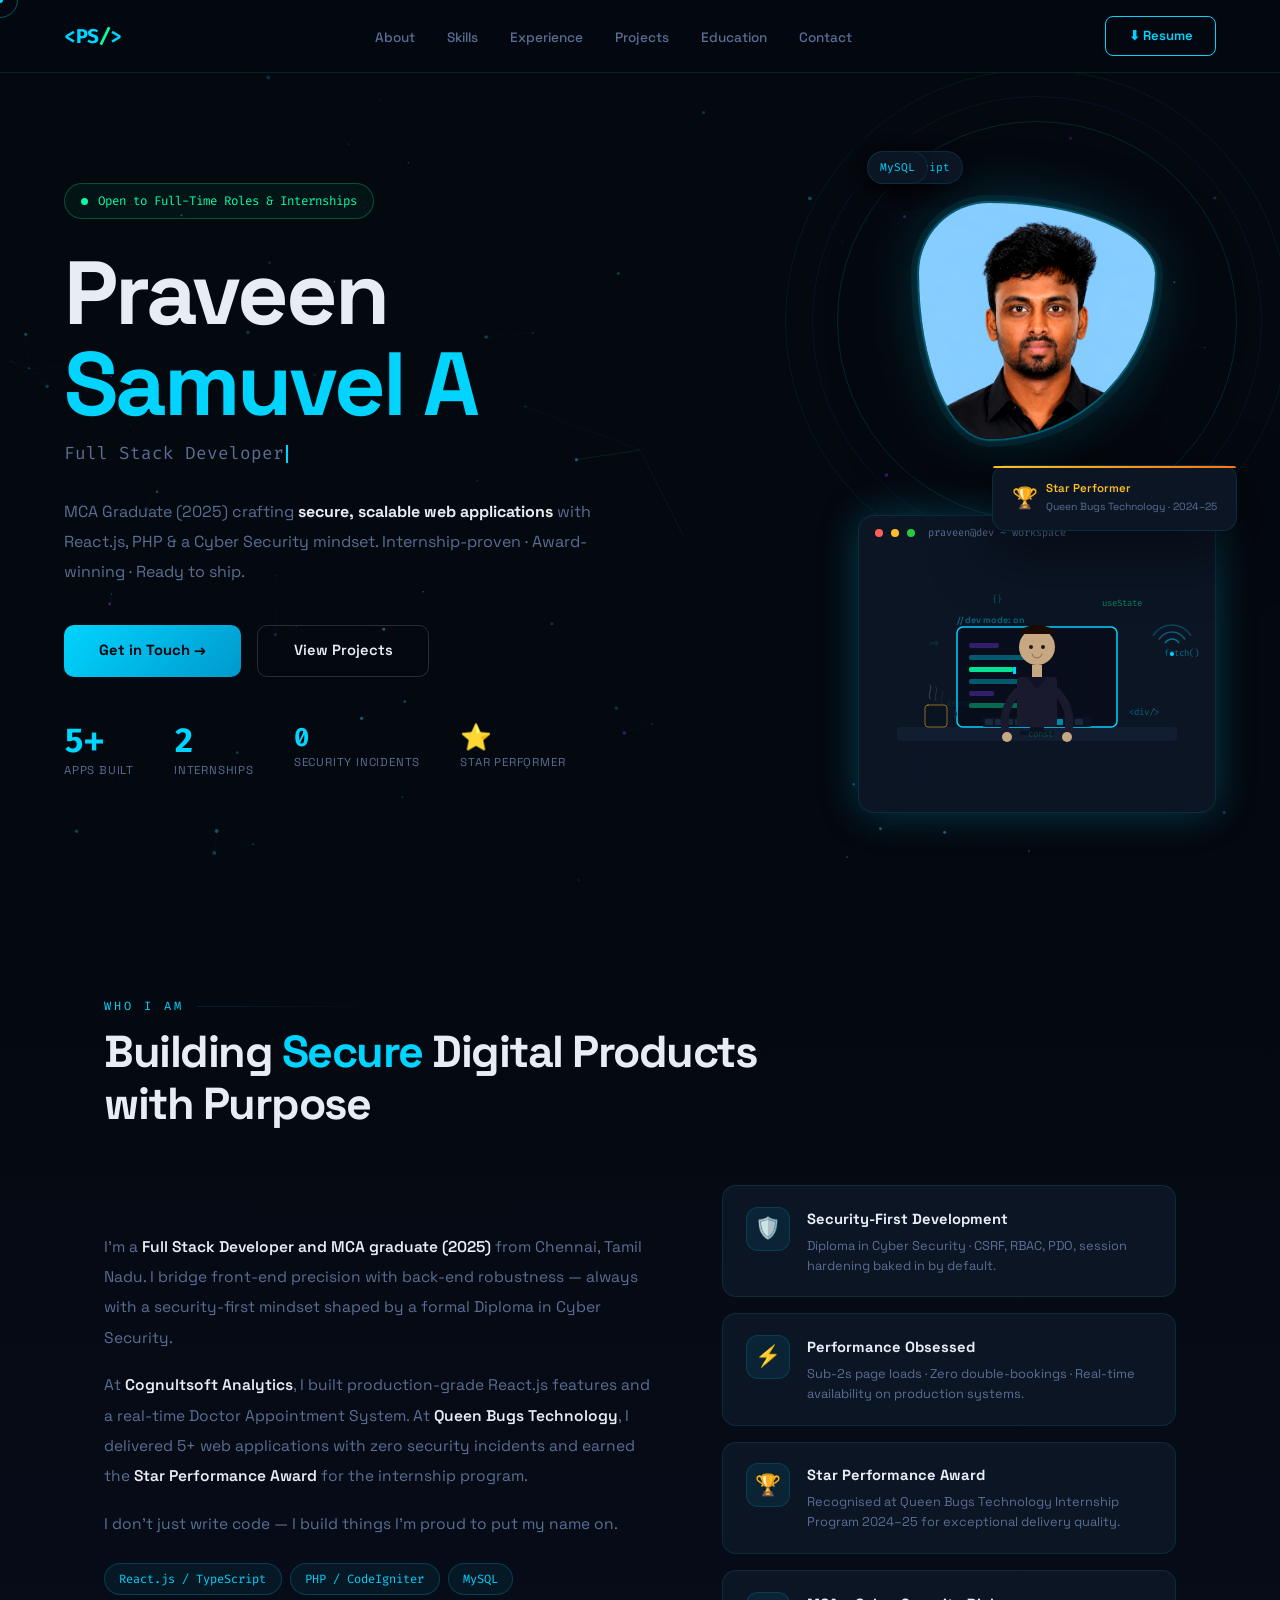
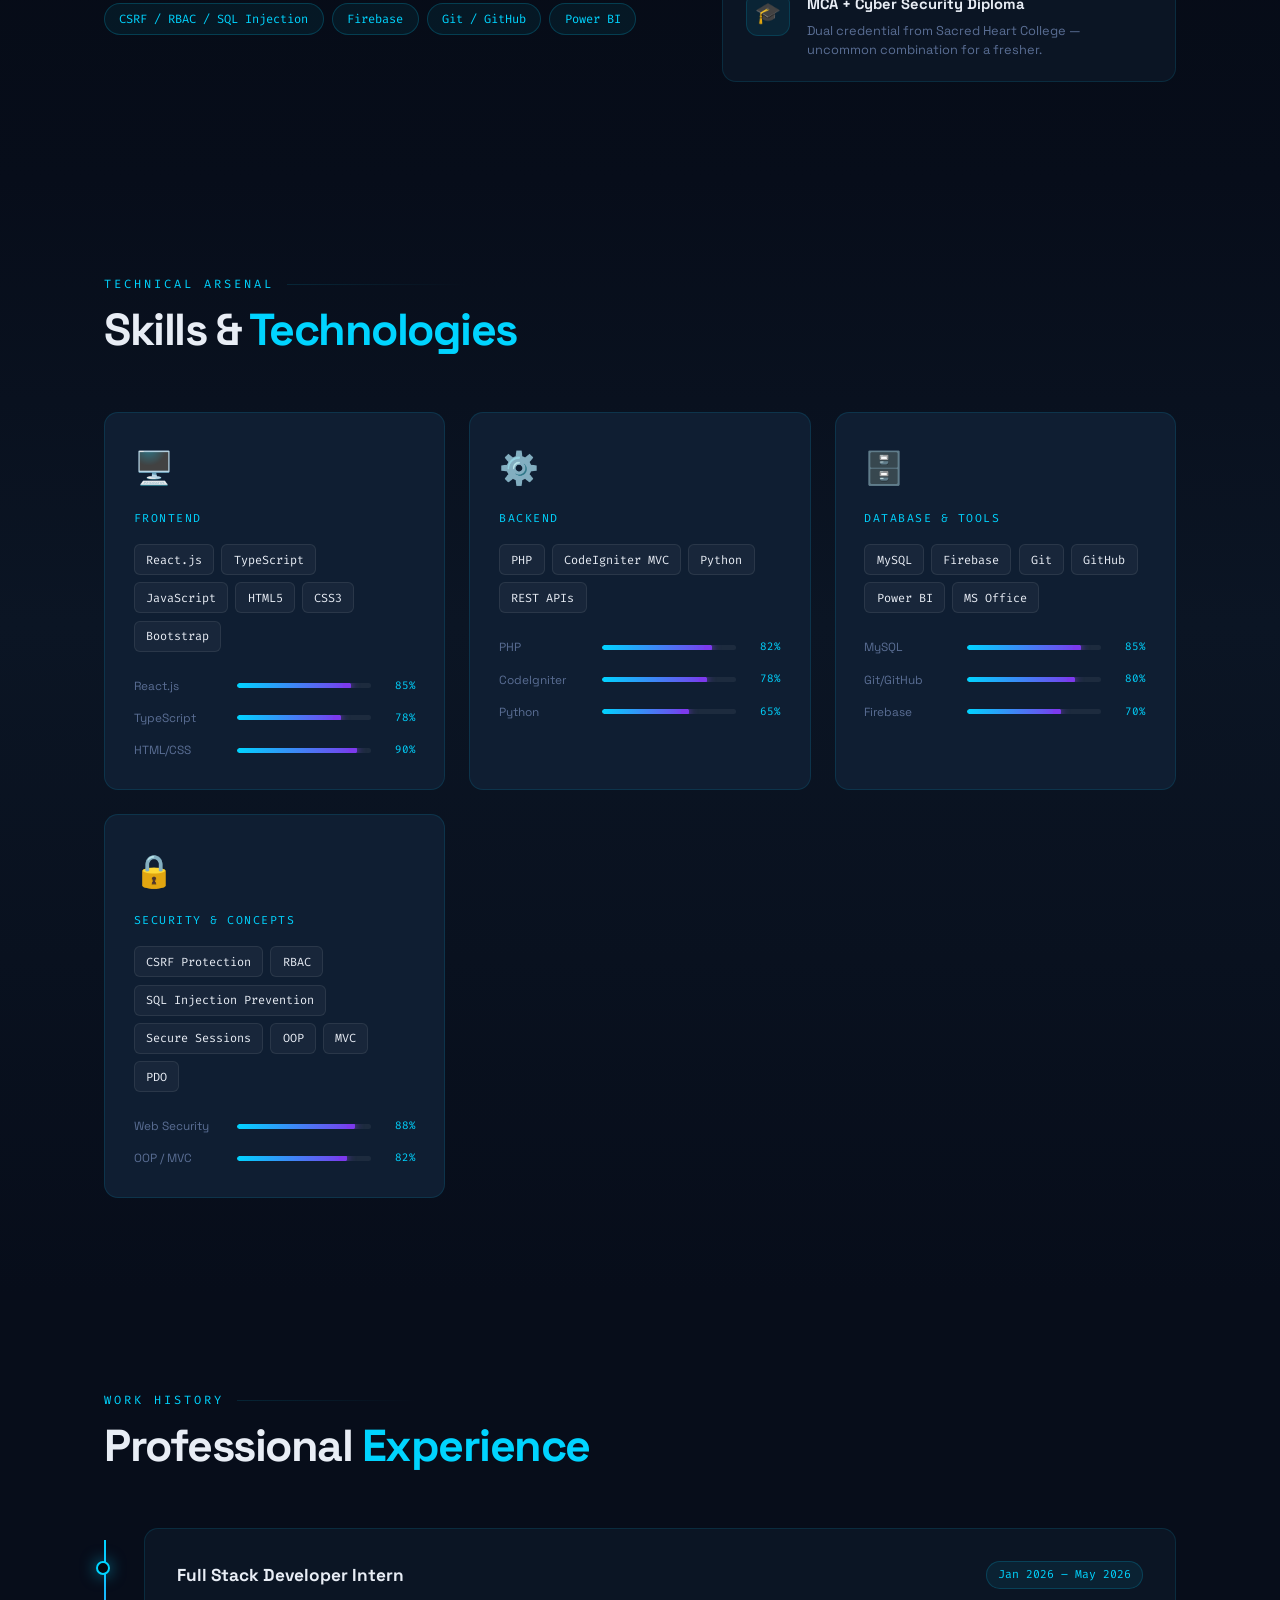
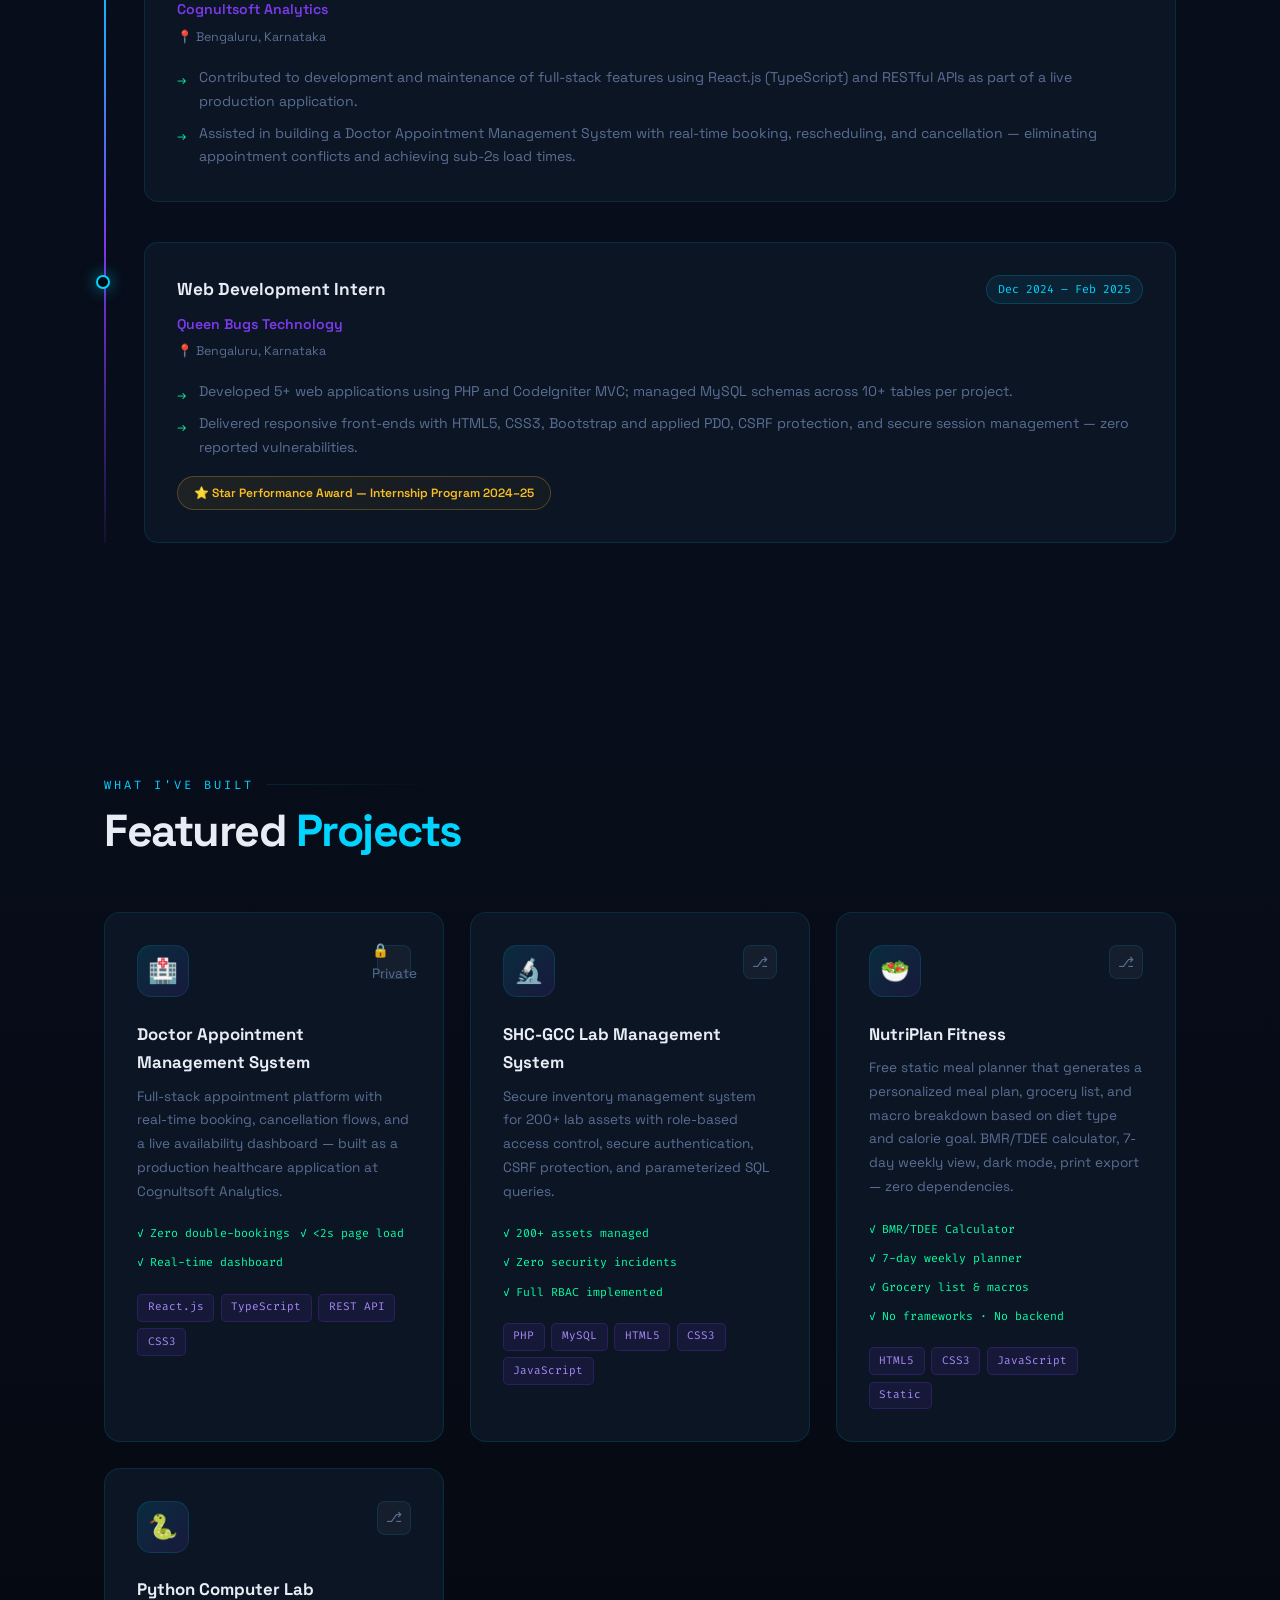
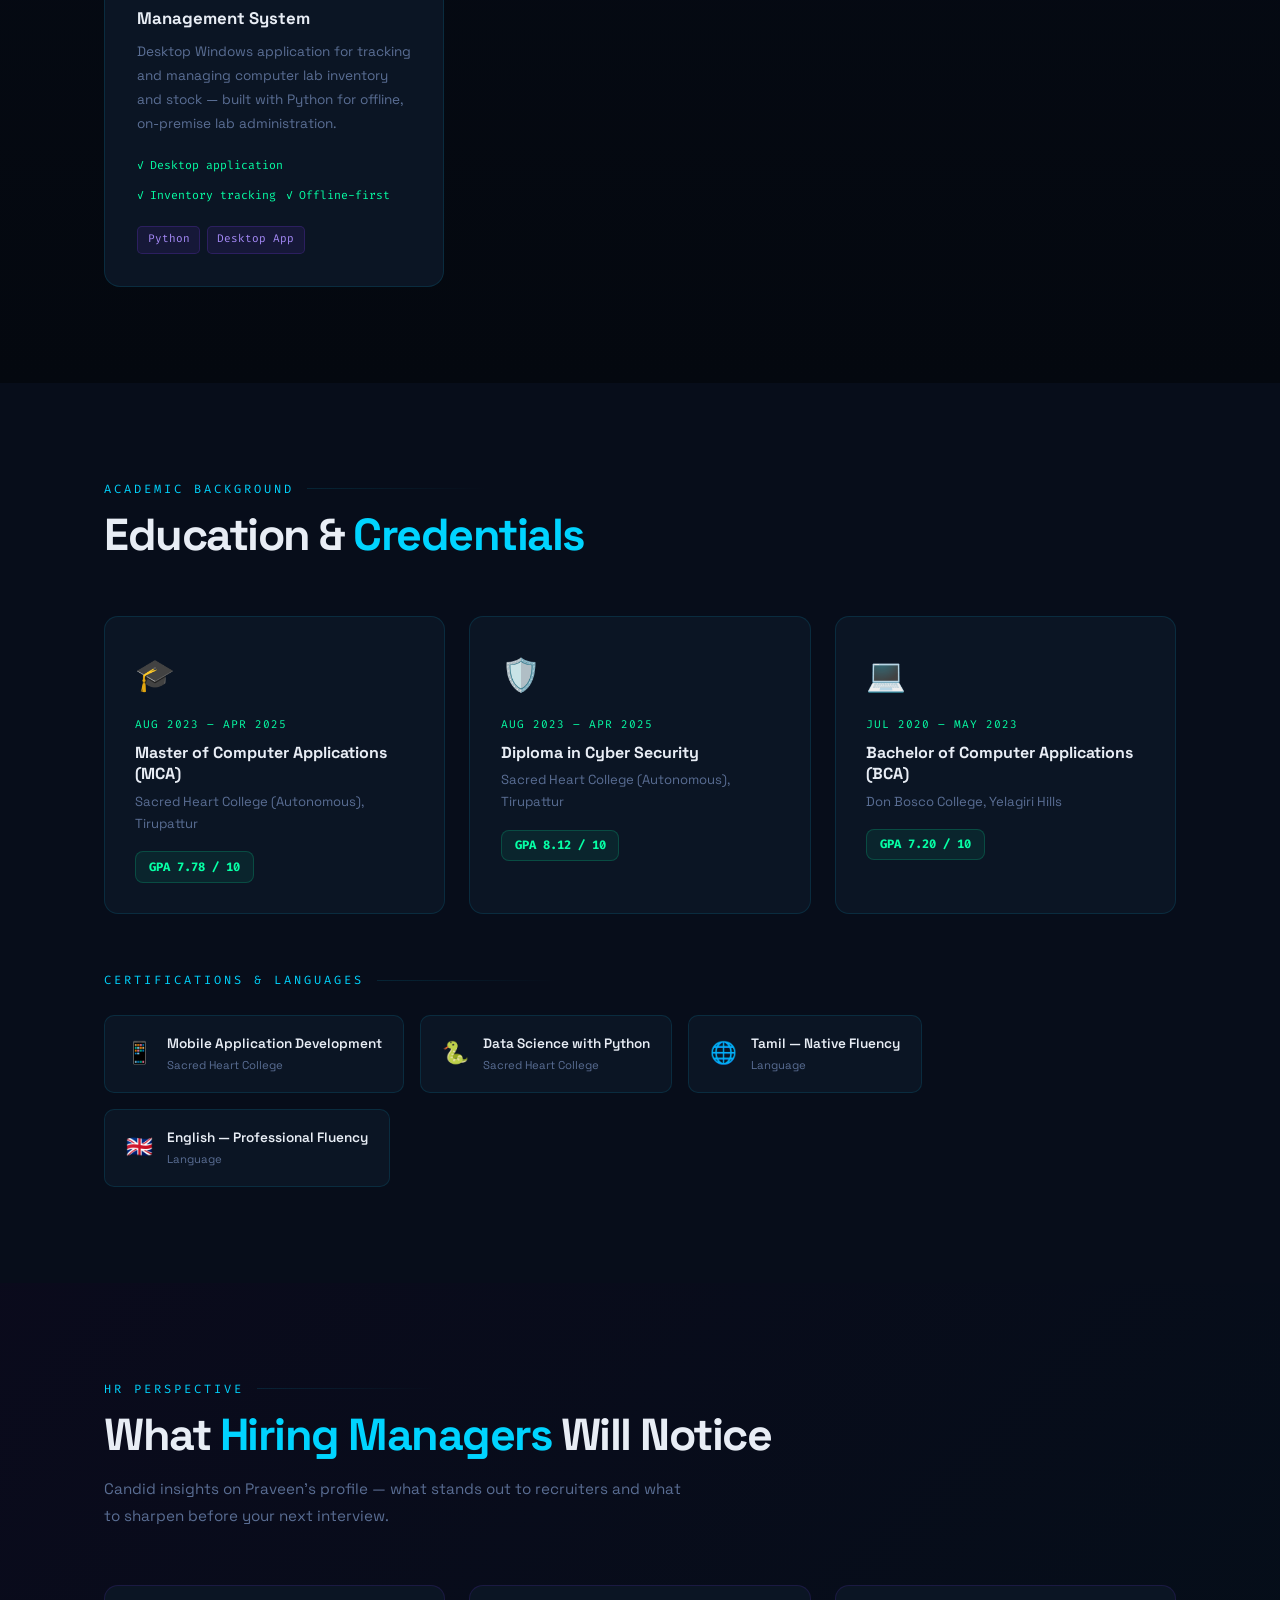
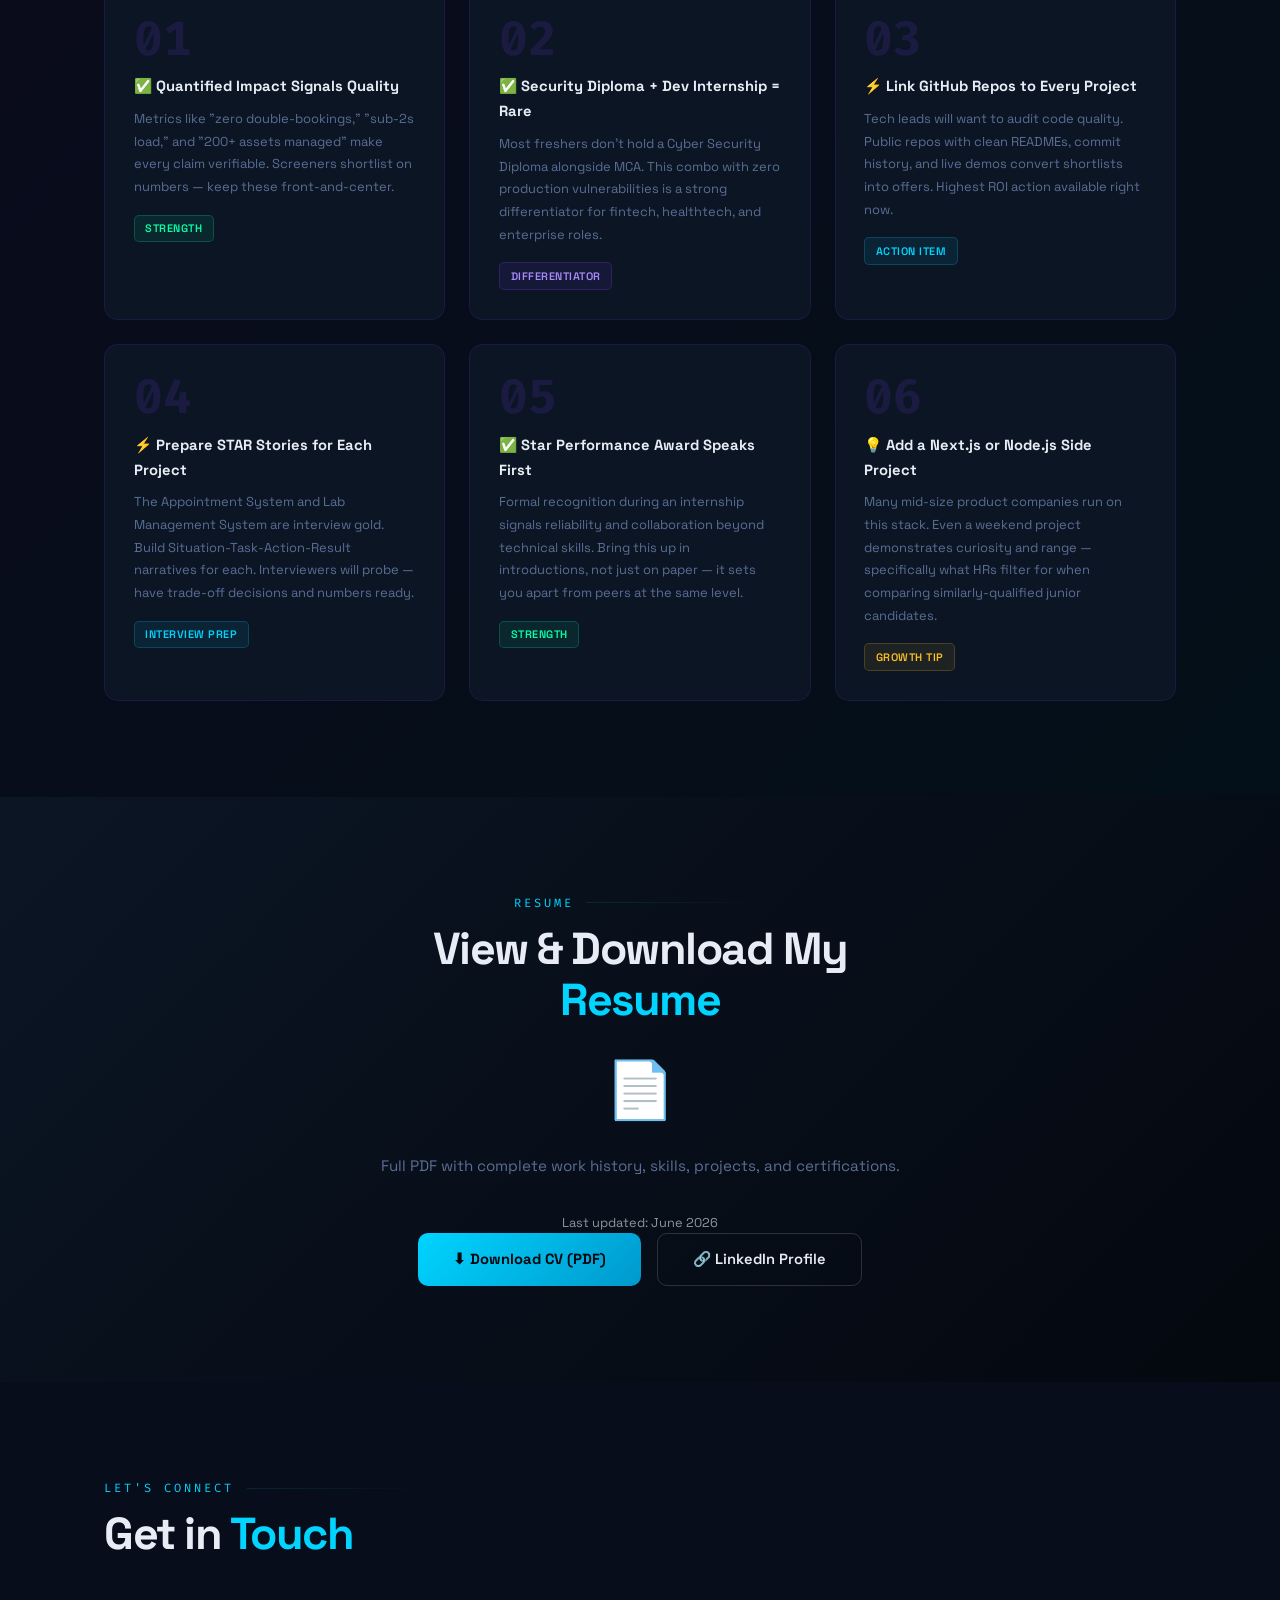
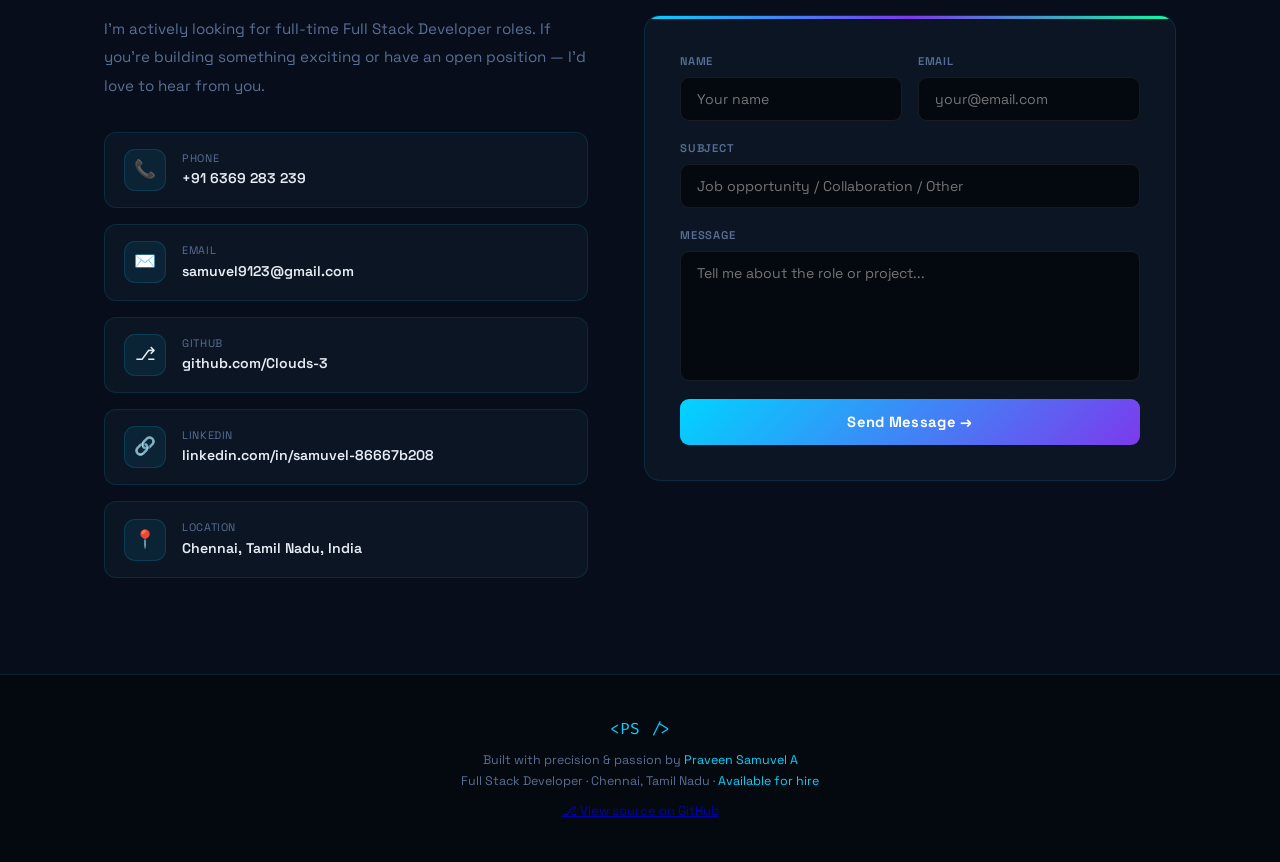
==== commit e27da00e: "Mobile View" ====
--- a/index.html
+++ b/index.html
@@ -21,6 +21,205 @@
 
   <!-- Stylesheet -->
   <link rel="stylesheet" href="css/style.css" />
+
+  <!-- ═══════════════════════════════════════
+       MOBILE RESPONSIVE OVERRIDES ONLY
+       Everything below is wrapped in max-width
+       media queries, so desktop (>1024px) is
+       completely untouched.
+  ═══════════════════════════════════════ -->
+  <style>
+    /* ---------- Tablet & below (≤1024px) ---------- */
+    @media (max-width: 1024px) {
+      .hero-stats {
+        flex-wrap: wrap !important;
+        gap: 1rem 1.5rem !important;
+      }
+      .about-grid,
+      .contact-grid {
+        grid-template-columns: 1fr !important;
+        gap: 2rem !important;
+      }
+      .skills-grid,
+      .projects-grid,
+      .edu-grid,
+      .tips-grid,
+      .cert-grid {
+        grid-template-columns: repeat(2, 1fr) !important;
+      }
+    }
+
+    /* ---------- Mobile (≤768px) ---------- */
+    @media (max-width: 768px) {
+
+      html, body {
+        overflow-x: hidden !important;
+        width: 100% !important;
+      }
+
+      .section-wrap {
+        padding-left: 1.25rem !important;
+        padding-right: 1.25rem !important;
+      }
+
+      /* Nav: hide desktop links, show hamburger */
+      nav {
+        padding: 0.9rem 1.25rem !important;
+      }
+      .nav-links,
+      .nav-cta {
+        display: none !important;
+      }
+      .hamburger {
+        display: flex !important;
+      }
+
+      /* Mobile menu fills viewport nicely */
+      .mobile-menu {
+        width: 78% !important;
+        max-width: 320px !important;
+      }
+
+      /* Hero: stack into a single column, photo first */
+      #hero {
+        flex-direction: column !important;
+        padding: 6.5rem 1.25rem 3rem !important;
+        text-align: center !important;
+        gap: 2.5rem !important;
+      }
+      .hero-right {
+        order: -1 !important;
+        width: 100% !important;
+      }
+      .hero-left {
+        width: 100% !important;
+      }
+      .hero-name {
+        font-size: clamp(2.2rem, 9vw, 3rem) !important;
+        line-height: 1.1 !important;
+      }
+      .hero-role {
+        font-size: 1.1rem !important;
+      }
+      .hero-desc {
+        font-size: 0.95rem !important;
+      }
+      .hero-btns {
+        flex-direction: column !important;
+        width: 100% !important;
+        gap: 0.75rem !important;
+      }
+      .hero-btns a {
+        width: 100% !important;
+        text-align: center !important;
+        justify-content: center !important;
+      }
+      .hero-stats {
+        justify-content: center !important;
+        width: 100% !important;
+      }
+      .photo-orbit {
+        transform: scale(0.78) !important;
+      }
+      .hero-floating-card {
+        position: static !important;
+        margin-top: 1rem !important;
+      }
+
+      /* Section titles smaller on mobile */
+      .section-title {
+        font-size: clamp(1.6rem, 6vw, 2rem) !important;
+        text-align: center !important;
+      }
+      .section-eyebrow {
+        justify-content: center !important;
+      }
+
+      /* Grids collapse to single column */
+      .about-grid,
+      .contact-grid,
+      .skills-grid,
+      .projects-grid,
+      .edu-grid,
+      .tips-grid,
+      .cert-grid {
+        grid-template-columns: 1fr !important;
+      }
+
+      .about-pills {
+        justify-content: center !important;
+      }
+
+      /* Forms: stack name/email fields */
+      .form-row {
+        grid-template-columns: 1fr !important;
+        gap: 1rem !important;
+      }
+
+      /* Resume section buttons stack */
+      .resume-btns {
+        flex-direction: column !important;
+        gap: 0.75rem !important;
+        width: 100% !important;
+      }
+      .resume-btns a {
+        width: 100% !important;
+        text-align: center !important;
+        justify-content: center !important;
+      }
+      .resume-preview-wrap iframe {
+        height: 480px !important;
+      }
+
+      /* Experience timeline header wraps cleanly */
+      .exp-header {
+        flex-direction: column !important;
+        align-items: flex-start !important;
+        gap: 0.4rem !important;
+      }
+
+      /* Contact rows */
+      .contact-row {
+        flex-wrap: wrap !important;
+      }
+
+      footer {
+        padding: 2rem 1.25rem !important;
+        text-align: center !important;
+      }
+    }
+
+    /* ---------- Small mobile (≤480px) ---------- */
+    @media (max-width: 480px) {
+      .hero-stats {
+        grid-template-columns: repeat(2, 1fr) !important;
+        display: grid !important;
+        width: 100% !important;
+      }
+      .stat {
+        text-align: center !important;
+      }
+      .photo-orbit {
+        transform: scale(0.65) !important;
+      }
+      .tech-badge {
+        font-size: 0.65rem !important;
+        padding: 0.2rem 0.5rem !important;
+      }
+      .skill-tags,
+      .proj-stack,
+      .about-pills {
+        gap: 0.4rem !important;
+      }
+      .resume-preview-wrap iframe {
+        height: 380px !important;
+      }
+      .btn-primary, .btn-secondary, .btn-submit {
+        font-size: 0.9rem !important;
+        padding: 0.8rem 1.25rem !important;
+      }
+    }
+  </style>
 </head>
 <body>
 
